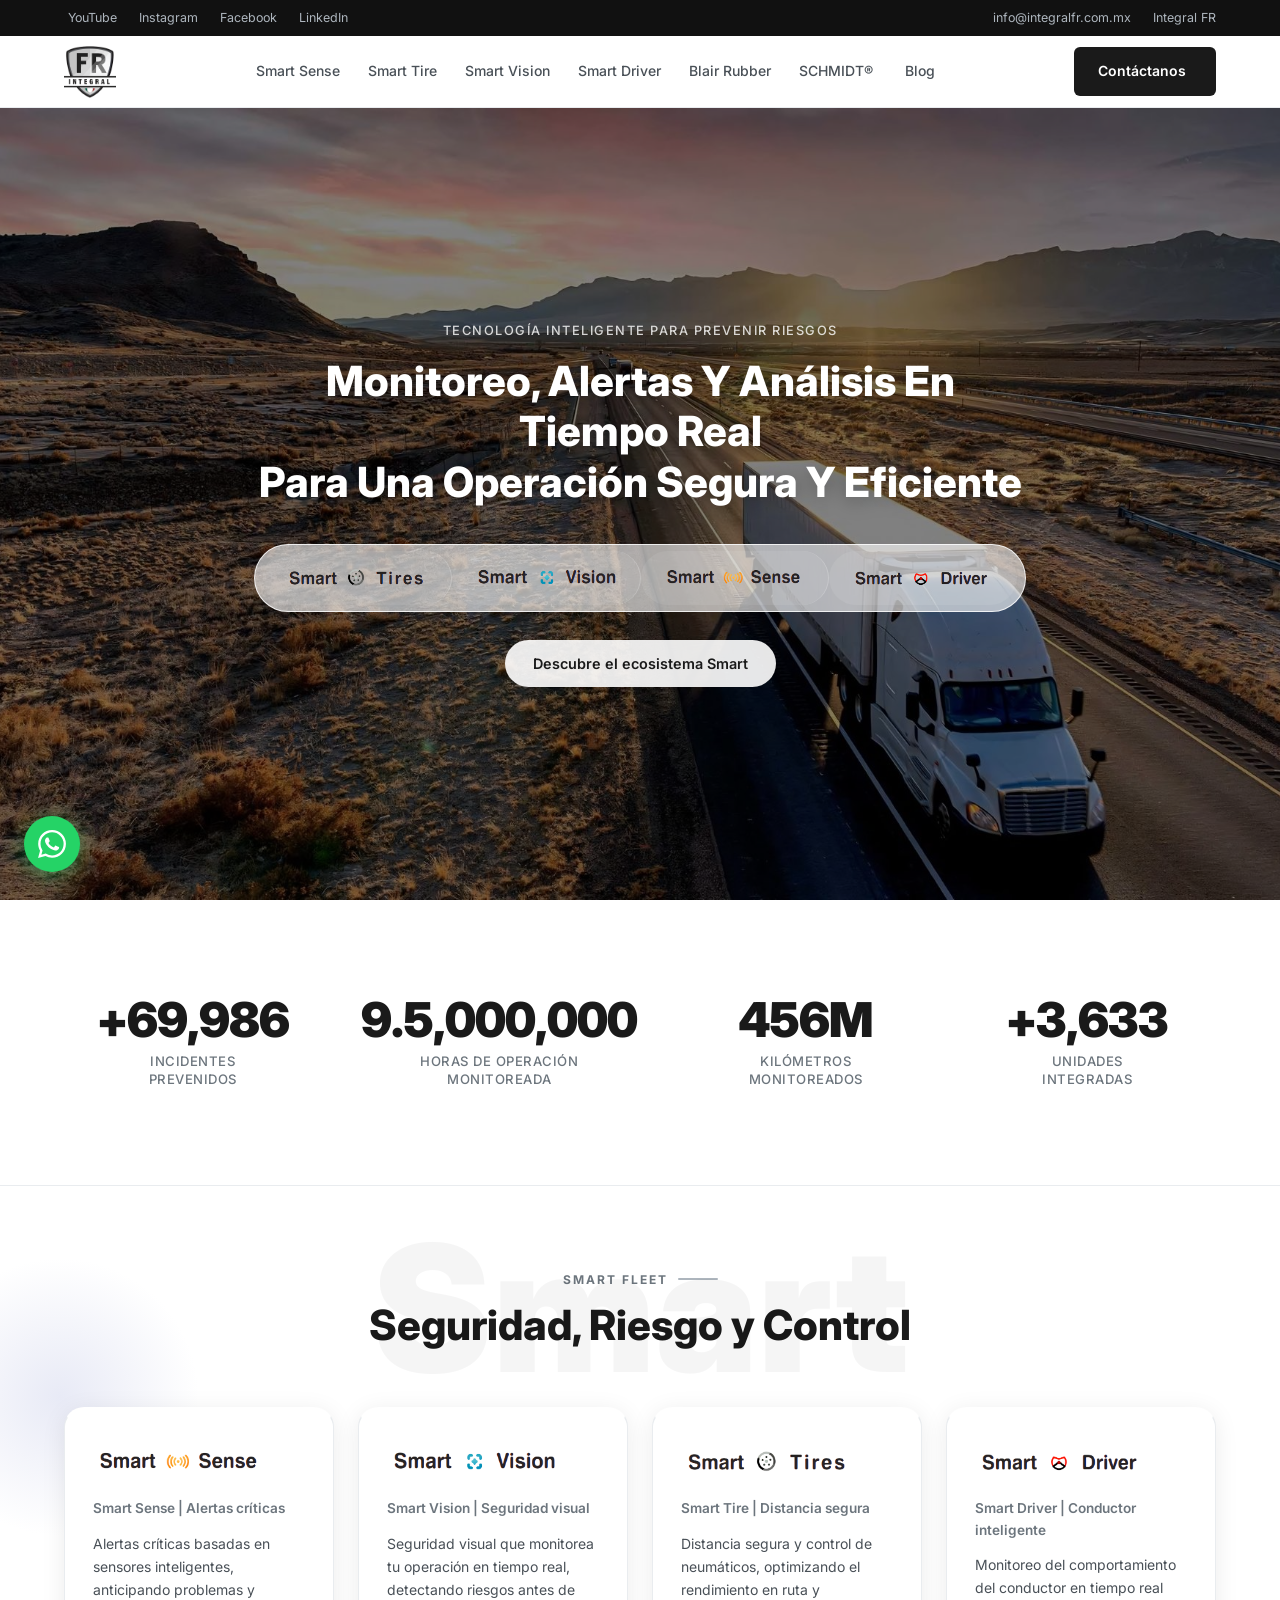
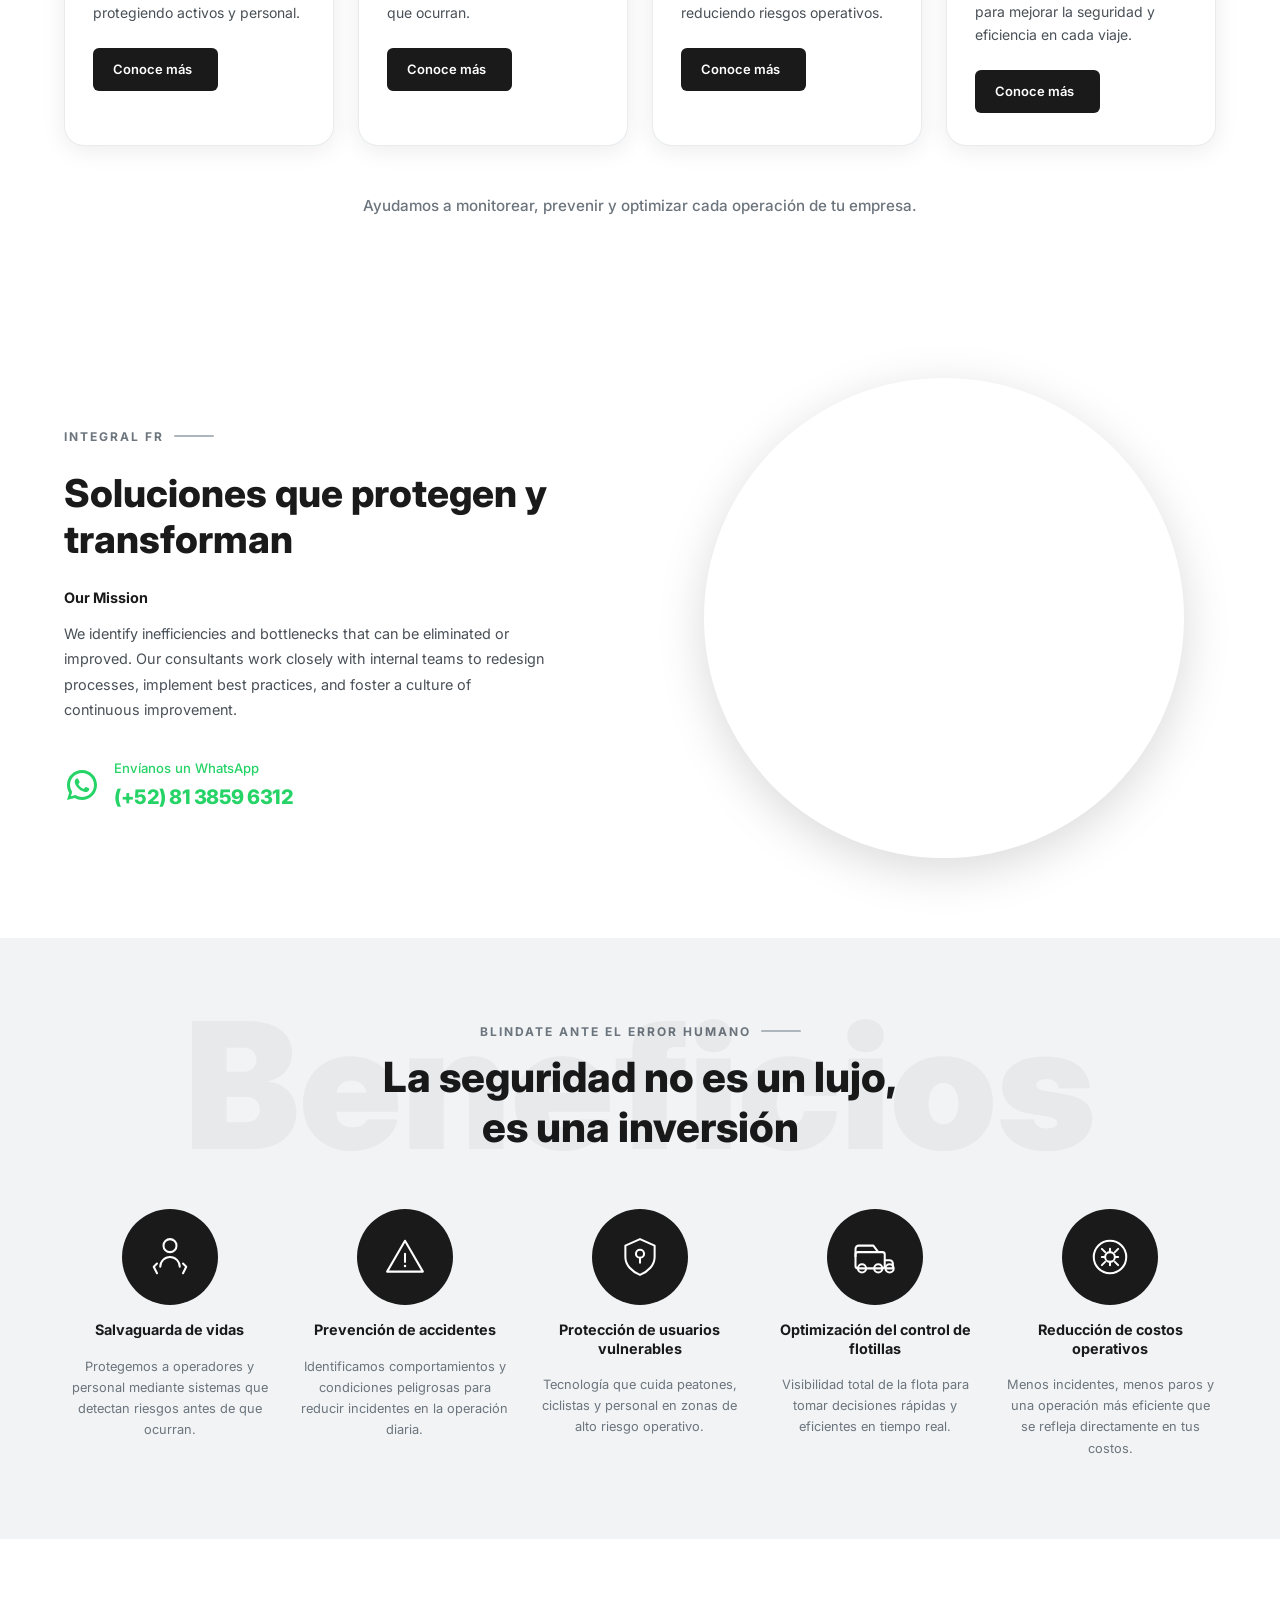
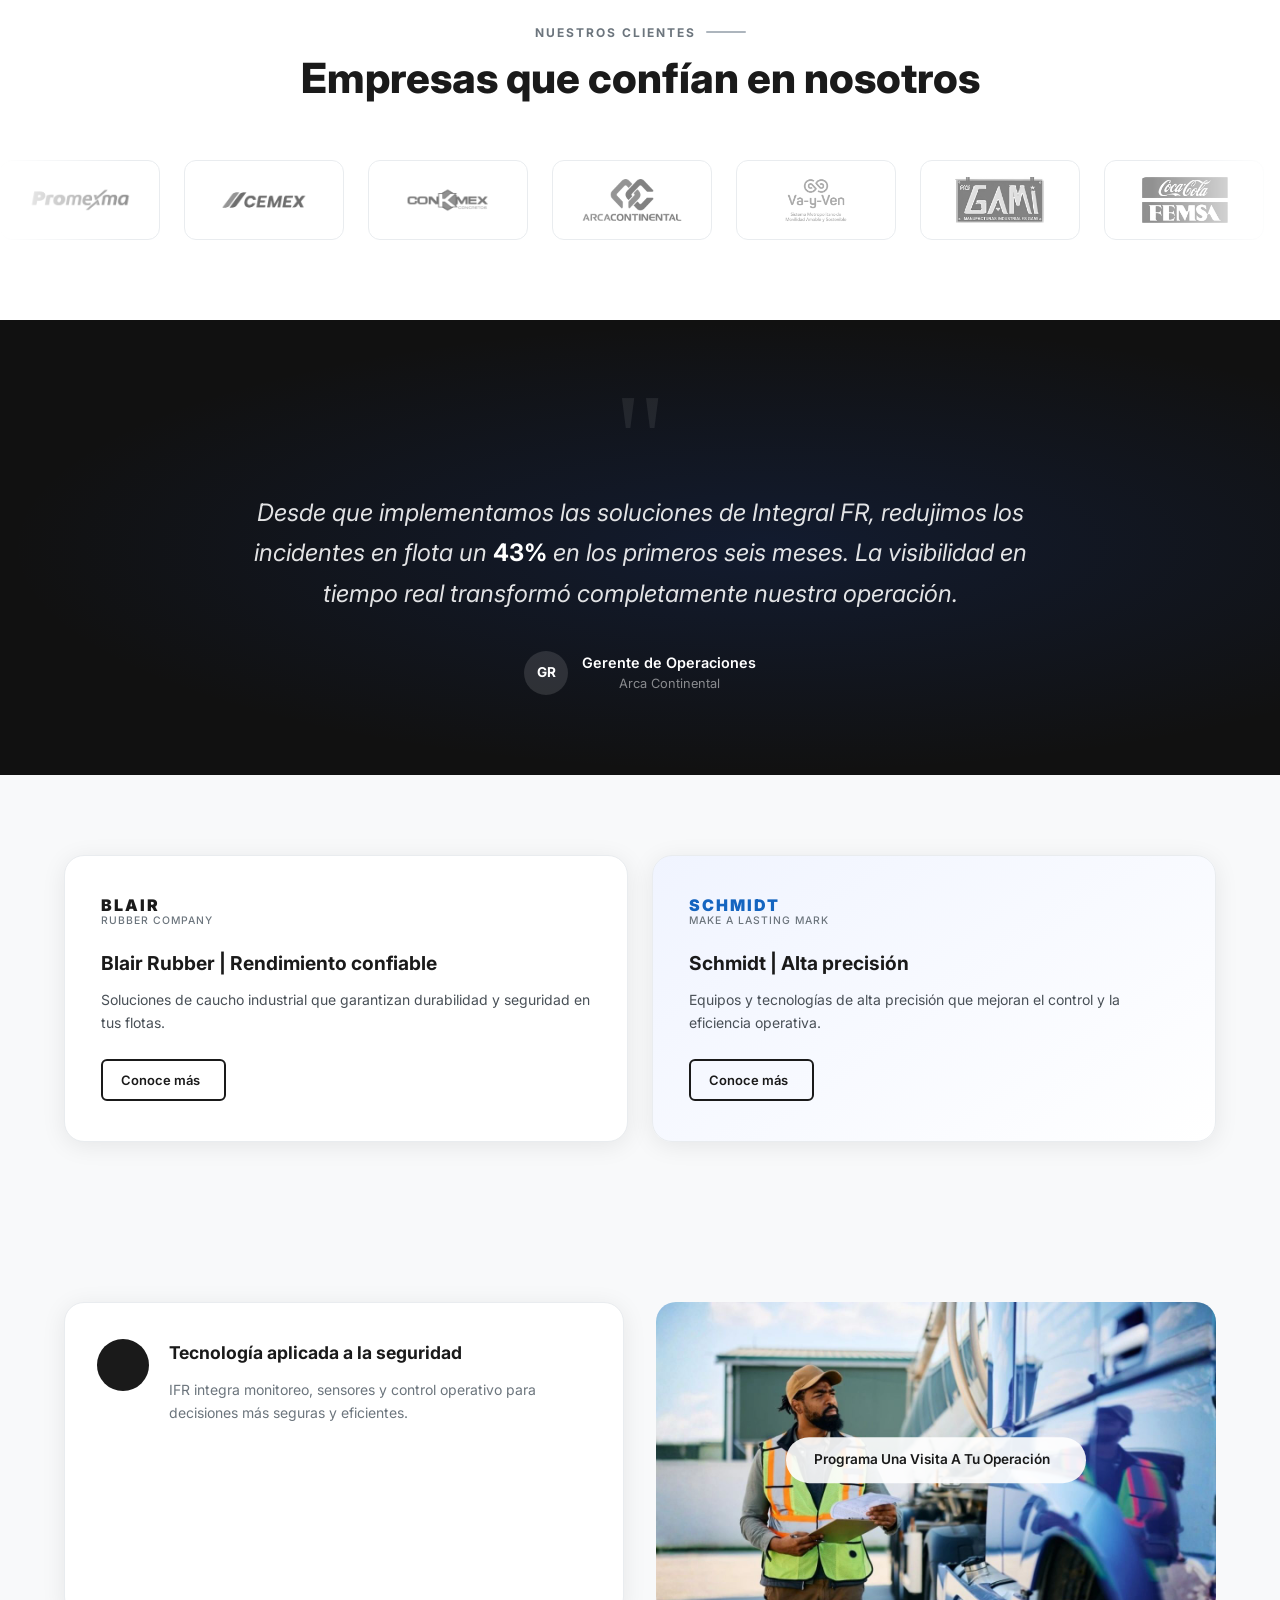
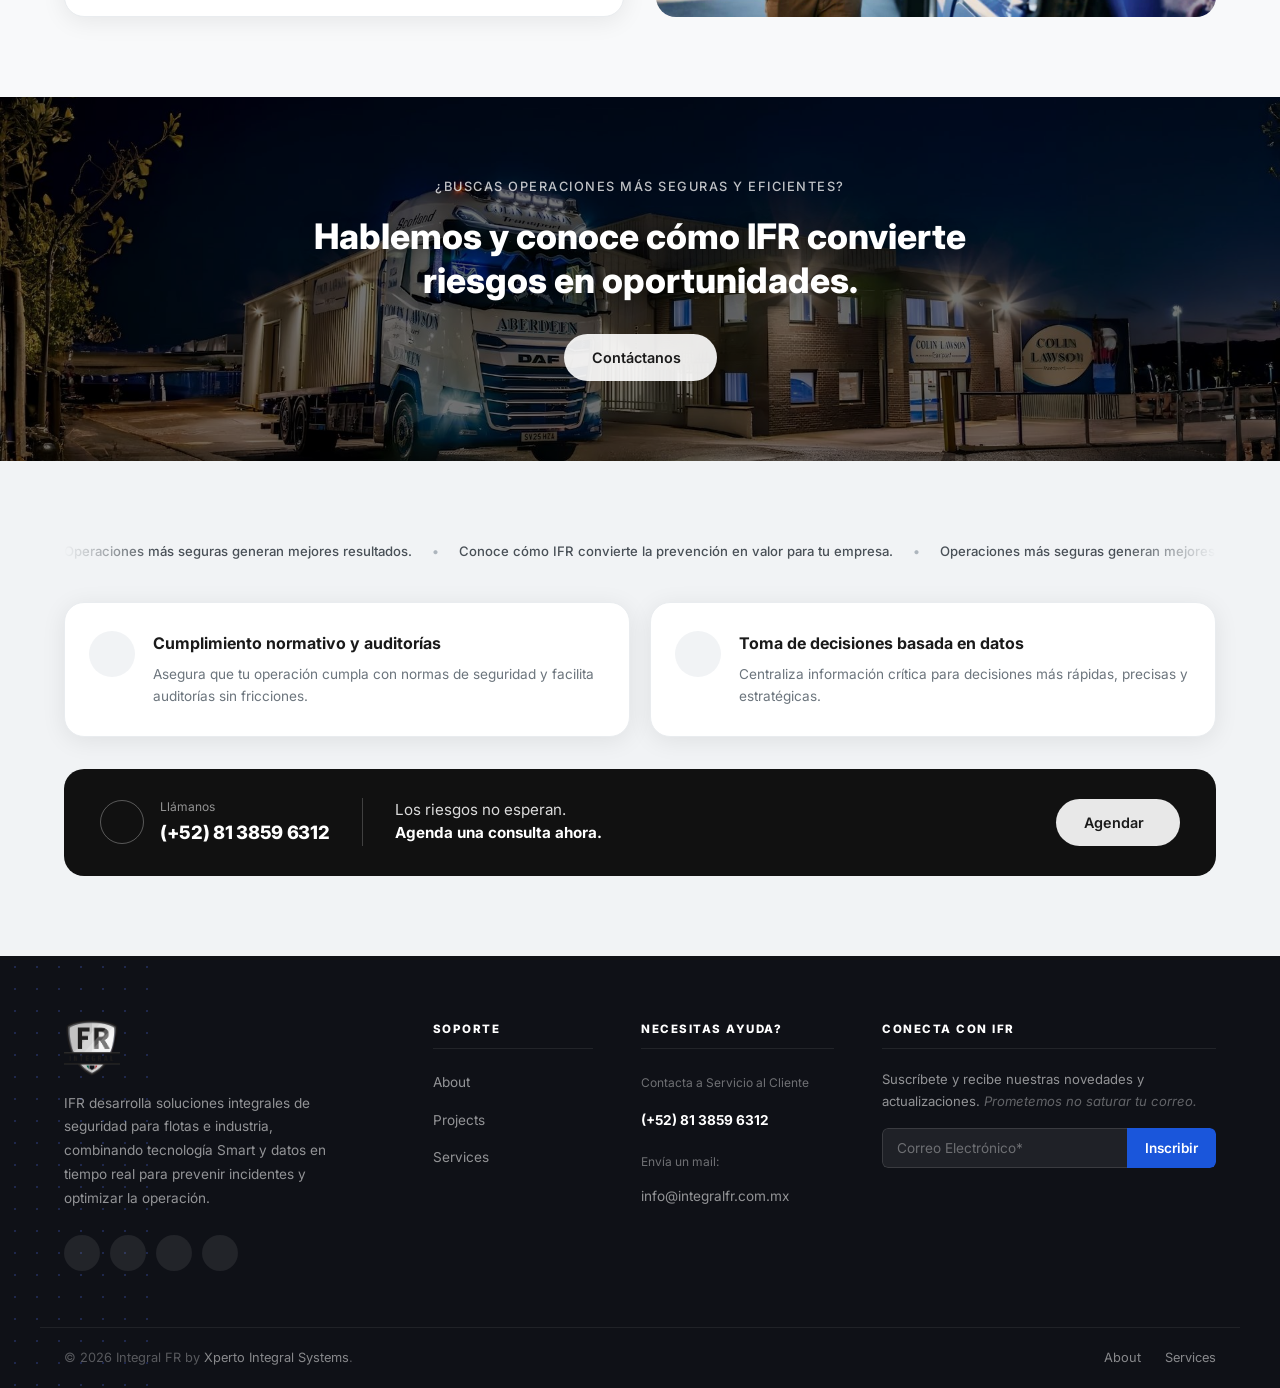
==== index.html @ 91e08eda "Add contacto.html as standalone page with map - New contacto.html: top-bar + navbar + page-hero bann" ====
<!DOCTYPE html>
<html lang="es">
<head>
  <meta charset="UTF-8" />
  <meta name="viewport" content="width=device-width, initial-scale=1.0" />
  <title>Integral FR – Tecnología inteligente para prevenir riesgos</title>
  <link rel="stylesheet" href="css/styles.css" />
  <!-- Remixicon para íconos -->
  <link href="https://cdn.jsdelivr.net/npm/remixicon@4.2.0/fonts/remixicon.css" rel="stylesheet" />
  <!-- Google Fonts -->
  <link href="https://fonts.googleapis.com/css2?family=Inter:wght@300;400;500;600;700;800&display=swap" rel="stylesheet" />
</head>
<body>
  <div class="scroll-progress" id="scrollProgress"></div>

  <!-- ═══════════════════════════════════════════
       TOP BAR – redes sociales + contacto
  ════════════════════════════════════════════ -->
  <div class="top-bar">
    <div class="container top-bar__inner">
      <!-- Redes sociales -->
      <ul class="top-bar__social">
        <li><a href="https://www.youtube.com/@IntegralFR" aria-label="YouTube"><i class="ri-youtube-line"></i> YouTube</a></li>
        <li><a href="https://www.instagram.com/integral_fr/" aria-label="Instagram"><i class="ri-instagram-line"></i> Instagram</a></li>
        <li><a href="https://www.facebook.com/integralfr" aria-label="Facebook"><i class="ri-facebook-line"></i> Facebook</a></li>
        <li><a href="https://www.linkedin.com/company/integralfr" aria-label="LinkedIn"><i class="ri-linkedin-line"></i> LinkedIn</a></li>
      </ul>
      <!-- Contacto rápido -->
      <ul class="top-bar__contact">
        <li><a href="mailto:info@integralfr.com.mx"><i class="ri-mail-line"></i> info@integralfr.com.mx</a></li>
        <li><a href="https://maps.app.goo.gl/M8BJkNw66PcH4YcN9"><i class="ri-map-pin-line"></i> Integral FR</a></li>
      </ul>
    </div>
  </div>

  <!-- ═══════════════════════════════════════════
       NAVBAR PRINCIPAL
  ════════════════════════════════════════════ -->
  <header class="navbar" id="navbar">
    <div class="container navbar__inner">

      <!-- Logo -->
      <a href="index.html" class="navbar__logo">
        <!-- Reemplaza con tu imagen: <img src="img/logo.png" alt="Integral FR" /> -->
        <img src="./IFR/logo.png" alt="Integral FR" />
      </a>

      <!-- Menú principal (desktop) -->
      <nav class="navbar__menu" id="navMenu" role="navigation" aria-label="Menú principal">
        <ul class="navbar__links">
          <li><a href="#smart-sense">Smart Sense</a></li>
          <li><a href="#smart-tire">Smart Tire</a></li>
          <li><a href="#smart-vision">Smart Vision</a></li>
          <li><a href="#smart-driver">Smart Driver</a></li>
          <li><a href="#blair-rubber">Blair Rubber</a></li>
          <!-- Dropdown Schmidt -->
          <li class="has-dropdown">
            <a href="#schmidt" class="dropdown-toggle">
              SCHMIDT® <i class="ri-arrow-down-s-line"></i>
            </a>
            <ul class="dropdown-menu">
              <li><a href="#">Schmidt Productos</a></li>
              <li><a href="#">Schmidt Servicios</a></li>
            </ul>
          </li>
          <li><a href="#blog">Blog</a></li>
        </ul>
      </nav>

      <!-- CTA + hamburguesa -->
      <div class="navbar__actions">
        <a href="contacto.html" class="btn btn--dark">Contáctanos <i class="ri-arrow-right-up-line"></i></a>
        <button class="hamburger" id="hamburger" aria-label="Abrir menú" aria-expanded="false">
          <span></span><span></span><span></span>
        </button>
      </div>

    </div>
  </header>

  <!-- ═══════════════════════════════════════════
       HERO – Estático
  ════════════════════════════════════════════ -->
  <section class="hero" id="hero" style="background-image: url('./IFR/hero.jpg');">
    <div class="hero__overlay"></div>

    <div class="hero__content">
      <p class="hero__eyebrow">Tecnología inteligente para prevenir riesgos</p>
      <h1 class="hero__title">
        Monitoreo, Alertas Y Análisis En Tiempo Real<br>
        Para Una Operación Segura Y Eficiente
      </h1>

      <!-- Logos PNG que tú agregas en img/ -->
      <div class="hero__products">
        <a href="#smart-tire" class="hero__product-link">
        <img src="./IFR/smart-tires.png" alt="Smart Tires" />
        </a>
        <a href="#smart-vision" class="hero__product-link">
          <img src="./IFR/smart-vision.png" alt="Smart Vision" />
        </a>
        <a href="#smart-sense" class="hero__product-link">
          <img src="./IFR/smart-sense.png" alt="Smart Sense" />
        </a>
        <a href="#smart-driver" class="hero__product-link">
          <img src="./IFR/smart-driver.png" alt="Smart Driver" />
        </a>
      </div>

      <a href="#smart-fleet" class="btn btn--hero-cta">
        Descubre el ecosistema Smart
      </a>
    </div>
  </section>

  <!-- ═══════════════════════════════════════════
       ESTADÍSTICAS – Contadores animados
  ════════════════════════════════════════════ -->
  <section class="stats" id="stats">
    <div class="container stats__grid">

      <div class="stat-item">
        <span class="stat-item__number" data-target="70560" data-prefix="+" data-suffix="">0</span>
        <span class="stat-item__label">Incidentes Prevenidos</span>
      </div>

      <div class="stat-item">
        <span class="stat-item__number" data-target="9700000" data-prefix="" data-suffix="">0</span>
        <span class="stat-item__label">horas de operación monitoreada</span>
      </div>

      <div class="stat-item">
        <span class="stat-item__number" data-target="480" data-prefix="" data-suffix="M">0</span>
        <span class="stat-item__label">Kilómetros Monitoreados</span>
      </div>

      <div class="stat-item">
        <span class="stat-item__number" data-target="4000" data-prefix="+" data-suffix="">0</span>
        <span class="stat-item__label">Unidades Integradas</span>
      </div>

    </div>
  </section>

  <!-- ═══════════════════════════════════════════
       SECCIÓN SMART FLEET – Seguridad, Riesgo y Control
  ════════════════════════════════════════════ -->
  <section class="smart-fleet section" id="smart-fleet">
    <div class="container">

      <!-- Encabezado -->
      <div class="section__header text-center">
        <span class="section__label">SMART FLEET <span class="label-line"></span></span>
        <h2 class="section__title">Seguridad, Riesgo y Control</h2>
        <div class="section__watermark" aria-hidden="true">Smart</div>
      </div>

      <!-- Cards de productos Smart -->
      <div class="products-grid" id="smart-sense">

        <!-- Smart Sense -->
        <div class="product-card reveal">
          <div class="product-card__brand-img">
            <img src="./IFR/smart-sense.png" alt="Smart Sense" />
          </div>
          <p class="product-card__subtitle">Smart Sense | Alertas críticas</p>
          <p class="product-card__desc">Alertas críticas basadas en sensores inteligentes, anticipando problemas y protegiendo activos y personal.</p>
          <a href="#" class="btn btn--dark btn--sm">Conoce más <i class="ri-arrow-right-up-line"></i></a>
        </div>

        <!-- Smart Vision -->
        <div class="product-card reveal" id="smart-vision">
          <div class="product-card__brand-img">
            <img src="./IFR/smart-vision.png" alt="Smart Vision" />
          </div>
          <p class="product-card__subtitle">Smart Vision | Seguridad visual</p>
          <p class="product-card__desc">Seguridad visual que monitorea tu operación en tiempo real, detectando riesgos antes de que ocurran.</p>
          <a href="#" class="btn btn--dark btn--sm">Conoce más <i class="ri-arrow-right-up-line"></i></a>
        </div>

        <!-- Smart Tires -->
        <div class="product-card reveal" id="smart-tire">
          <div class="product-card__brand-img">
            <img src="./IFR/smart-tires.png" alt="Smart Tires" />
          </div>
          <p class="product-card__subtitle">Smart Tire | Distancia segura</p>
          <p class="product-card__desc">Distancia segura y control de neumáticos, optimizando el rendimiento en ruta y reduciendo riesgos operativos.</p>
          <a href="#" class="btn btn--dark btn--sm">Conoce más <i class="ri-arrow-right-up-line"></i></a>
        </div>

        <!-- Smart Driver -->
        <div class="product-card reveal" id="smart-driver">
          <div class="product-card__brand-img">
            <img src="./IFR/smart-driver.png" alt="Smart Driver" />
          </div>
          <p class="product-card__subtitle">Smart Driver | Conductor inteligente</p>
          <p class="product-card__desc">Monitoreo del comportamiento del conductor en tiempo real para mejorar la seguridad y eficiencia en cada viaje.</p>
          <a href="#" class="btn btn--dark btn--sm">Conoce más <i class="ri-arrow-right-up-line"></i></a>
        </div>

      </div>

      <p class="smart-fleet__tagline">Ayudamos a monitorear, prevenir y optimizar cada operación de tu empresa.</p>
    </div>

    <!-- Círculo decorativo -->
    <div class="deco-circle deco-circle--left" aria-hidden="true"></div>
  </section>

  <!-- ═══════════════════════════════════════════
       MISIÓN – Texto + Video circular
  ════════════════════════════════════════════ -->
  <section class="mision section" id="mision">
    <div class="container mision__inner">

      <!-- Columna izquierda: texto -->
      <div class="mision__text">
        <span class="section__label">INTEGRAL FR <span class="label-line"></span></span>
        <h2 class="mision__title">Soluciones que protegen y transforman</h2>
        <p class="mision__subtitle">Our Mission</p>
        <p class="mision__desc">We identify inefficiencies and bottlenecks that can be eliminated or improved. Our consultants work closely with internal teams to redesign processes, implement best practices, and foster a culture of continuous improvement.</p>

        <a href="https://wa.me/528138596312" target="_blank" rel="noopener" class="mision__whatsapp">
          <span class="mision__whatsapp-icon">
            <!-- Ícono WhatsApp SVG inline -->
            <svg xmlns="http://www.w3.org/2000/svg" viewBox="0 0 24 24" width="36" height="36" fill="#25D366">
              <path d="M12.001 2C6.477 2 2 6.477 2 12c0 1.89.525 3.66 1.438 5.168L2.026 22l4.978-1.386A9.948 9.948 0 0 0 12 22c5.523 0 10-4.477 10-10S17.524 2 12.001 2zm0 18a7.96 7.96 0 0 1-4.07-1.115l-.292-.173-3.044.847.862-2.981-.19-.306A7.961 7.961 0 0 1 4 12c0-4.411 3.589-8 8.001-8C16.41 4 20 7.589 20 12s-3.59 8-7.999 8zm4.368-5.867c-.24-.12-1.42-.7-1.64-.78-.218-.08-.377-.12-.536.12-.158.24-.615.78-.753.94-.139.158-.278.178-.517.06-.24-.12-1.012-.373-1.928-1.19-.712-.634-1.194-1.418-1.334-1.658-.14-.24-.015-.37.105-.49.108-.107.24-.278.36-.417.12-.14.16-.24.24-.4.08-.158.04-.298-.02-.417-.06-.12-.536-1.292-.734-1.77-.194-.464-.39-.402-.536-.41l-.457-.007c-.159 0-.417.06-.635.298-.218.24-.833.813-.833 1.983 0 1.17.852 2.3.971 2.458.12.159 1.677 2.56 4.065 3.59.568.245 1.012.39 1.357.5.57.18 1.09.155 1.5.094.457-.068 1.42-.58 1.62-1.14.2-.56.2-1.04.14-1.14-.059-.1-.218-.158-.457-.278z"/>
            </svg>
          </span>
          <span class="mision__whatsapp-info">
            <span class="mision__whatsapp-label">Envíanos un WhatsApp</span>
            <span class="mision__whatsapp-number">(+52) 81 3859 6312</span>
          </span>
        </a>
      </div>

      <!-- Columna derecha: video circular -->
      <div class="mision__media">
        <div class="mision__video-circle">
          <video autoplay muted loop playsinline>
            <source src="./IFR/Inicio IFR - Integral FR.mp4" type="video/mp4" />
            <!-- Fallback: imagen si el video no carga -->
            <img src="./IFR/mision-fallback.jpg" alt="Integral FR – Misión" />
          </video>
        </div>
      </div>

    </div>
  </section>

  <!-- ═══════════════════════════════════════════
       BENEFICIOS
  ════════════════════════════════════════════ -->
  <section class="beneficios section" id="beneficios">
    <div class="container">

      <div class="section__header text-center">
        <span class="section__label">BLINDATE ANTE EL ERROR HUMANO <span class="label-line"></span></span>
        <h2 class="section__title">La seguridad no es un lujo,<br>es una inversión</h2>
        <div class="section__watermark" aria-hidden="true">Beneficios</div>
      </div>

      <div class="beneficios__grid">

        <div class="beneficio-item reveal">
          <div class="beneficio-item__icon">
            <svg viewBox="0 0 64 64" fill="none" xmlns="http://www.w3.org/2000/svg">
              <circle cx="32" cy="18" r="8" stroke="white" stroke-width="2.5"/>
              <path d="M20 44c0-6.627 5.373-12 12-12s12 5.373 12 12" stroke="white" stroke-width="2.5" stroke-linecap="round"/>
              <path d="M16 52l-4-8 4-4" stroke="white" stroke-width="2.5" stroke-linecap="round" stroke-linejoin="round"/>
              <path d="M48 52l4-8-4-4" stroke="white" stroke-width="2.5" stroke-linecap="round" stroke-linejoin="round"/>
            </svg>
          </div>
          <h4 class="beneficio-item__title">Salvaguarda de vidas</h4>
          <p class="beneficio-item__desc">Protegemos a operadores y personal mediante sistemas que detectan riesgos antes de que ocurran.</p>
        </div>

        <div class="beneficio-item reveal">
          <div class="beneficio-item__icon">
            <svg viewBox="0 0 64 64" fill="none" xmlns="http://www.w3.org/2000/svg">
              <path d="M32 12L54 50H10L32 12Z" stroke="white" stroke-width="2.5" stroke-linejoin="round"/>
              <path d="M32 28v10" stroke="white" stroke-width="2.5" stroke-linecap="round"/>
              <circle cx="32" cy="43" r="1.5" fill="white"/>
            </svg>
          </div>
          <h4 class="beneficio-item__title">Prevención de accidentes</h4>
          <p class="beneficio-item__desc">Identificamos comportamientos y condiciones peligrosas para reducir incidentes en la operación diaria.</p>
        </div>

        <div class="beneficio-item reveal">
          <div class="beneficio-item__icon">
            <svg viewBox="0 0 64 64" fill="none" xmlns="http://www.w3.org/2000/svg">
              <path d="M32 10l18 8v14c0 10-8 18-18 22C22 50 14 42 14 32V18l18-8z" stroke="white" stroke-width="2.5" stroke-linejoin="round"/>
              <circle cx="32" cy="28" r="5" stroke="white" stroke-width="2.5"/>
              <path d="M32 33v6" stroke="white" stroke-width="2.5" stroke-linecap="round"/>
            </svg>
          </div>
          <h4 class="beneficio-item__title">Protección de usuarios vulnerables</h4>
          <p class="beneficio-item__desc">Tecnología que cuida peatones, ciclistas y personal en zonas de alto riesgo operativo.</p>
        </div>

        <div class="beneficio-item reveal">
          <div class="beneficio-item__icon">
            <svg viewBox="0 0 64 64" fill="none" xmlns="http://www.w3.org/2000/svg">
              <rect x="8" y="26" width="36" height="20" rx="3" stroke="white" stroke-width="2.5"/>
              <circle cx="16" cy="46" r="5" stroke="white" stroke-width="2.5"/>
              <circle cx="36" cy="46" r="5" stroke="white" stroke-width="2.5"/>
              <path d="M44 36h6a4 4 0 014 4v6h-10" stroke="white" stroke-width="2.5" stroke-linejoin="round"/>
              <circle cx="50" cy="46" r="5" stroke="white" stroke-width="2.5"/>
              <path d="M8 32V22a4 4 0 014-4h18l6 8" stroke="white" stroke-width="2.5" stroke-linejoin="round"/>
            </svg>
          </div>
          <h4 class="beneficio-item__title">Optimización del control de flotillas</h4>
          <p class="beneficio-item__desc">Visibilidad total de la flota para tomar decisiones rápidas y eficientes en tiempo real.</p>
        </div>

        <div class="beneficio-item reveal">
          <div class="beneficio-item__icon">
            <svg viewBox="0 0 64 64" fill="none" xmlns="http://www.w3.org/2000/svg">
              <circle cx="32" cy="32" r="20" stroke="white" stroke-width="2.5"/>
              <path d="M32 22v4M32 38v4M22 32h4M38 32h4" stroke="white" stroke-width="2.5" stroke-linecap="round"/>
              <circle cx="32" cy="32" r="6" stroke="white" stroke-width="2.5"/>
              <path d="M26 26l-4-4M38 26l4-4M26 38l-4 4M38 38l4 4" stroke="white" stroke-width="2.5" stroke-linecap="round"/>
            </svg>
          </div>
          <h4 class="beneficio-item__title">Reducción de costos operativos</h4>
          <p class="beneficio-item__desc">Menos incidentes, menos paros y una operación más eficiente que se refleja directamente en tus costos.</p>
        </div>

      </div>
    </div>
  </section>

  <!-- ═══════════════════════════════════════════
       SECCIÓN CLIENTES – Carrusel de logos
  ════════════════════════════════════════════ -->
  <section class="clientes section" id="clientes">
    <div class="container">
      <div class="section__header text-center">
        <span class="section__label">NUESTROS CLIENTES <span class="label-line"></span></span>
        <h2 class="section__title">Empresas que confían en nosotros</h2>
      </div>
    </div>

    <div class="clientes-track-wrap">
      <!-- .clientes-ticker contiene exactamente 2 sets idénticos.
           translateX(-50%) = exactamente un set, loop matemáticamente perfecto. -->
      <div class="clientes-ticker">
        <div class="clientes-set">
          <div class="clientes-slide"><img src="IFR/clientes/6.png"  alt="Homexma" /></div>
          <div class="clientes-slide"><img src="IFR/clientes/7.png"  alt="CEMEX" /></div>
          <div class="clientes-slide"><img src="IFR/clientes/8.png"  alt="CONKMEX" /></div>
          <div class="clientes-slide"><img src="IFR/clientes/9.png"  alt="Arca Continental" /></div>
          <div class="clientes-slide"><img src="IFR/clientes/10.png" alt="Va-y-Ven" /></div>
          <div class="clientes-slide"><img src="IFR/clientes/11.png" alt="GAMI" /></div>
          <div class="clientes-slide"><img src="IFR/clientes/12.png" alt="Coca-Cola FEMSA" /></div>
        </div>
        <div class="clientes-set" aria-hidden="true">
          <div class="clientes-slide"><img src="IFR/clientes/6.png"  alt="" /></div>
          <div class="clientes-slide"><img src="IFR/clientes/7.png"  alt="" /></div>
          <div class="clientes-slide"><img src="IFR/clientes/8.png"  alt="" /></div>
          <div class="clientes-slide"><img src="IFR/clientes/9.png"  alt="" /></div>
          <div class="clientes-slide"><img src="IFR/clientes/10.png" alt="" /></div>
          <div class="clientes-slide"><img src="IFR/clientes/11.png" alt="" /></div>
          <div class="clientes-slide"><img src="IFR/clientes/12.png" alt="" /></div>
        </div>
      </div>
    </div>
  </section>

  <!-- TESTIMONIAL -->
  <section class="testimonial section" id="testimonial">
    <div class="container testimonial__inner">
      <div class="testimonial__quote-mark">"</div>
      <blockquote class="testimonial__text">
        Desde que implementamos las soluciones de Integral FR, redujimos los incidentes en flota un <strong>43%</strong> en los primeros seis meses. La visibilidad en tiempo real transformó completamente nuestra operación.
      </blockquote>
      <div class="testimonial__author">
        <div class="testimonial__author-avatar">GR</div>
        <div>
          <span class="testimonial__author-name">Gerente de Operaciones</span>
          <span class="testimonial__author-company">Arca Continental</span>
        </div>
      </div>
    </div>
  </section>

  <!-- ═══════════════════════════════════════════
       SECCIÓN PARTNERS – Blair Rubber + Schmidt
  ════════════════════════════════════════════ -->
  <section class="partners section" id="partners">
    <div class="container">
      <div class="partners-grid">

        <!-- Blair Rubber -->
        <div class="partner-card reveal" id="blair-rubber">
          <!-- Reemplaza con logo real: <img src="img/blair-rubber-logo.png" alt="Blair Rubber Company" class="partner-card__logo" /> -->
          <div class="partner-card__logo-placeholder">BLAIR<br><span>RUBBER COMPANY</span></div>
          <h3 class="partner-card__title">Blair Rubber | Rendimiento confiable</h3>
          <p class="partner-card__desc">Soluciones de caucho industrial que garantizan durabilidad y seguridad en tus flotas.</p>
          <a href="#" class="btn btn--outline btn--sm">Conoce más <i class="ri-arrow-right-up-line"></i></a>
        </div>

        <!-- Schmidt -->
        <div class="partner-card partner-card--accent reveal" id="schmidt">
          <!-- Reemplaza con logo real: <img src="img/schmidt-logo.png" alt="Schmidt" class="partner-card__logo" /> -->
          <div class="partner-card__logo-placeholder partner-card__logo-placeholder--blue">SCHMIDT<br><span>MAKE A LASTING MARK</span></div>
          <h3 class="partner-card__title">Schmidt | Alta precisión</h3>
          <p class="partner-card__desc">Equipos y tecnologías de alta precisión que mejoran el control y la eficiencia operativa.</p>
          <a href="#" class="btn btn--outline btn--sm">Conoce más <i class="ri-arrow-right-up-line"></i></a>
        </div>

      </div>
    </div>
  </section>

  <!-- ═══════════════════════════════════════════
       BLOQUE TECNOLOGÍA + VISITA
  ════════════════════════════════════════════ -->
  <section class="tech-visita section" id="tech-visita">
    <div class="container tech-visita__inner">

      <!-- Tarjeta izquierda -->
      <div class="tech-card reveal">
        <div class="tech-card__icon">
          <i class="ri-shield-line"></i>
        </div>
        <div>
          <h3 class="tech-card__title">Tecnología aplicada a la seguridad</h3>
          <p class="tech-card__desc">IFR integra monitoreo, sensores y control operativo para decisiones más seguras y eficientes.</p>
        </div>
      </div>

      <!-- Imagen derecha con botón CTA -->
      <div class="visita-card reveal">
        <img src="./IFR/cta-bg.jpg" alt="Programa una visita a tu operación" class="visita-card__img" />
        <a href="contacto.html" class="btn btn--hero-cta visita-card__btn">
          Programa Una Visita A Tu Operación <i class="ri-arrow-right-up-line"></i>
        </a>
      </div>

    </div>
  </section>

  <!-- ═══════════════════════════════════════════
       BANNER CTA
  ════════════════════════════════════════════ -->
  <section class="cta-banner" id="cta-banner" style="background-image: url('./IFR/nose1.jpg');">
    <div class="cta-banner__overlay"></div>
    <div class="cta-banner__content">
      <p class="cta-banner__eyebrow">¿Buscas operaciones más seguras y eficientes?</p>
      <h2 class="cta-banner__title">Hablemos y conoce cómo IFR convierte<br>riesgos en oportunidades.</h2>
      <a href="contacto.html" class="btn btn--hero-cta">Contáctanos <i class="ri-arrow-right-up-line"></i></a>
    </div>
  </section>

  <!-- ═══════════════════════════════════════════
       SECCIÓN EXTRA – Ticker + 2 cards + banner llamada
  ════════════════════════════════════════════ -->
  <section class="extra-cta section" id="extra-cta">
    <div class="container">

      <!-- Ticker -->
      <div class="ticker-wrap">
        <div class="ticker-track">
          <span>Operaciones más seguras generan mejores resultados.</span>
          <span class="ticker-dot">•</span>
          <span>Conoce cómo IFR convierte la prevención en valor para tu empresa.</span>
          <span class="ticker-dot">•</span>
          <span>Operaciones más seguras generan mejores resultados.</span>
          <span class="ticker-dot">•</span>
          <span>Conoce cómo IFR convierte la prevención en valor para tu empresa.</span>
          <span class="ticker-dot">•</span>
        </div>
      </div>

      <!-- 2 Cards -->
      <div class="extra-cards">

        <div class="extra-card reveal">
          <div class="extra-card__icon">
            <i class="ri-checkbox-multiple-line"></i>
          </div>
          <div>
            <h3 class="extra-card__title">Cumplimiento normativo y auditorías</h3>
            <p class="extra-card__desc">Asegura que tu operación cumpla con normas de seguridad y facilita auditorías sin fricciones.</p>
          </div>
        </div>

        <div class="extra-card reveal">
          <div class="extra-card__icon">
            <i class="ri-database-2-line"></i>
          </div>
          <div>
            <h3 class="extra-card__title">Toma de decisiones basada en datos</h3>
            <p class="extra-card__desc">Centraliza información crítica para decisiones más rápidas, precisas y estratégicas.</p>
          </div>
        </div>

      </div>

      <!-- Banner oscuro de llamada -->
      <div class="llamada-banner reveal">
        <div class="llamada-banner__phone">
          <div class="llamada-banner__phone-icon"><i class="ri-phone-line"></i></div>
          <div>
            <span class="llamada-banner__label">Llámanos</span>
            <a href="tel:+528138596312" class="llamada-banner__number">(+52) 81 3859 6312</a>
          </div>
        </div>
        <div class="llamada-banner__divider"></div>
        <p class="llamada-banner__text">Los riesgos no esperan.<br><strong>Agenda una consulta ahora.</strong></p>
        <a href="contacto.html" class="btn btn--hero-cta llamada-banner__btn">Agendar <i class="ri-arrow-right-up-line"></i></a>
      </div>

    </div>
  </section>

  <!-- ═══════════════════════════════════════════
       FOOTER
  ════════════════════════════════════════════ -->
  <footer class="footer" id="footer">

    <div class="container footer__inner">

      <!-- Columna 1: Sobre la empresa -->
      <div class="footer__brand">
        <img src="./IFR/logo.png" alt="Integral FR" class="footer__logo" />
        <p>IFR desarrolla soluciones integrales de seguridad para flotas e industria, combinando tecnología Smart y datos en tiempo real para prevenir incidentes y optimizar la operación.</p>
        <ul class="footer__social">
          <li><a href="https://www.linkedin.com/company/integralfr" aria-label="LinkedIn"><i class="ri-linkedin-fill"></i></a></li>
          <li><a href="https://www.facebook.com/integralfr"          aria-label="Facebook"><i class="ri-facebook-fill"></i></a></li>
          <li><a href="https://www.instagram.com/integral_fr/"       aria-label="Instagram"><i class="ri-instagram-line"></i></a></li>
          <li><a href="https://www.youtube.com/@IntegralFR"          aria-label="YouTube"><i class="ri-youtube-fill"></i></a></li>
        </ul>
      </div>

      <!-- Columna 2: Soporte -->
      <div class="footer__col">
        <h4>SOPORTE</h4>
        <ul>
          <li><a href="#">About</a></li>
          <li><a href="#">Projects</a></li>
          <li><a href="#">Services</a></li>
        </ul>
      </div>

      <!-- Columna 3: Necesitas ayuda -->
      <div class="footer__col">
        <h4>NECESITAS AYUDA?</h4>
        <ul>
          <li><span class="footer__col-sublabel">Contacta a Servicio al Cliente</span></li>
          <li><a href="tel:+528138596312" class="footer__phone">(+52) 81 3859 6312</a></li>
          <li><span class="footer__col-sublabel footer__col-sublabel--mt">Envía un mail:</span></li>
          <li><a href="mailto:info@integralfr.com.mx">info@integralfr.com.mx</a></li>
        </ul>
      </div>

      <!-- Columna 4: Newsletter -->
      <div class="footer__col footer__col--newsletter">
        <h4>CONECTA CON IFR</h4>
        <p class="footer__newsletter-desc">Suscríbete y recibe nuestras novedades y actualizaciones. <em>Prometemos no saturar tu correo.</em></p>
        <form class="footer__newsletter-form" onsubmit="return false;">
          <input type="email" placeholder="Correo Electrónico*" class="footer__newsletter-input" required />
          <button type="submit" class="footer__newsletter-btn">Inscribir</button>
        </form>
      </div>

    </div>

    <div class="footer__bottom">
      <div class="container footer__bottom-inner">
        <p>© 2026 Integral FR by <a href="#">Xperto Integral Systems</a>.</p>
        <ul class="footer__bottom-links">
          <li><a href="#">About</a></li>
          <li><a href="#">Services</a></li>
        </ul>
      </div>
    </div>
  </footer>

  <!-- Botón scroll top -->
  <button class="scroll-top" id="scrollTop" aria-label="Volver arriba">
    <i class="ri-arrow-up-line"></i>
  </button>

  <!-- Botón flotante WhatsApp -->
  <a href="https://wa.me/528138596312" class="whatsapp-float" target="_blank" rel="noopener" aria-label="Contactar por WhatsApp">
    <svg xmlns="http://www.w3.org/2000/svg" viewBox="0 0 24 24" fill="currentColor" width="28" height="28">
      <path d="M17.472 14.382c-.297-.149-1.758-.867-2.03-.967-.273-.099-.471-.148-.67.15-.197.297-.767.966-.94 1.164-.173.199-.347.223-.644.075-.297-.15-1.255-.463-2.39-1.475-.883-.788-1.48-1.761-1.653-2.059-.173-.297-.018-.458.13-.606.134-.133.298-.347.446-.52.149-.174.198-.298.298-.497.099-.198.05-.371-.025-.52-.075-.149-.669-1.612-.916-2.207-.242-.579-.487-.5-.669-.51-.173-.008-.371-.01-.57-.01-.198 0-.52.074-.792.372-.272.297-1.04 1.016-1.04 2.479 0 1.462 1.065 2.875 1.213 3.074.149.198 2.096 3.2 5.077 4.487.709.306 1.262.489 1.694.625.712.227 1.36.195 1.871.118.571-.085 1.758-.719 2.006-1.413.248-.694.248-1.289.173-1.413-.074-.124-.272-.198-.57-.347m-5.421 7.403h-.004a9.87 9.87 0 01-5.031-1.378l-.361-.214-3.741.982.998-3.648-.235-.374a9.86 9.86 0 01-1.51-5.26c.001-5.45 4.436-9.884 9.888-9.884 2.64 0 5.122 1.03 6.988 2.898a9.825 9.825 0 012.893 6.994c-.003 5.45-4.437 9.884-9.885 9.884m8.413-18.297A11.815 11.815 0 0012.05 0C5.495 0 .16 5.335.157 11.892c0 2.096.547 4.142 1.588 5.945L.057 24l6.305-1.654a11.882 11.882 0 005.683 1.448h.005c6.554 0 11.89-5.335 11.893-11.893a11.821 11.821 0 00-3.48-8.413z"/>
    </svg>
    <span class="whatsapp-float__tooltip">¿Hablamos?</span>
  </a>

  <script src="js/main.js"></script>
</body>
</html>
---- css/styles.css ----
/* ═══════════════════════════════════════════════
   INTEGRAL FR – Estilos principales
   ═══════════════════════════════════════════════ */

/* ─── Reset & Variables ─── */
*, *::before, *::after { box-sizing: border-box; margin: 0; padding: 0; }

:root {
  --color-dark:    #1a1a1a;
  --color-darker:  #111111;
  --color-white:   #ffffff;
  --color-gray-50: #f8f9fa;
  --color-gray-100:#f1f3f5;
  --color-gray-200:#e9ecef;
  --color-gray-400:#adb5bd;
  --color-gray-600:#6c757d;
  --color-gray-700:#495057;
  --color-accent:  #e8a020;   /* ámbar del ícono sense */
  --color-blue:    #1565c0;   /* azul Schmidt */
  --color-hero-overlay: rgba(0,0,0,.48);

  --font-main: 'Inter', system-ui, sans-serif;
  --radius-sm: 6px;
  --radius-md: 12px;
  --radius-lg: 20px;
  --shadow-card: 0 4px 24px rgba(0,0,0,.08);
  --shadow-card-hover: 0 8px 40px rgba(0,0,0,.14);
  --transition: 0.28s ease;

  --navbar-height: 72px;
  --topbar-height: 36px;
}

html {
  scroll-behavior: smooth;
  overflow-x: hidden;
}

body {
  font-family: var(--font-main);
  color: var(--color-dark);
  background: var(--color-white);
  line-height: 1.6;
  -webkit-font-smoothing: antialiased;
  overflow-x: hidden;
}

img { display: block; max-width: 100%; }
a  { text-decoration: none; color: inherit; }
ul { list-style: none; }

/* ─── Container ─── */
.container {
  width: 100%;
  max-width: 1200px;
  margin-inline: auto;
  padding-inline: 24px;
}

/* ─── Sección base ─── */
.section { padding-block: 80px; }
.text-center { text-align: center; }

/* ═══════════════════════════════════════════════
   BUTTONS
   ═══════════════════════════════════════════════ */
.btn {
  display: inline-flex;
  align-items: center;
  gap: 6px;
  padding: 11px 22px;
  border-radius: var(--radius-sm);
  font-size: .875rem;
  font-weight: 600;
  cursor: pointer;
  transition: background var(--transition), color var(--transition), transform var(--transition);
  border: 2px solid transparent;
}
.btn:hover { transform: translateY(-2px); }

.btn--dark {
  background: var(--color-dark);
  color: var(--color-white);
}
.btn--dark:hover { background: #333; }

.btn--outline {
  background: transparent;
  border-color: var(--color-dark);
  color: var(--color-dark);
}
.btn--outline:hover { background: var(--color-dark); color: var(--color-white); }

.btn--sm { padding: 9px 18px; font-size: .8125rem; }

/* ═══════════════════════════════════════════════
   TOP BAR
   ═══════════════════════════════════════════════ */
.top-bar {
  background: var(--color-darker);
  color: var(--color-gray-400);
  font-size: .78rem;
  height: var(--topbar-height);
}

.top-bar__inner {
  display: flex;
  align-items: center;
  justify-content: space-between;
  height: 100%;
}

.top-bar__social,
.top-bar__contact {
  display: flex;
  gap: 18px;
  align-items: center;
}

.top-bar__social a,
.top-bar__contact a {
  display: flex;
  align-items: center;
  gap: 4px;
  color: var(--color-gray-400);
  transition: color var(--transition);
}
.top-bar__social a:hover,
.top-bar__contact a:hover { color: var(--color-white); }

/* ═══════════════════════════════════════════════
   NAVBAR
   ═══════════════════════════════════════════════ */
.navbar {
  position: sticky;
  top: 0;
  z-index: 1000;
  background: var(--color-white);
  height: var(--navbar-height);
  border-bottom: 1px solid var(--color-gray-200);
  transition: box-shadow var(--transition), background var(--transition);
}

.navbar.scrolled {
  box-shadow: 0 2px 20px rgba(0,0,0,.1);
}

.navbar__inner {
  display: flex;
  align-items: center;
  justify-content: space-between;
  height: 100%;
  gap: 24px;
}

/* Logo */
.navbar__logo {
  flex-shrink: 0;
  display: flex;
  align-items: center;
}

.navbar__logo img {
  height: 52px;
  width: auto;
}

/* Placeholder logo (eliminar cuando tengas el logo real) */
.logo-placeholder {
  display: flex;
  flex-direction: column;
  align-items: center;
  justify-content: center;
  width: 64px;
  height: 64px;
  background: linear-gradient(145deg, #d0d0d0, #888);
  clip-path: polygon(50% 0%, 95% 15%, 100% 60%, 50% 100%, 0% 60%, 5% 15%);
  color: var(--color-white);
  line-height: 1;
  user-select: none;
}
.logo-placeholder__fr   { font-size: 1.1rem; font-weight: 900; letter-spacing: -1px; }
.logo-placeholder__text { font-size: .42rem; font-weight: 700; letter-spacing: 2px; }

.logo-placeholder--white .logo-placeholder__fr,
.logo-placeholder--white .logo-placeholder__text { color: var(--color-white); }

/* Nav links */
.navbar__menu { flex: 1; }

.navbar__links {
  display: flex;
  align-items: center;
  justify-content: center;
  gap: 4px;
}

.navbar__links > li { position: relative; }

.navbar__links > li > a {
  display: flex;
  align-items: center;
  gap: 4px;
  padding: 8px 12px;
  border-radius: var(--radius-sm);
  font-size: .875rem;
  font-weight: 500;
  color: var(--color-gray-700);
  white-space: nowrap;
  transition: color var(--transition), background var(--transition);
}

.navbar__links > li > a:hover,
.navbar__links > li > a.active {
  color: var(--color-dark);
  background: var(--color-gray-100);
}

/* Dropdown */
.dropdown-menu {
  position: absolute;
  top: calc(100% + 8px);
  left: 0;
  min-width: 180px;
  background: var(--color-white);
  border: 1px solid var(--color-gray-200);
  border-radius: var(--radius-md);
  box-shadow: var(--shadow-card);
  opacity: 0;
  visibility: hidden;
  transform: translateY(-8px);
  transition: opacity var(--transition), transform var(--transition), visibility var(--transition);
  z-index: 200;
}

.has-dropdown:hover .dropdown-menu,
.has-dropdown:focus-within .dropdown-menu {
  opacity: 1;
  visibility: visible;
  transform: translateY(0);
}

.dropdown-menu li a {
  display: block;
  padding: 10px 16px;
  font-size: .85rem;
  color: var(--color-gray-700);
  transition: background var(--transition), color var(--transition);
}
.dropdown-menu li a:hover { background: var(--color-gray-50); color: var(--color-dark); }
.dropdown-menu li:first-child a { border-radius: var(--radius-md) var(--radius-md) 0 0; }
.dropdown-menu li:last-child  a { border-radius: 0 0 var(--radius-md) var(--radius-md); }

/* Actions (CTA + hamburguesa) */
.navbar__actions {
  display: flex;
  align-items: center;
  gap: 12px;
  flex-shrink: 0;
}

/* Hamburguesa */
.hamburger {
  display: none;
  flex-direction: column;
  justify-content: center;
  gap: 5px;
  width: 36px;
  height: 36px;
  padding: 4px;
  background: none;
  border: none;
  cursor: pointer;
  border-radius: var(--radius-sm);
}
.hamburger span {
  display: block;
  height: 2px;
  width: 100%;
  background: var(--color-dark);
  border-radius: 2px;
  transition: transform var(--transition), opacity var(--transition);
}
.hamburger.open span:nth-child(1) { transform: translateY(7px) rotate(45deg); }
.hamburger.open span:nth-child(2) { opacity: 0; }
.hamburger.open span:nth-child(3) { transform: translateY(-7px) rotate(-45deg); }

/* ═══════════════════════════════════════════════
   HERO – Estático
   ═══════════════════════════════════════════════ */
.hero {
  position: relative;
  height: calc(100vh - var(--navbar-height) - var(--topbar-height));
  min-height: 520px;
  background-size: cover;
  background-position: center;
  background-repeat: no-repeat;
  display: flex;
  align-items: center;
  justify-content: center;
  overflow: hidden;
}

.hero__overlay {
  position: absolute;
  inset: 0;
  background: var(--color-hero-overlay);
}

/* Todo el contenido centrado sobre el overlay */
.hero__content {
  position: relative;
  z-index: 2;
  text-align: center;
  color: var(--color-white);
  max-width: 820px;
  padding-inline: 24px;
  display: flex;
  flex-direction: column;
  align-items: center;
  gap: 0;
  animation: heroFadeUp .8s ease both;
}

@keyframes heroFadeUp {
  from { opacity: 0; transform: translateY(24px); }
  to   { opacity: 1; transform: translateY(0); }
}

.hero__eyebrow {
  font-size: .8rem;
  font-weight: 500;
  letter-spacing: 1.5px;
  text-transform: uppercase;
  color: rgba(255,255,255,.8);
  margin-bottom: 14px;
}

.hero__title {
  font-size: clamp(1.5rem, 3.8vw, 2.6rem);
  font-weight: 800;
  line-height: 1.22;
  margin-bottom: 36px;
  text-shadow: 0 2px 20px rgba(0,0,0,.35);
}

/* Barra de logos PNG – fondo semitransparente como en el diseño */
.hero__products {
  display: flex;
  gap: 0;
  justify-content: center;
  align-items: center;
  background: rgba(255,255,255,.62);
  backdrop-filter: blur(20px);
  -webkit-backdrop-filter: blur(20px);
  border: 1px solid rgba(255,255,255,.80);
  border-radius: 999px;
  padding: 6px 8px;
  margin-bottom: 28px;
  flex-wrap: nowrap;
  white-space: nowrap;
}

.hero__product-link {
  display: inline-flex;
  align-items: center;
  justify-content: center;
  padding: 8px 20px;
  color: var(--color-white);
  transition: background var(--transition), opacity var(--transition);
  border-right: 1px solid rgba(255,255,255,.2);
  border-radius: 999px;
  background: rgba(255,255,255,.08);
}
.hero__product-link:last-child { border-right: none; }
.hero__product-link:hover { opacity: .75; }

/* PNG real */
.hero__product-link img {
  height: 38px;
  width: auto;
  object-fit: contain;
  display: block;
  transition: opacity var(--transition);
}
.hero__product-link:hover img { opacity: .8; }

/* Placeholder de texto mientras no hay PNG */
.hero__product-placeholder {
  font-size: .95rem;
  font-weight: 500;
  white-space: nowrap;
  color: var(--color-white);
}
.hero__product-placeholder strong { font-weight: 800; }

/* Botón CTA hero */
.btn--hero-cta {
  display: inline-flex;
  align-items: center;
  gap: 8px;
  padding: 12px 28px;
  background: rgba(255,255,255,.9);
  color: var(--color-dark);
  border-radius: 999px;
  font-size: .9rem;
  font-weight: 600;
  border: none;
  cursor: pointer;
  transition: background var(--transition), transform var(--transition);
}
.btn--hero-cta:hover {
  background: var(--color-white);
  transform: translateY(-2px);
}

/* ═══════════════════════════════════════════════
   SMART FLEET SECTION
   ═══════════════════════════════════════════════ */
.smart-fleet {
  background: var(--color-white);
  position: relative;
  overflow: hidden;
}

/* Encabezado sección */
.section__header { position: relative; margin-bottom: 56px; }

.section__label {
  display: inline-flex;
  align-items: center;
  gap: 10px;
  font-size: .75rem;
  font-weight: 700;
  letter-spacing: 2px;
  text-transform: uppercase;
  color: var(--color-gray-600);
  margin-bottom: 12px;
}
.label-line {
  display: inline-block;
  width: 40px;
  height: 2px;
  background: var(--color-gray-400);
  border-radius: 2px;
}

.section__title {
  font-size: clamp(1.8rem, 3.5vw, 2.6rem);
  font-weight: 800;
  color: var(--color-dark);
  line-height: 1.2;
}

/* Watermark */
.section__watermark {
  position: absolute;
  top: 50%;
  left: 50%;
  transform: translate(-50%, -50%);
  font-size: clamp(5rem, 14vw, 11rem);
  font-weight: 900;
  color: rgba(0,0,0,.04);
  white-space: nowrap;
  pointer-events: none;
  z-index: 0;
  line-height: 1;
}

/* Grid de productos */
.products-grid {
  display: grid;
  grid-template-columns: repeat(auto-fit, minmax(240px, 1fr));
  gap: 24px;
  position: relative;
  z-index: 1;
}

/* Tarjeta producto */
.product-card {
  background: var(--color-white);
  border: 1px solid var(--color-gray-200);
  border-radius: var(--radius-lg);
  padding: 32px 28px;
  box-shadow: var(--shadow-card);
  transition: transform var(--transition), box-shadow var(--transition);
}
.product-card:hover {
  transform: translateY(-6px);
  box-shadow: var(--shadow-card-hover);
}

.product-card__brand {
  font-size: 1.4rem;
  font-weight: 800;
  display: flex;
  align-items: center;
  gap: 8px;
  margin-bottom: 10px;
  color: var(--color-dark);
}

/* Imagen PNG del producto en la card (mismo archivo que el hero) */
.product-card__brand-img {
  margin-bottom: 16px;
}
.product-card__brand-img img {
  height: 40px;
  width: auto;
  object-fit: contain;
  display: block;
}

/* Fallback de texto mientras no hay PNG */
.product-card__brand-fallback {
  display: none;
  align-items: center;
  gap: 6px;
  font-size: 1.4rem;
  font-weight: 800;
  color: var(--color-dark);
  margin-bottom: 0;
}

.product-card__subtitle {
  font-size: .85rem;
  font-weight: 600;
  color: var(--color-gray-600);
  margin-bottom: 12px;
}

.product-card__desc {
  font-size: .875rem;
  color: var(--color-gray-700);
  margin-bottom: 24px;
  line-height: 1.65;
}

/* Tagline */
.smart-fleet__tagline {
  text-align: center;
  font-size: .95rem;
  font-weight: 500;
  color: var(--color-gray-600);
  margin-top: 48px;
}

/* Círculo decorativo */
.deco-circle {
  position: absolute;
  border-radius: 50%;
  pointer-events: none;
  z-index: 0;
}
.deco-circle--left {
  width: 280px;
  height: 280px;
  left: -80px;
  top: 10%;
  background: radial-gradient(circle, #e8eaf6 0%, transparent 70%);
}

/* ═══════════════════════════════════════════════
   PARTNERS SECTION
   ═══════════════════════════════════════════════ */
.partners {
  background: var(--color-gray-50);
  padding-block: 80px;
}

.partners-grid {
  display: grid;
  grid-template-columns: repeat(auto-fit, minmax(300px, 1fr));
  gap: 24px;
}

.partner-card {
  background: var(--color-white);
  border: 1px solid var(--color-gray-200);
  border-radius: var(--radius-lg);
  padding: 40px 36px;
  box-shadow: var(--shadow-card);
  transition: transform var(--transition), box-shadow var(--transition);
}
.partner-card:hover {
  transform: translateY(-6px);
  box-shadow: var(--shadow-card-hover);
}
.partner-card--accent {
  background: linear-gradient(145deg, #f0f4ff, #ffffff);
}

.partner-card__logo { max-height: 48px; margin-bottom: 20px; }

.partner-card__logo-placeholder {
  font-size: 1rem;
  font-weight: 900;
  letter-spacing: 2px;
  margin-bottom: 20px;
  line-height: 1.2;
  color: var(--color-dark);
}
.partner-card__logo-placeholder span {
  font-size: .65rem;
  font-weight: 500;
  letter-spacing: 1px;
  color: var(--color-gray-600);
  display: block;
}
.partner-card__logo-placeholder--blue { color: var(--color-blue); }

.partner-card__title {
  font-size: 1.2rem;
  font-weight: 700;
  margin-bottom: 10px;
}
.partner-card__desc {
  font-size: .875rem;
  color: var(--color-gray-700);
  line-height: 1.65;
  margin-bottom: 24px;
}

/* ═══════════════════════════════════════════════
   CLIENTES – Carrusel infinito
   ═══════════════════════════════════════════════ */
.clientes {
  background: var(--color-white);
  padding-bottom: 80px;
}

.clientes-track-wrap {
  position: relative;
  overflow: hidden;
  /* Degradados laterales para efecto de fade */
  -webkit-mask-image: linear-gradient(
    to right,
    transparent 0%,
    black 10%,
    black 90%,
    transparent 100%
  );
  mask-image: linear-gradient(
    to right,
    transparent 0%,
    black 10%,
    black 90%,
    transparent 100%
  );
}

.clientes-ticker {
  display: flex;
  animation: clientesScroll 28s linear infinite;
}

/* Pausa al pasar el mouse */
.clientes-track-wrap:hover .clientes-ticker {
  animation-play-state: paused;
}

/* Cada set es un flex row con las 7 cards.
   El ticker contiene exactamente 2 sets, por lo que -50% = un set exacto. */
.clientes-set {
  display: flex;
  align-items: center;
  flex-shrink: 0;
}

@keyframes clientesScroll {
  from { transform: translateX(0); }
  to   { transform: translateX(-50%); }
}

.clientes-slide {
  flex-shrink: 0;
  display: flex;
  align-items: center;
  justify-content: center;
  padding: 16px 24px;
  background: var(--color-white);
  border: 1px solid var(--color-gray-200);
  border-radius: var(--radius-md);
  height: 80px;
  width: 160px;
  margin-right: 24px;
  transition: border-color var(--transition), box-shadow var(--transition);
}

.clientes-slide:hover {
  border-color: var(--color-gray-400);
  box-shadow: var(--shadow-card);
}

.clientes-slide img {
  max-height: 48px;
  max-width: 120px;
  width: auto;
  object-fit: contain;
  filter: grayscale(100%);
  opacity: .6;
  transition: filter var(--transition), opacity var(--transition);
}

.clientes-slide:hover img {
  filter: grayscale(0%);
  opacity: 1;
}

/* ═══════════════════════════════════════════════
   BLOQUE TECNOLOGÍA + VISITA
   ═══════════════════════════════════════════════ */
.tech-visita { background: var(--color-gray-50); }

.tech-visita__inner {
  display: grid;
  grid-template-columns: 1fr 1fr;
  gap: 32px;
  align-items: stretch;
}

/* Tarjeta tecnología */
.tech-card {
  background: var(--color-white);
  border: 1px solid var(--color-gray-200);
  border-radius: var(--radius-lg);
  padding: 36px 32px;
  display: flex;
  align-items: flex-start;
  gap: 20px;
  box-shadow: var(--shadow-card);
}

.tech-card__icon {
  flex-shrink: 0;
  width: 52px;
  height: 52px;
  background: var(--color-dark);
  border-radius: 50%;
  display: flex;
  align-items: center;
  justify-content: center;
  font-size: 1.4rem;
  color: var(--color-white);
}

.tech-card__title {
  font-size: 1.1rem;
  font-weight: 700;
  margin-bottom: 10px;
  color: var(--color-dark);
}

.tech-card__desc {
  font-size: .875rem;
  color: var(--color-gray-600);
  line-height: 1.65;
}

/* Tarjeta visita */
.visita-card {
  position: relative;
  border-radius: var(--radius-lg);
  overflow: hidden;
  min-height: 160px;
}

.visita-card__img {
  width: 100%;
  height: 100%;
  object-fit: cover;
  display: block;
}

.visita-card__btn {
  position: absolute;
  top: 50%;
  left: 50%;
  transform: translate(-50%, -50%);
  white-space: nowrap;
  font-size: .85rem;
  /* Cancelar el hover lift global para que no salga del contenedor */
  pointer-events: auto;
}
.visita-card__btn:hover {
  transform: translate(-50%, -50%) !important;
  background: var(--color-white);
}

@media (max-width: 768px) {
  .tech-visita__inner { grid-template-columns: 1fr; }
}

/* ═══════════════════════════════════════════════
   BENEFICIOS
   ═══════════════════════════════════════════════ */
.beneficios {
  background: var(--color-gray-100);
  position: relative;
  overflow: hidden;
}

.beneficios__grid {
  display: grid;
  grid-template-columns: repeat(5, 1fr);
  gap: 24px;
  position: relative;
  z-index: 1;
}

.beneficio-item {
  display: flex;
  flex-direction: column;
  align-items: center;
  text-align: center;
  gap: 16px;
}

.beneficio-item__icon {
  width: 96px;
  height: 96px;
  background: var(--color-dark);
  border-radius: 50%;
  display: flex;
  align-items: center;
  justify-content: center;
  flex-shrink: 0;
  transition: transform var(--transition), background var(--transition);
}
.beneficio-item__icon svg {
  width: 52px;
  height: 52px;
}
.beneficio-item:hover .beneficio-item__icon {
  transform: translateY(-4px);
  background: #333;
}

.beneficio-item__title {
  font-size: .9rem;
  font-weight: 700;
  color: var(--color-dark);
  line-height: 1.3;
}

.beneficio-item__desc {
  font-size: .8rem;
  color: var(--color-gray-600);
  line-height: 1.65;
}

@media (max-width: 1024px) {
  .beneficios__grid { grid-template-columns: repeat(3, 1fr); }
}
@media (max-width: 640px) {
  .beneficios__grid { grid-template-columns: repeat(2, 1fr); }
}
@media (max-width: 400px) {
  .beneficios__grid { grid-template-columns: 1fr; }
}

/* ═══════════════════════════════════════════════
   MISIÓN – Texto + Video circular
   ═══════════════════════════════════════════════ */
.mision { background: var(--color-white); }

.mision__inner {
  display: grid;
  grid-template-columns: 1fr 1fr;
  gap: 64px;
  align-items: center;
}

.mision__title {
  font-size: clamp(1.8rem, 3vw, 2.4rem);
  font-weight: 800;
  line-height: 1.2;
  margin-top: 12px;
  margin-bottom: 24px;
  color: var(--color-dark);
}

.mision__subtitle {
  font-size: .9rem;
  font-weight: 700;
  color: var(--color-dark);
  margin-bottom: 12px;
}

.mision__desc {
  font-size: .9rem;
  color: var(--color-gray-700);
  line-height: 1.75;
  max-width: 480px;
  margin-bottom: 36px;
}

/* WhatsApp CTA */
.mision__whatsapp {
  display: inline-flex;
  align-items: center;
  gap: 14px;
  text-decoration: none;
}

.mision__whatsapp-icon {
  flex-shrink: 0;
  display: flex;
  align-items: center;
  justify-content: center;
}

.mision__whatsapp-info {
  display: flex;
  flex-direction: column;
  gap: 2px;
}

.mision__whatsapp-label {
  font-size: .82rem;
  color: #25D366;
  font-weight: 500;
}

.mision__whatsapp-number {
  font-size: 1.25rem;
  font-weight: 800;
  color: #25D366;
  letter-spacing: -.5px;
}

/* Video circular */
.mision__media {
  display: flex;
  justify-content: center;
  align-items: center;
}

.mision__video-circle {
  width: clamp(300px, 40vw, 480px);
  aspect-ratio: 1;
  border-radius: 50%;
  overflow: hidden;
  box-shadow: 0 12px 48px rgba(0,0,0,.15);
  position: relative;
}

.mision__video-circle video,
.mision__video-circle img {
  width: 100%;
  height: 100%;
  object-fit: cover;
  display: block;
}

@media (max-width: 900px) {
  .mision__inner {
    grid-template-columns: 1fr;
    gap: 40px;
  }
  .mision__media { order: -1; }
  .mision__video-circle {
    width: clamp(240px, 70vw, 380px);
  }
}

/* ═══════════════════════════════════════════════
   BANNER CTA
   ═══════════════════════════════════════════════ */
.cta-banner {
  position: relative;
  background-size: cover;
  background-position: center;
  padding-block: 80px;
  display: flex;
  align-items: center;
  justify-content: center;
  text-align: center;
  overflow: hidden;
}

.cta-banner__overlay {
  position: absolute;
  inset: 0;
  background: rgba(0,0,0,.55);
}

.cta-banner__content {
  position: relative;
  z-index: 2;
  max-width: 760px;
  padding-inline: 24px;
  color: var(--color-white);
}

.cta-banner__eyebrow {
  font-size: .8rem;
  font-weight: 500;
  letter-spacing: 1.5px;
  text-transform: uppercase;
  color: rgba(255,255,255,.75);
  margin-bottom: 16px;
}

.cta-banner__title {
  font-size: clamp(1.4rem, 3.2vw, 2.2rem);
  font-weight: 800;
  line-height: 1.25;
  margin-bottom: 32px;
  text-shadow: 0 2px 16px rgba(0,0,0,.3);
}

/* ═══════════════════════════════════════════════
   ESTADÍSTICAS – Contadores
   ═══════════════════════════════════════════════ */
.stats {
  background: var(--color-white);
  padding-block: 72px;
  border-bottom: 1px solid var(--color-gray-200);
}

.stats__grid {
  display: grid;
  grid-template-columns: repeat(4, 1fr);
  gap: 24px;
  text-align: center;
}

.stat-item {
  display: flex;
  flex-direction: column;
  align-items: center;
  gap: 8px;
  padding: 24px 16px;
}

.stat-item__number {
  font-size: clamp(2rem, 4vw, 3rem);
  font-weight: 900;
  color: var(--color-dark);
  letter-spacing: -1px;
  line-height: 1;
  font-variant-numeric: tabular-nums;
  /* Estado inicial para animación de entrada */
  opacity: 0;
  transform: translateY(20px);
  transition: opacity .5s ease, transform .5s ease;
}

.stat-item__number.counted {
  opacity: 1;
  transform: translateY(0);
}

.stat-item__label {
  font-size: .82rem;
  font-weight: 500;
  color: var(--color-gray-600);
  text-transform: uppercase;
  letter-spacing: .5px;
  line-height: 1.4;
  max-width: 160px;
}

@media (max-width: 768px) {
  .stats__grid { grid-template-columns: repeat(2, 1fr); }
}
@media (max-width: 400px) {
  .stats__grid { grid-template-columns: 1fr; }
}

/* ═══════════════════════════════════════════════
   EXTRA CTA – Ticker + 2 cards + banner llamada
   ═══════════════════════════════════════════════ */
.extra-cta { background: var(--color-gray-100); }

/* Ticker */
.ticker-wrap {
  overflow: hidden;
  margin-bottom: 40px;
  -webkit-mask-image: linear-gradient(to right, transparent 0%, black 8%, black 92%, transparent 100%);
  mask-image: linear-gradient(to right, transparent 0%, black 8%, black 92%, transparent 100%);
}
.ticker-track {
  display: flex;
  gap: 20px;
  width: max-content;
  animation: tickerMove 18s linear infinite;
  font-size: .82rem;
  font-weight: 500;
  color: var(--color-gray-700);
  white-space: nowrap;
}
.ticker-wrap:hover .ticker-track { animation-play-state: paused; }
.ticker-dot { color: var(--color-gray-400); }
@keyframes tickerMove {
  from { transform: translateX(0); }
  to   { transform: translateX(-50%); }
}

/* 2 cards */
.extra-cards {
  display: grid;
  grid-template-columns: 1fr 1fr;
  gap: 20px;
  margin-bottom: 32px;
}
.extra-card {
  background: var(--color-white);
  border: 1px solid var(--color-gray-200);
  border-radius: var(--radius-lg);
  padding: 28px 24px;
  display: flex;
  align-items: flex-start;
  gap: 18px;
  box-shadow: var(--shadow-card);
  transition: transform var(--transition), box-shadow var(--transition);
}
.extra-card:hover { transform: translateY(-4px); box-shadow: var(--shadow-card-hover); }
.extra-card__icon {
  flex-shrink: 0;
  width: 46px;
  height: 46px;
  background: var(--color-gray-100);
  border-radius: 50%;
  display: flex;
  align-items: center;
  justify-content: center;
  font-size: 1.3rem;
  color: var(--color-gray-700);
}
.extra-card__title {
  font-size: 1rem;
  font-weight: 700;
  color: var(--color-dark);
  margin-bottom: 8px;
}
.extra-card__desc {
  font-size: .85rem;
  color: var(--color-gray-600);
  line-height: 1.6;
}
@media (max-width: 640px) { .extra-cards { grid-template-columns: 1fr; } }

/* Banner llamada */
.llamada-banner {
  background: var(--color-darker);
  border-radius: var(--radius-lg);
  padding: 28px 36px;
  display: flex;
  align-items: center;
  gap: 32px;
  flex-wrap: wrap;
}
.llamada-banner__phone {
  display: flex;
  align-items: center;
  gap: 16px;
  flex-shrink: 0;
}
.llamada-banner__phone-icon {
  width: 44px;
  height: 44px;
  border-radius: 50%;
  border: 1.5px solid rgba(255,255,255,.3);
  display: flex;
  align-items: center;
  justify-content: center;
  font-size: 1.2rem;
  color: var(--color-white);
}
.llamada-banner__label {
  display: block;
  font-size: .75rem;
  color: rgba(255,255,255,.55);
  margin-bottom: 2px;
}
.llamada-banner__number {
  font-size: 1.15rem;
  font-weight: 800;
  color: var(--color-white);
  letter-spacing: -.3px;
}
.llamada-banner__divider {
  width: 1px;
  height: 48px;
  background: rgba(255,255,255,.2);
  flex-shrink: 0;
}
.llamada-banner__text {
  flex: 1;
  font-size: .95rem;
  color: rgba(255,255,255,.85);
  line-height: 1.5;
}
.llamada-banner__text strong { color: var(--color-white); }
.llamada-banner__btn { margin-left: auto; flex-shrink: 0; }

@media (max-width: 640px) {
  .llamada-banner { flex-direction: column; align-items: flex-start; gap: 16px; }
  .llamada-banner__divider { display: none; }
  .llamada-banner__btn { margin-left: 0; }
}

/* ═══════════════════════════════════════════════
   FOOTER
   ═══════════════════════════════════════════════ */
.footer {
  background: #0f1117;
  color: rgba(255,255,255,.6);
  padding-top: 64px;
  position: relative;
  overflow: hidden;
}

/* Patrón "+" decorativo */
.footer::before {
  content: '';
  position: absolute;
  top: 0; left: -40px;
  width: 200px; height: 100%;
  background-image: radial-gradient(circle, rgba(59,82,176,.35) 1px, transparent 1px);
  background-size: 22px 22px;
  pointer-events: none;
}

.footer__inner {
  display: grid;
  grid-template-columns: 2fr 1fr 1.2fr 1.5fr;
  gap: 48px;
  padding-bottom: 56px;
  border-bottom: 1px solid rgba(255,255,255,.07);
  position: relative;
  z-index: 1;
}

/* Logo */
.footer__logo {
  height: 56px;
  width: auto;
  margin-bottom: 16px;
  display: block;
}

.footer__brand p {
  font-size: .85rem;
  line-height: 1.75;
  color: rgba(255,255,255,.55);
  max-width: 280px;
}

/* Social icons */
.footer__social {
  display: flex;
  gap: 10px;
  margin-top: 24px;
}
.footer__social a {
  width: 36px;
  height: 36px;
  border-radius: 50%;
  background: rgba(255,255,255,.08);
  display: flex;
  align-items: center;
  justify-content: center;
  color: rgba(255,255,255,.6);
  font-size: 1rem;
  transition: background var(--transition), color var(--transition);
}
.footer__social a:hover { background: rgba(255,255,255,.18); color: var(--color-white); }

/* Columnas */
.footer__col h4 {
  font-size: .72rem;
  font-weight: 800;
  color: var(--color-white);
  letter-spacing: 1.5px;
  text-transform: uppercase;
  margin-bottom: 20px;
  padding-bottom: 10px;
  border-bottom: 1px solid rgba(255,255,255,.08);
}
.footer__col ul { display: flex; flex-direction: column; gap: 12px; }
.footer__col ul a {
  font-size: .85rem;
  color: rgba(255,255,255,.55);
  transition: color var(--transition);
}
.footer__col ul a:hover { color: var(--color-white); }

.footer__col-sublabel {
  font-size: .75rem;
  color: rgba(255,255,255,.4);
}
.footer__col-sublabel--mt { margin-top: 8px; display: block; }
.footer__phone {
  font-size: 1.1rem;
  font-weight: 700;
  color: var(--color-white) !important;
}

/* Newsletter */
.footer__col--newsletter p.footer__newsletter-desc {
  font-size: .82rem;
  line-height: 1.65;
  color: rgba(255,255,255,.55);
  margin-bottom: 16px;
}
.footer__col--newsletter em { color: rgba(255,255,255,.35); font-style: italic; }

.footer__newsletter-form {
  display: flex;
  gap: 0;
  border-radius: var(--radius-sm);
  overflow: hidden;
}
.footer__newsletter-input {
  flex: 1;
  padding: 11px 14px;
  background: rgba(255,255,255,.07);
  border: 1px solid rgba(255,255,255,.12);
  border-right: none;
  border-radius: var(--radius-sm) 0 0 var(--radius-sm);
  color: var(--color-white);
  font-size: .85rem;
  font-family: var(--font-main);
  outline: none;
  transition: background var(--transition);
}
.footer__newsletter-input::placeholder { color: rgba(255,255,255,.35); }
.footer__newsletter-input:focus { background: rgba(255,255,255,.11); }
.footer__newsletter-btn {
  padding: 11px 18px;
  background: #1a56db;
  color: var(--color-white);
  border: none;
  border-radius: 0 var(--radius-sm) var(--radius-sm) 0;
  font-size: .85rem;
  font-weight: 600;
  cursor: pointer;
  font-family: var(--font-main);
  transition: background var(--transition);
}
.footer__newsletter-btn:hover { background: #1648c0; }

/* Bottom bar */
.footer__bottom {
  padding-block: 20px;
  font-size: .8rem;
  color: rgba(255,255,255,.3);
  position: relative;
  z-index: 1;
}
.footer__bottom-inner {
  display: flex;
  align-items: center;
  justify-content: space-between;
  gap: 16px;
  flex-wrap: wrap;
}
.footer__bottom a { color: rgba(255,255,255,.5); transition: color var(--transition); }
.footer__bottom a:hover { color: var(--color-white); }
.footer__bottom-links {
  display: flex;
  gap: 24px;
}
.footer__bottom-links a { font-size: .8rem; }

@media (max-width: 1024px) {
  .footer__inner { grid-template-columns: 1fr 1fr; gap: 32px; }
  .footer__brand { grid-column: 1 / -1; }
}
@media (max-width: 640px) {
  .footer__inner { grid-template-columns: 1fr; }
  .footer__bottom-inner { flex-direction: column; text-align: center; }
}

/* ═══════════════════════════════════════════════
   SCROLL TOP
   ═══════════════════════════════════════════════ */
.scroll-top {
  position: fixed;
  bottom: 28px;
  right: 28px;
  z-index: 999;
  width: 44px;
  height: 44px;
  border-radius: 50%;
  background: var(--color-dark);
  color: var(--color-white);
  border: none;
  cursor: pointer;
  display: flex;
  align-items: center;
  justify-content: center;
  font-size: 1.2rem;
  opacity: 0;
  transform: translateY(16px);
  transition: opacity var(--transition), transform var(--transition);
  box-shadow: 0 4px 16px rgba(0,0,0,.2);
}
.scroll-top.visible { opacity: 1; transform: translateY(0); }
.scroll-top:hover   { background: #333; }

/* ═══════════════════════════════════════════════
   REVEAL ANIMATION
   ═══════════════════════════════════════════════ */
.reveal {
  opacity: 0;
  transform: translateY(32px);
  transition: opacity .6s ease, transform .6s ease;
}
.reveal.visible {
  opacity: 1;
  transform: translateY(0);
}

/* ═══════════════════════════════════════════════
   RESPONSIVE
   ═══════════════════════════════════════════════ */
@media (max-width: 1024px) {
  .footer__inner {
    grid-template-columns: 1fr 1fr;
    gap: 32px;
  }
  .footer__brand { grid-column: 1 / -1; }
}

@media (max-width: 900px) {
  /* Ocultar menú desktop */
  .navbar__menu {
    position: fixed;
    inset: 0;
    top: calc(var(--topbar-height) + var(--navbar-height));
    background: var(--color-white);
    padding: 32px 24px;
    transform: translateX(100%);
    transition: transform var(--transition);
    z-index: 999;
    overflow-y: auto;
  }
  .navbar__menu.open { transform: translateX(0); }

  .navbar__links {
    flex-direction: column;
    align-items: flex-start;
    gap: 4px;
  }
  .navbar__links > li { width: 100%; }
  .navbar__links > li > a { padding: 12px 16px; font-size: 1rem; border-radius: var(--radius-md); }

  .dropdown-menu {
    position: static;
    opacity: 1;
    visibility: visible;
    transform: none;
    box-shadow: none;
    border: none;
    background: var(--color-gray-50);
    border-radius: var(--radius-md);
    margin-top: 4px;
    display: none;
  }
  .has-dropdown.open .dropdown-menu { display: block; }

  .hamburger { display: flex; }
  .navbar__actions .btn { display: none; }
}

@media (max-width: 640px) {
  .top-bar { display: none; }
  :root { --topbar-height: 0px; }

  .footer__inner { grid-template-columns: 1fr; }
  .footer__brand { grid-column: auto; }

  .hero__arrow { display: none; }
}

/* ═══════════════════════════════════════════════
   WHATSAPP FLOATING BUTTON
   ═══════════════════════════════════════════════ */
.whatsapp-float {
  position: fixed;
  bottom: 28px;
  left: 24px;
  width: 56px;
  height: 56px;
  background: #25D366;
  border-radius: 50%;
  display: flex;
  align-items: center;
  justify-content: center;
  color: #fff;
  box-shadow: 0 4px 20px rgba(37,211,102,.45);
  z-index: 9000;
  transition: transform var(--transition), box-shadow var(--transition);
  animation: waPulse 2.8s ease-in-out infinite;
}
.whatsapp-float:hover {
  transform: scale(1.1);
  box-shadow: 0 6px 28px rgba(37,211,102,.6);
  animation: none;
}
@keyframes waPulse {
  0%, 100% { box-shadow: 0 4px 20px rgba(37,211,102,.45); }
  50%       { box-shadow: 0 4px 32px rgba(37,211,102,.75), 0 0 0 8px rgba(37,211,102,.12); }
}

.whatsapp-float__tooltip {
  position: absolute;
  left: calc(100% + 12px);
  top: 50%;
  transform: translateY(-50%);
  background: #1a1a1a;
  color: #fff;
  font-size: .78rem;
  font-weight: 600;
  white-space: nowrap;
  padding: 6px 12px;
  border-radius: 8px;
  pointer-events: none;
  opacity: 0;
  transition: opacity var(--transition);
}
.whatsapp-float__tooltip::before {
  content: '';
  position: absolute;
  right: 100%;
  top: 50%;
  transform: translateY(-50%);
  border: 6px solid transparent;
  border-right-color: #1a1a1a;
}
.whatsapp-float:hover .whatsapp-float__tooltip { opacity: 1; }

/* ═══════════════════════════════════════════════
   RESPONSIVE – Hero
   ═══════════════════════════════════════════════ */
@media (max-width: 900px) {
  .hero__content {
    padding: 0 20px;
    text-align: center;
    align-items: center;
    width: 100%;
  }
  .hero__products {
    justify-content: center;
    flex-wrap: wrap;
    white-space: normal;
    gap: 4px;
    max-width: 100%;
    border-radius: 20px;
  }
  .hero__product-link {
    border-right: none;
    border-bottom: 1px solid rgba(255,255,255,.2);
    padding: 8px 12px;
    flex: 1 1 40%;
    justify-content: center;
  }
  .hero__product-link:nth-child(n+3) { border-bottom: none; }
}

@media (max-width: 640px) {
  .hero__eyebrow { font-size: .75rem; }
  .hero__title   { font-size: clamp(1.8rem, 7vw, 2.4rem); }
  .hero__subtitle { font-size: .9rem; }
  .hero__products {
    padding: 10px 14px;
    gap: 6px;
  }
  .hero__product-link img { height: 28px; }
  .hero__ctas { flex-direction: column; align-items: center; gap: 12px; }
  .hero__ctas .btn { width: 100%; max-width: 280px; text-align: center; }
}

/* ═══════════════════════════════════════════════
   RESPONSIVE – Smart Fleet / Products
   ═══════════════════════════════════════════════ */
@media (max-width: 1024px) {
  .products-grid { grid-template-columns: repeat(2, 1fr); }
}
@media (max-width: 480px) {
  .products-grid { grid-template-columns: 1fr; }
  .product-card  { padding: 24px 20px; }
  .product-card .btn { width: 100%; justify-content: center; }
}

/* ═══════════════════════════════════════════════
   RESPONSIVE – Partners
   ═══════════════════════════════════════════════ */
@media (max-width: 1024px) {
  .partners-grid { grid-template-columns: repeat(3, 1fr); }
}
@media (max-width: 640px) {
  .partners-grid { grid-template-columns: repeat(2, 1fr); }
}
@media (max-width: 480px) {
  .partners-grid { grid-template-columns: 1fr; }
  .partner-card  { padding: 24px 20px; }
  .partner-card .btn { width: 100%; justify-content: center; }
}

/* ═══════════════════════════════════════════════
   RESPONSIVE – Testimonial
   ═══════════════════════════════════════════════ */
@media (max-width: 768px) {
  .testimonial__inner { padding: 0 16px; }
  .testimonial__text  { font-size: clamp(1.1rem, 4vw, 1.5rem); }
  .testimonial__author { flex-direction: column; text-align: center; }
}

/* ═══════════════════════════════════════════════
   RESPONSIVE – CTA Banner & Extra cards
   ═══════════════════════════════════════════════ */
@media (max-width: 640px) {
  .cta-banner__title { font-size: clamp(1.4rem, 6vw, 2rem); }
  .cta-banner__actions { flex-direction: column; align-items: center; gap: 12px; }
  .cta-banner__actions .btn { width: 100%; max-width: 280px; text-align: center; }

  .extra-card { flex-direction: column; }
}

/* ═══════════════════════════════════════════════
   RESPONSIVE – Section headers
   ═══════════════════════════════════════════════ */
@media (max-width: 640px) {
  .section-header__title { font-size: clamp(1.6rem, 6vw, 2.2rem); }
  .section { padding: 60px 0; }
}

/* ═══════════════════════════════════════════════
   RESPONSIVE – Clientes carousel
   ═══════════════════════════════════════════════ */
@media (max-width: 640px) {
  .clientes-slide { width: 130px; height: 64px; padding: 12px 16px; margin-right: 16px; }
  .clientes-slide img { max-height: 36px; max-width: 100px; }
  /* -50% sigue siendo correcto: el ticker siempre tiene exactamente 2 sets */
}

/* ═══════════════════════════════════════════════
   PAGE HERO – banner interior de páginas secundarias
   ═══════════════════════════════════════════════ */
.page-hero {
  position: relative;
  padding: calc(var(--navbar-height) + var(--topbar-height) + 60px) 0 60px;
  background-size: cover;
  background-position: center;
  background-repeat: no-repeat;
  overflow: hidden;
}

.page-hero__overlay {
  position: absolute;
  inset: 0;
  background: rgba(0,0,0,.58);
}

.page-hero__content {
  position: relative;
  z-index: 2;
  color: var(--color-white);
}

.page-hero__breadcrumb {
  display: flex;
  align-items: center;
  gap: 6px;
  font-size: .78rem;
  font-weight: 600;
  letter-spacing: .8px;
  text-transform: uppercase;
  color: rgba(255,255,255,.65);
  margin-bottom: 20px;
}
.page-hero__breadcrumb a { color: rgba(255,255,255,.65); transition: color var(--transition); }
.page-hero__breadcrumb a:hover { color: #fff; }
.page-hero__breadcrumb span:last-child { color: #fff; }

.page-hero__title {
  font-size: clamp(2rem, 4vw, 3rem);
  font-weight: 800;
  line-height: 1.15;
  margin-bottom: 16px;
  text-shadow: 0 2px 20px rgba(0,0,0,.3);
}

.page-hero__desc {
  font-size: .95rem;
  color: rgba(255,255,255,.82);
  max-width: 580px;
  line-height: 1.7;
}

/* Mapa Google Maps */
.contacto-mapa {
  line-height: 0;
  font-size: 0;
}
.contacto-mapa iframe {
  width: 100%;
  height: 420px;
  border: 0;
  display: block;
}
@media (max-width: 640px) {
  .contacto-mapa iframe { height: 280px; }
}

/* ═══════════════════════════════════════════════
   SECCIÓN CONTACTO
   ═══════════════════════════════════════════════ */
.contacto {
  background: var(--color-gray-50);
}

.contacto__inner {
  display: grid;
  grid-template-columns: 1fr 1.2fr;
  gap: 72px;
  align-items: start;
}

.contacto__title {
  font-size: clamp(1.6rem, 2.8vw, 2.2rem);
  font-weight: 800;
  line-height: 1.2;
  color: var(--color-dark);
  margin: 12px 0 16px;
}

.contacto__desc {
  font-size: .9rem;
  color: var(--color-gray-600);
  line-height: 1.7;
  margin-bottom: 36px;
}

.contacto__datos {
  display: flex;
  flex-direction: column;
  gap: 20px;
  margin-bottom: 32px;
}

.contacto__dato {
  display: flex;
  align-items: flex-start;
  gap: 16px;
}

.contacto__dato-icon {
  width: 44px;
  height: 44px;
  background: var(--color-dark);
  border-radius: 50%;
  display: flex;
  align-items: center;
  justify-content: center;
  color: var(--color-white);
  font-size: 1.1rem;
  flex-shrink: 0;
}

.contacto__dato-label {
  display: block;
  font-size: .75rem;
  font-weight: 600;
  text-transform: uppercase;
  letter-spacing: .8px;
  color: var(--color-gray-600);
  margin-bottom: 2px;
}

.contacto__dato-value {
  font-size: .95rem;
  font-weight: 600;
  color: var(--color-dark);
  line-height: 1.5;
}
a.contacto__dato-value:hover { color: var(--color-blue); }

.contacto__badge {
  display: inline-flex;
  align-items: center;
  gap: 8px;
  background: #e8f5e9;
  color: #2e7d32;
  font-size: .82rem;
  font-weight: 600;
  padding: 10px 16px;
  border-radius: 999px;
  border: 1px solid #c8e6c9;
}

/* Formulario */
.contacto__form-wrap {
  background: var(--color-white);
  border: 1px solid var(--color-gray-200);
  border-radius: var(--radius-lg);
  padding: 40px;
  box-shadow: var(--shadow-card);
}

.contacto__form-title {
  font-size: 1.25rem;
  font-weight: 800;
  color: var(--color-dark);
  margin-bottom: 28px;
}

.contacto__form {
  display: flex;
  flex-direction: column;
  gap: 14px;
}

.form-row {
  display: grid;
  grid-template-columns: 1fr 1fr;
  gap: 14px;
}

.form-field input,
.form-field select,
.form-field textarea {
  width: 100%;
  padding: 12px 14px;
  border: 1.5px solid var(--color-gray-200);
  border-radius: var(--radius-sm);
  font-family: var(--font-main);
  font-size: .875rem;
  color: var(--color-dark);
  background: var(--color-white);
  transition: border-color var(--transition), box-shadow var(--transition);
  outline: none;
  -webkit-appearance: none;
}
.form-field input::placeholder,
.form-field textarea::placeholder { color: var(--color-gray-400); }
.form-field input:focus,
.form-field select:focus,
.form-field textarea:focus {
  border-color: var(--color-dark);
  box-shadow: 0 0 0 3px rgba(26,26,26,.08);
}

.form-field select { cursor: pointer; color: var(--color-gray-600); }
.form-field select:has(option:not([disabled]):checked) { color: var(--color-dark); }
.form-field textarea { resize: vertical; min-height: 100px; }

.form-field--full { grid-column: 1 / -1; }

/* Chips de producto */
.form-chips-label {
  font-size: .8rem;
  font-weight: 600;
  color: var(--color-gray-600);
  text-transform: uppercase;
  letter-spacing: .6px;
  margin-bottom: 10px;
}

.form-chips {
  display: flex;
  flex-wrap: wrap;
  gap: 8px;
}

.form-chip {
  cursor: pointer;
}
.form-chip input[type="checkbox"] {
  display: none;
}
.form-chip span {
  display: inline-flex;
  align-items: center;
  gap: 6px;
  padding: 8px 14px;
  border: 1.5px solid var(--color-gray-200);
  border-radius: 999px;
  font-size: .82rem;
  font-weight: 500;
  color: var(--color-gray-600);
  background: var(--color-white);
  transition: all var(--transition);
  user-select: none;
}
.form-chip:hover span {
  border-color: var(--color-dark);
  color: var(--color-dark);
}
.form-chip input[type="checkbox"]:checked + span {
  background: var(--color-dark);
  border-color: var(--color-dark);
  color: var(--color-white);
}

/* Submit */
.form-submit {
  margin-top: 4px;
  display: flex;
  flex-direction: column;
  gap: 12px;
}

.btn--submit {
  width: 100%;
  justify-content: center;
  padding: 14px 24px;
  font-size: .95rem;
}

.form-trust {
  display: flex;
  align-items: center;
  justify-content: center;
  gap: 6px;
  font-size: .78rem;
  color: var(--color-gray-600);
}
.form-trust i { color: #2e7d32; }

/* Responsive contacto */
@media (max-width: 900px) {
  .contacto__inner {
    grid-template-columns: 1fr;
    gap: 40px;
  }
}
@media (max-width: 640px) {
  .contacto__form-wrap { padding: 24px 20px; }
  .form-row { grid-template-columns: 1fr; }
}

/* ═══════════════════════════════════════════════
   SCROLL PROGRESS BAR
   ═══════════════════════════════════════════════ */
.scroll-progress {
  position: fixed;
  top: 0;
  left: 0;
  height: 3px;
  width: 0%;
  background: linear-gradient(90deg, #1a56db, #e8a020);
  z-index: 9999;
  transition: width .1s linear;
  border-radius: 0 2px 2px 0;
}


/* ═══════════════════════════════════════════════
   NAVBAR ENTRANCE ANIMATION
   ═══════════════════════════════════════════════ */
.top-bar {
  animation: slideDown .5s ease both;
}
.navbar {
  animation: slideDown .6s .1s ease both;
}
@keyframes slideDown {
  from { opacity: 0; transform: translateY(-16px); }
  to   { opacity: 1; transform: translateY(0); }
}

/* ═══════════════════════════════════════════════
   HERO OVERLAY PULSE
   ═══════════════════════════════════════════════ */
.hero__overlay {
  animation: heroPulse 8s ease-in-out infinite;
}
@keyframes heroPulse {
  0%, 100% { background: rgba(0,0,0,.48); }
  50%       { background: rgba(0,0,0,.38); }
}

/* ═══════════════════════════════════════════════
   PRODUCT CARDS – COLORED HOVER BORDER
   ═══════════════════════════════════════════════ */
.product-card { border-top: 3px solid transparent; }

.product-card:nth-child(1):hover { border-top-color: #e8a020; }  /* Sense – naranja */
.product-card:nth-child(2):hover { border-top-color: #29b6f6; }  /* Vision – azul */
.product-card:nth-child(3):hover { border-top-color: #78909c; }  /* Tires – gris */
.product-card:nth-child(4):hover { border-top-color: #66bb6a; }  /* Driver – verde */

/* ═══════════════════════════════════════════════
   TESTIMONIAL
   ═══════════════════════════════════════════════ */
.testimonial {
  background: var(--color-darker);
  color: var(--color-white);
  padding-block: 80px;
  position: relative;
  overflow: hidden;
}
.testimonial::before {
  content: '';
  position: absolute;
  inset: 0;
  background: radial-gradient(ellipse at 60% 50%, rgba(26,86,219,.15) 0%, transparent 70%);
  pointer-events: none;
}

.testimonial__inner {
  max-width: 860px;
  margin-inline: auto;
  text-align: center;
  position: relative;
  z-index: 1;
}

.testimonial__quote-mark {
  font-size: 8rem;
  line-height: .6;
  color: rgba(255,255,255,.08);
  font-family: Georgia, serif;
  margin-bottom: 16px;
  user-select: none;
}

.testimonial__text {
  font-size: clamp(1.1rem, 2.5vw, 1.5rem);
  font-weight: 400;
  line-height: 1.7;
  color: rgba(255,255,255,.88);
  font-style: italic;
  margin-bottom: 36px;
  border: none;
  padding: 0;
}
.testimonial__text strong { color: var(--color-white); font-style: normal; }

.testimonial__author {
  display: inline-flex;
  align-items: center;
  gap: 14px;
}
.testimonial__author-avatar {
  width: 44px;
  height: 44px;
  border-radius: 50%;
  background: rgba(255,255,255,.12);
  display: flex;
  align-items: center;
  justify-content: center;
  font-size: .85rem;
  font-weight: 700;
  color: var(--color-white);
  flex-shrink: 0;
}
.testimonial__author-name {
  display: block;
  font-size: .9rem;
  font-weight: 600;
  color: var(--color-white);
}
.testimonial__author-company {
  display: block;
  font-size: .8rem;
  color: rgba(255,255,255,.5);
}

/* ═══════════════════════════════════════════════
   PAGE LOAD FADE IN
   ═══════════════════════════════════════════════ */
body {
  animation: pageFadeIn .4s ease both;
}
@keyframes pageFadeIn {
  from { opacity: 0; }
  to   { opacity: 1; }
}

/* ═══════════════════════════════════════════════
   PRODUCT CARD STAGGER ON REVEAL
   ═══════════════════════════════════════════════ */
.products-grid .reveal:nth-child(1) { transition-delay: 0ms; }
.products-grid .reveal:nth-child(2) { transition-delay: 100ms; }
.products-grid .reveal:nth-child(3) { transition-delay: 200ms; }
.products-grid .reveal:nth-child(4) { transition-delay: 300ms; }

.beneficios__grid .reveal:nth-child(1) { transition-delay: 0ms; }
.beneficios__grid .reveal:nth-child(2) { transition-delay: 80ms; }
.beneficios__grid .reveal:nth-child(3) { transition-delay: 160ms; }
.beneficios__grid .reveal:nth-child(4) { transition-delay: 240ms; }
.beneficios__grid .reveal:nth-child(5) { transition-delay: 320ms; }
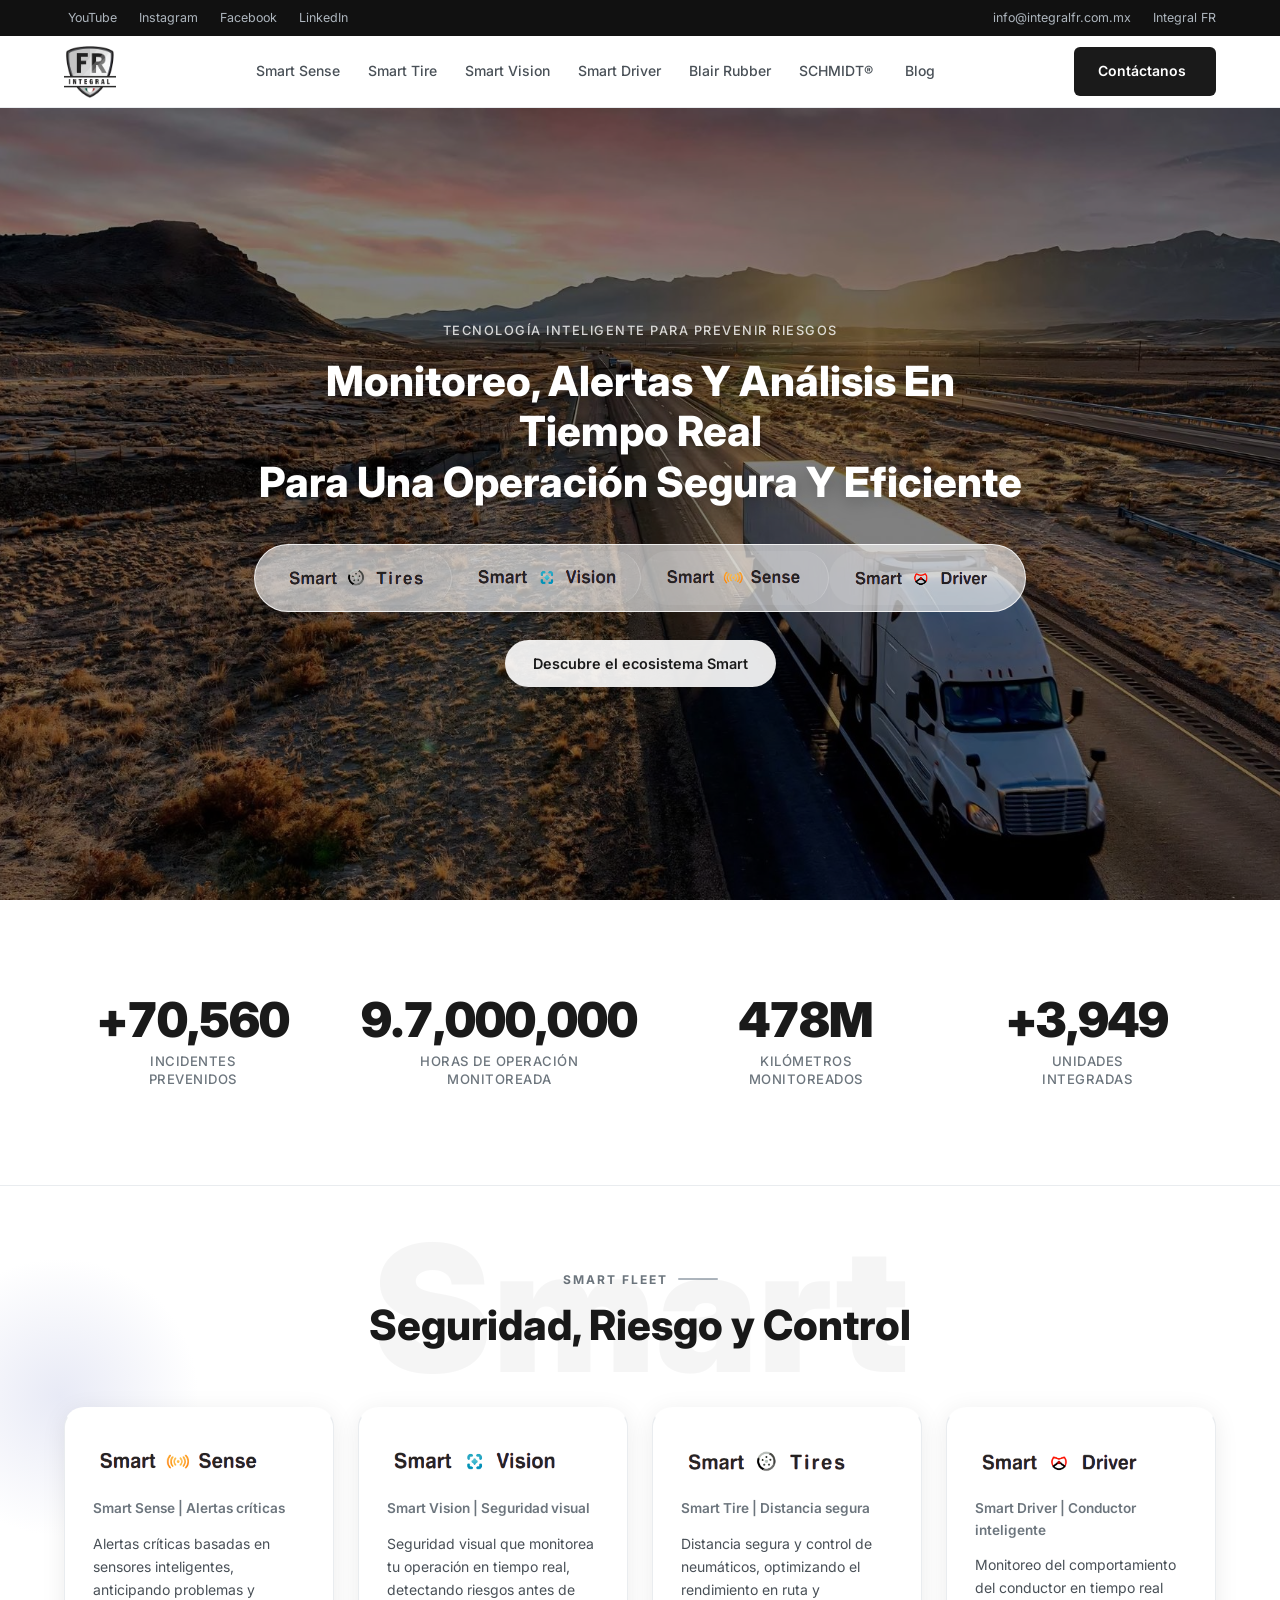
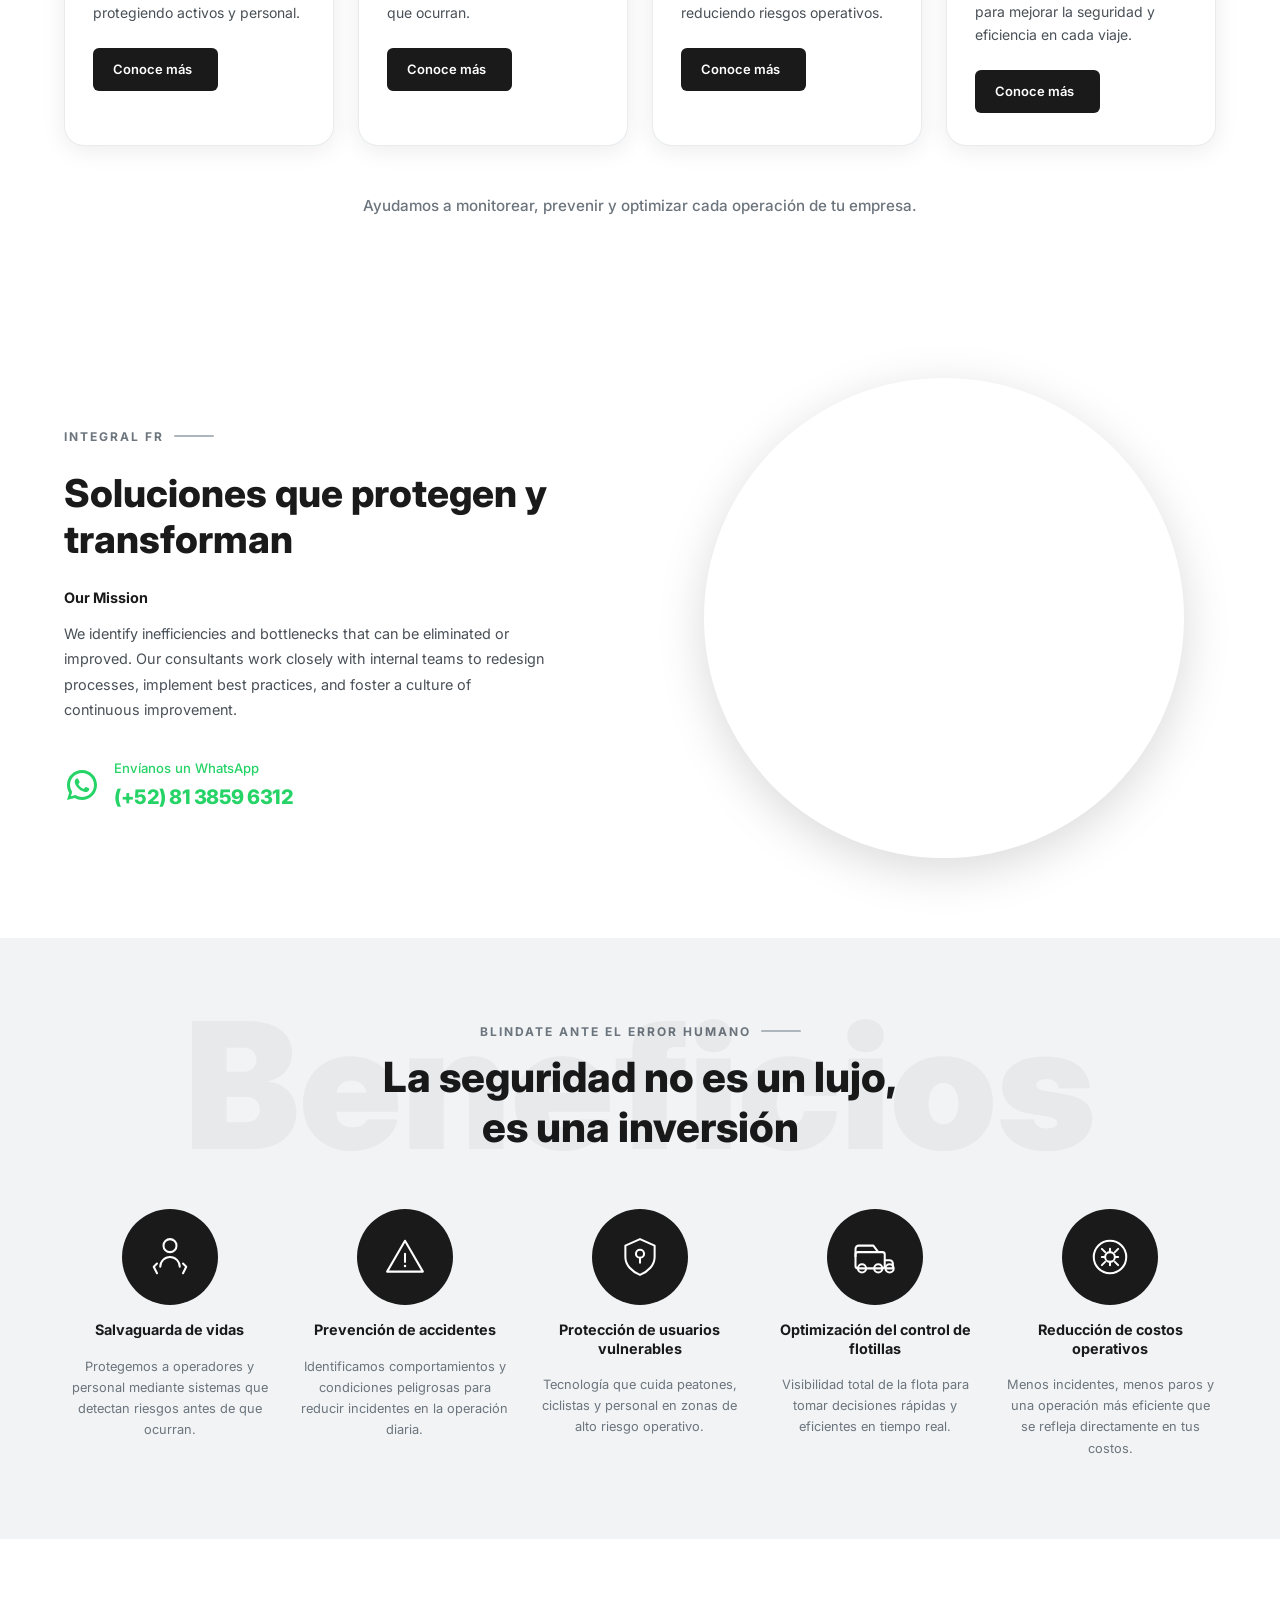
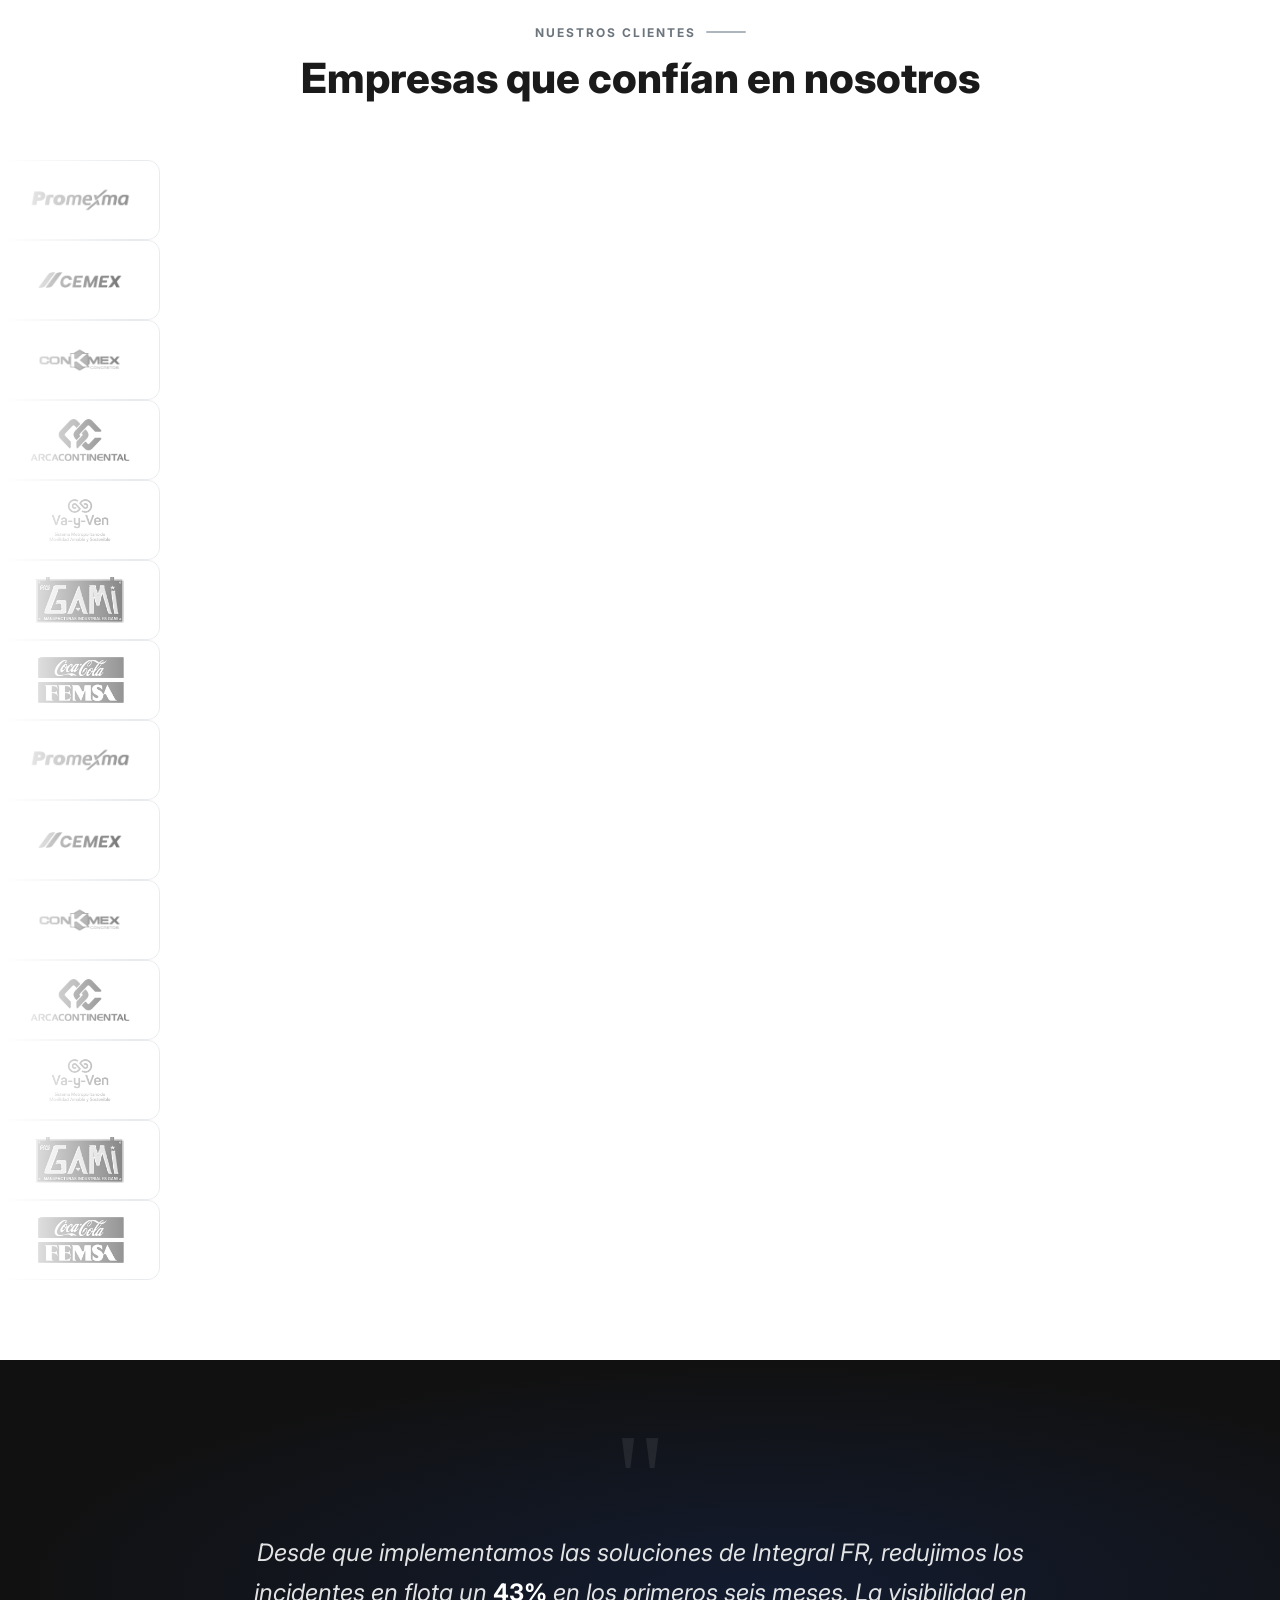
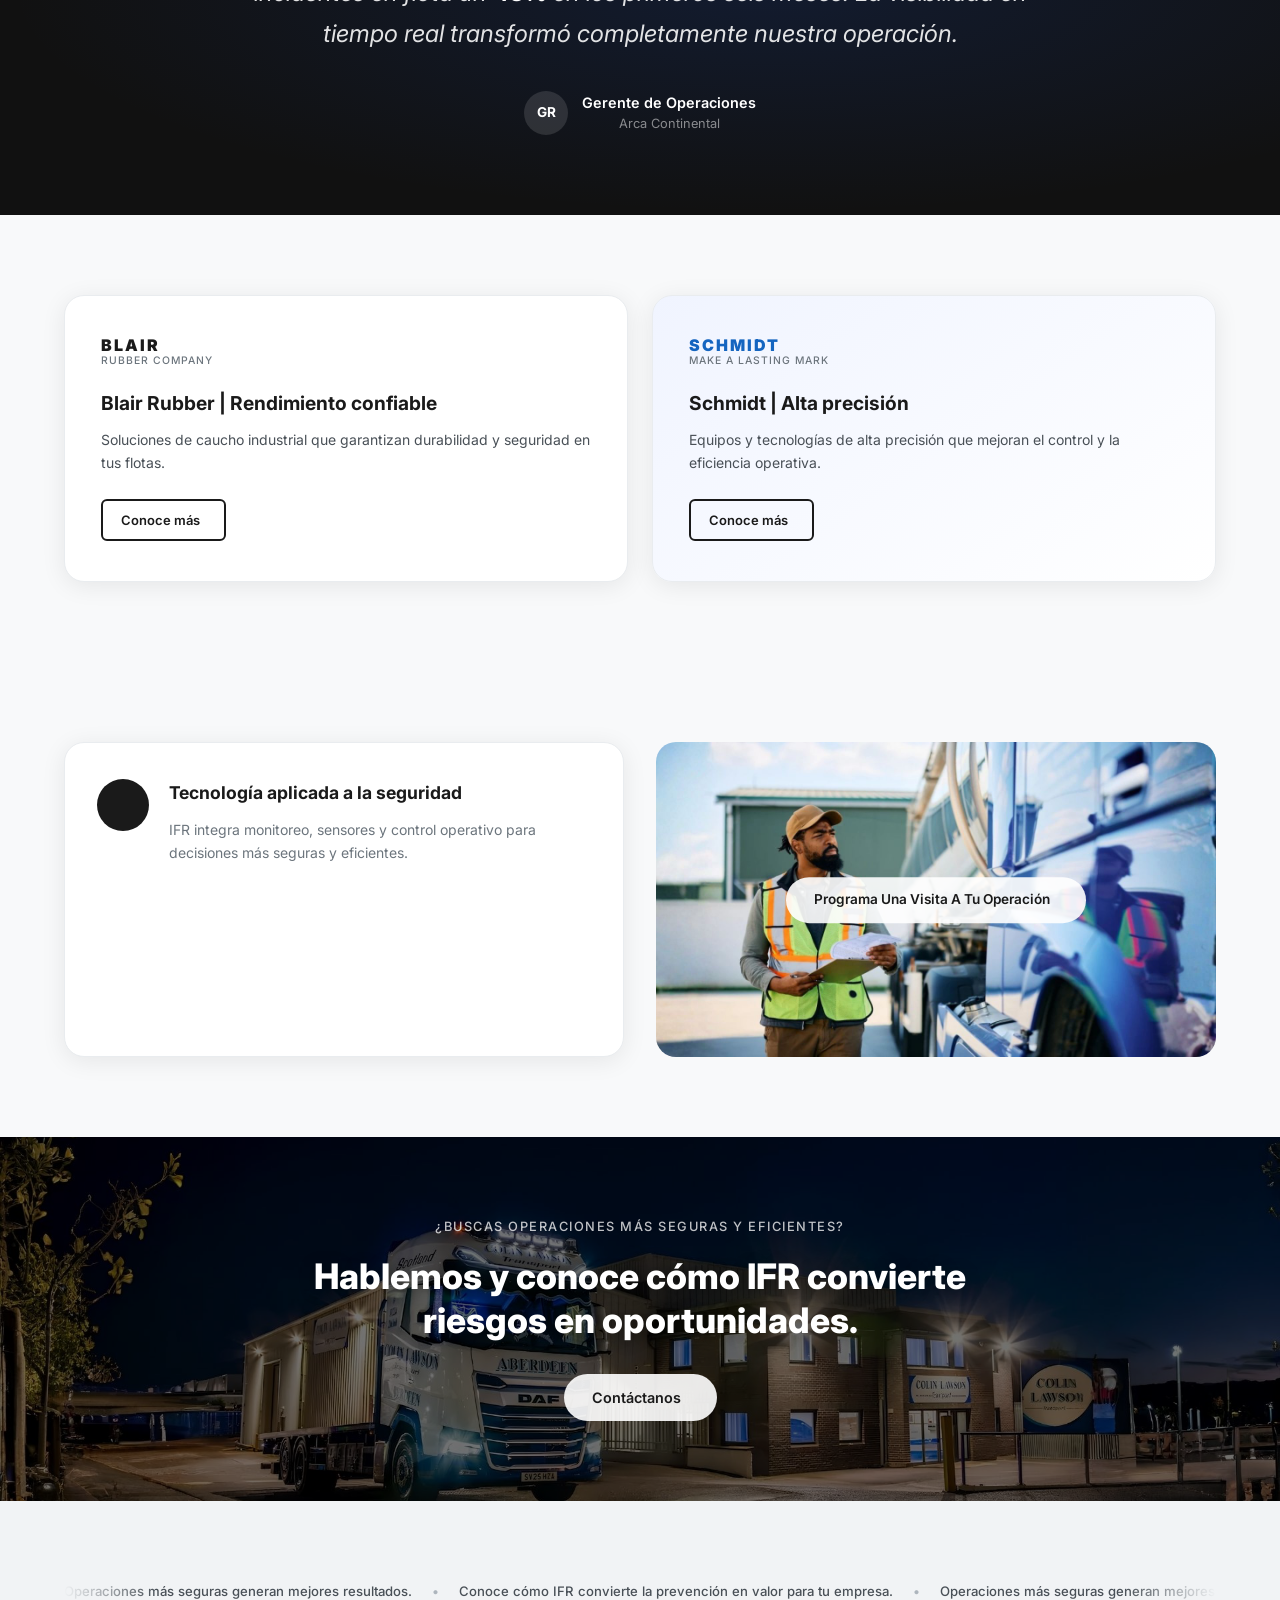
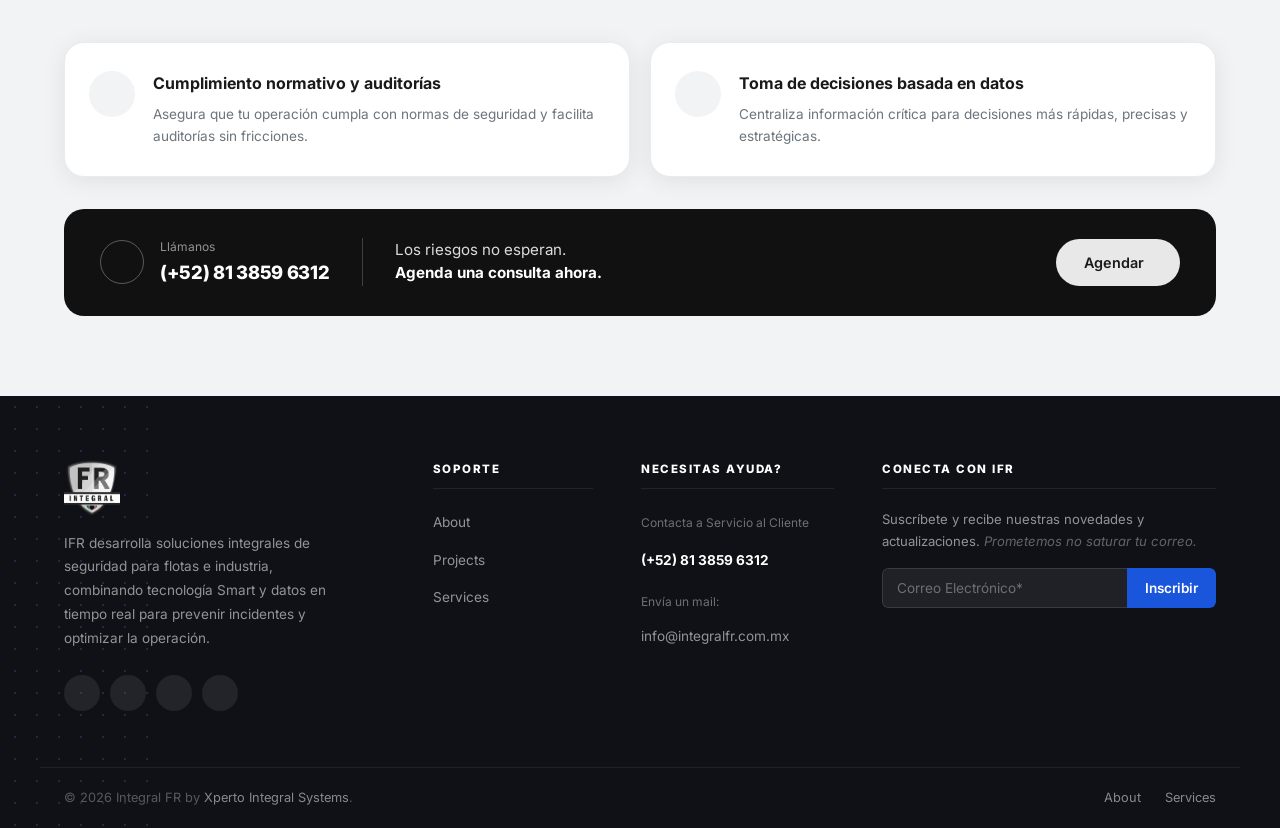
==== commit 904758c0: "cambio en fotos" ====
--- a/index.html
+++ b/index.html
@@ -11,6 +11,7 @@
   <link href="https://fonts.googleapis.com/css2?family=Inter:wght@300;400;500;600;700;800&display=swap" rel="stylesheet" />
 </head>
 <body>
+  <div class="cursor-dot" id="cursorDot"></div><div class="cursor-outline" id="cursorOutline"></div>
   <div class="scroll-progress" id="scrollProgress"></div>
 
   <!-- ═══════════════════════════════════════════
@@ -69,7 +70,7 @@
 
       <!-- CTA + hamburguesa -->
       <div class="navbar__actions">
-        <a href="contacto.html" class="btn btn--dark">Contáctanos <i class="ri-arrow-right-up-line"></i></a>
+        <a href="#contacto" class="btn btn--dark">Contáctanos <i class="ri-arrow-right-up-line"></i></a>
         <button class="hamburger" id="hamburger" aria-label="Abrir menú" aria-expanded="false">
           <span></span><span></span><span></span>
         </button>
@@ -343,27 +344,23 @@
     </div>
 
     <div class="clientes-track-wrap">
-      <!-- .clientes-ticker contiene exactamente 2 sets idénticos.
-           translateX(-50%) = exactamente un set, loop matemáticamente perfecto. -->
-      <div class="clientes-ticker">
-        <div class="clientes-set">
-          <div class="clientes-slide"><img src="IFR/clientes/6.png"  alt="Homexma" /></div>
-          <div class="clientes-slide"><img src="IFR/clientes/7.png"  alt="CEMEX" /></div>
-          <div class="clientes-slide"><img src="IFR/clientes/8.png"  alt="CONKMEX" /></div>
-          <div class="clientes-slide"><img src="IFR/clientes/9.png"  alt="Arca Continental" /></div>
-          <div class="clientes-slide"><img src="IFR/clientes/10.png" alt="Va-y-Ven" /></div>
-          <div class="clientes-slide"><img src="IFR/clientes/11.png" alt="GAMI" /></div>
-          <div class="clientes-slide"><img src="IFR/clientes/12.png" alt="Coca-Cola FEMSA" /></div>
-        </div>
-        <div class="clientes-set" aria-hidden="true">
-          <div class="clientes-slide"><img src="IFR/clientes/6.png"  alt="" /></div>
-          <div class="clientes-slide"><img src="IFR/clientes/7.png"  alt="" /></div>
-          <div class="clientes-slide"><img src="IFR/clientes/8.png"  alt="" /></div>
-          <div class="clientes-slide"><img src="IFR/clientes/9.png"  alt="" /></div>
-          <div class="clientes-slide"><img src="IFR/clientes/10.png" alt="" /></div>
-          <div class="clientes-slide"><img src="IFR/clientes/11.png" alt="" /></div>
-          <div class="clientes-slide"><img src="IFR/clientes/12.png" alt="" /></div>
-        </div>
+      <div class="clientes-track" id="clientesTrack">
+        <!-- Los logos se duplican para efecto infinito -->
+        <div class="clientes-slide"><img src="IFR/clientes/6.png"  alt="Cliente 1" /></div>
+        <div class="clientes-slide"><img src="IFR/clientes/7.png"  alt="Cliente 2" /></div>
+        <div class="clientes-slide"><img src="IFR/clientes/8.png"  alt="Cliente 3" /></div>
+        <div class="clientes-slide"><img src="IFR/clientes/9.png"  alt="Cliente 4" /></div>
+        <div class="clientes-slide"><img src="IFR/clientes/10.png" alt="Cliente 5" /></div>
+        <div class="clientes-slide"><img src="IFR/clientes/11.png" alt="Cliente 6" /></div>
+        <div class="clientes-slide"><img src="IFR/clientes/12.png" alt="Cliente 7" /></div>
+        <!-- Duplicado para loop infinito -->
+        <div class="clientes-slide"><img src="IFR/clientes/6.png"  alt="Cliente 1" /></div>
+        <div class="clientes-slide"><img src="IFR/clientes/7.png"  alt="Cliente 2" /></div>
+        <div class="clientes-slide"><img src="IFR/clientes/8.png"  alt="Cliente 3" /></div>
+        <div class="clientes-slide"><img src="IFR/clientes/9.png"  alt="Cliente 4" /></div>
+        <div class="clientes-slide"><img src="IFR/clientes/10.png" alt="Cliente 5" /></div>
+        <div class="clientes-slide"><img src="IFR/clientes/11.png" alt="Cliente 6" /></div>
+        <div class="clientes-slide"><img src="IFR/clientes/12.png" alt="Cliente 7" /></div>
       </div>
     </div>
   </section>
@@ -434,7 +431,7 @@
       <!-- Imagen derecha con botón CTA -->
       <div class="visita-card reveal">
         <img src="./IFR/cta-bg.jpg" alt="Programa una visita a tu operación" class="visita-card__img" />
-        <a href="contacto.html" class="btn btn--hero-cta visita-card__btn">
+        <a href="#contacto" class="btn btn--hero-cta visita-card__btn">
           Programa Una Visita A Tu Operación <i class="ri-arrow-right-up-line"></i>
         </a>
       </div>
@@ -450,7 +447,7 @@
     <div class="cta-banner__content">
       <p class="cta-banner__eyebrow">¿Buscas operaciones más seguras y eficientes?</p>
       <h2 class="cta-banner__title">Hablemos y conoce cómo IFR convierte<br>riesgos en oportunidades.</h2>
-      <a href="contacto.html" class="btn btn--hero-cta">Contáctanos <i class="ri-arrow-right-up-line"></i></a>
+      <a href="#contacto" class="btn btn--hero-cta">Contáctanos <i class="ri-arrow-right-up-line"></i></a>
     </div>
   </section>
 
@@ -510,7 +507,7 @@
         </div>
         <div class="llamada-banner__divider"></div>
         <p class="llamada-banner__text">Los riesgos no esperan.<br><strong>Agenda una consulta ahora.</strong></p>
-        <a href="contacto.html" class="btn btn--hero-cta llamada-banner__btn">Agendar <i class="ri-arrow-right-up-line"></i></a>
+        <a href="#contacto" class="btn btn--hero-cta llamada-banner__btn">Agendar <i class="ri-arrow-right-up-line"></i></a>
       </div>
 
     </div>
@@ -519,13 +516,13 @@
   <!-- ═══════════════════════════════════════════
        FOOTER
   ════════════════════════════════════════════ -->
-  <footer class="footer" id="footer">
+  <footer class="footer" id="contacto">
 
     <div class="container footer__inner">
 
       <!-- Columna 1: Sobre la empresa -->
       <div class="footer__brand">
-        <img src="./IFR/logo.png" alt="Integral FR" class="footer__logo" />
+        <img src="./IFR/logo-fondo.png" alt="Integral FR" class="footer__logo" />
         <p>IFR desarrolla soluciones integrales de seguridad para flotas e industria, combinando tecnología Smart y datos en tiempo real para prevenir incidentes y optimizar la operación.</p>
         <ul class="footer__social">
           <li><a href="https://www.linkedin.com/company/integralfr" aria-label="LinkedIn"><i class="ri-linkedin-fill"></i></a></li>
@@ -584,14 +581,6 @@
     <i class="ri-arrow-up-line"></i>
   </button>
 
-  <!-- Botón flotante WhatsApp -->
-  <a href="https://wa.me/528138596312" class="whatsapp-float" target="_blank" rel="noopener" aria-label="Contactar por WhatsApp">
-    <svg xmlns="http://www.w3.org/2000/svg" viewBox="0 0 24 24" fill="currentColor" width="28" height="28">
-      <path d="M17.472 14.382c-.297-.149-1.758-.867-2.03-.967-.273-.099-.471-.148-.67.15-.197.297-.767.966-.94 1.164-.173.199-.347.223-.644.075-.297-.15-1.255-.463-2.39-1.475-.883-.788-1.48-1.761-1.653-2.059-.173-.297-.018-.458.13-.606.134-.133.298-.347.446-.52.149-.174.198-.298.298-.497.099-.198.05-.371-.025-.52-.075-.149-.669-1.612-.916-2.207-.242-.579-.487-.5-.669-.51-.173-.008-.371-.01-.57-.01-.198 0-.52.074-.792.372-.272.297-1.04 1.016-1.04 2.479 0 1.462 1.065 2.875 1.213 3.074.149.198 2.096 3.2 5.077 4.487.709.306 1.262.489 1.694.625.712.227 1.36.195 1.871.118.571-.085 1.758-.719 2.006-1.413.248-.694.248-1.289.173-1.413-.074-.124-.272-.198-.57-.347m-5.421 7.403h-.004a9.87 9.87 0 01-5.031-1.378l-.361-.214-3.741.982.998-3.648-.235-.374a9.86 9.86 0 01-1.51-5.26c.001-5.45 4.436-9.884 9.888-9.884 2.64 0 5.122 1.03 6.988 2.898a9.825 9.825 0 012.893 6.994c-.003 5.45-4.437 9.884-9.885 9.884m8.413-18.297A11.815 11.815 0 0012.05 0C5.495 0 .16 5.335.157 11.892c0 2.096.547 4.142 1.588 5.945L.057 24l6.305-1.654a11.882 11.882 0 005.683 1.448h.005c6.554 0 11.89-5.335 11.893-11.893a11.821 11.821 0 00-3.48-8.413z"/>
-    </svg>
-    <span class="whatsapp-float__tooltip">¿Hablamos?</span>
-  </a>
-
   <script src="js/main.js"></script>
 </body>
 </html>
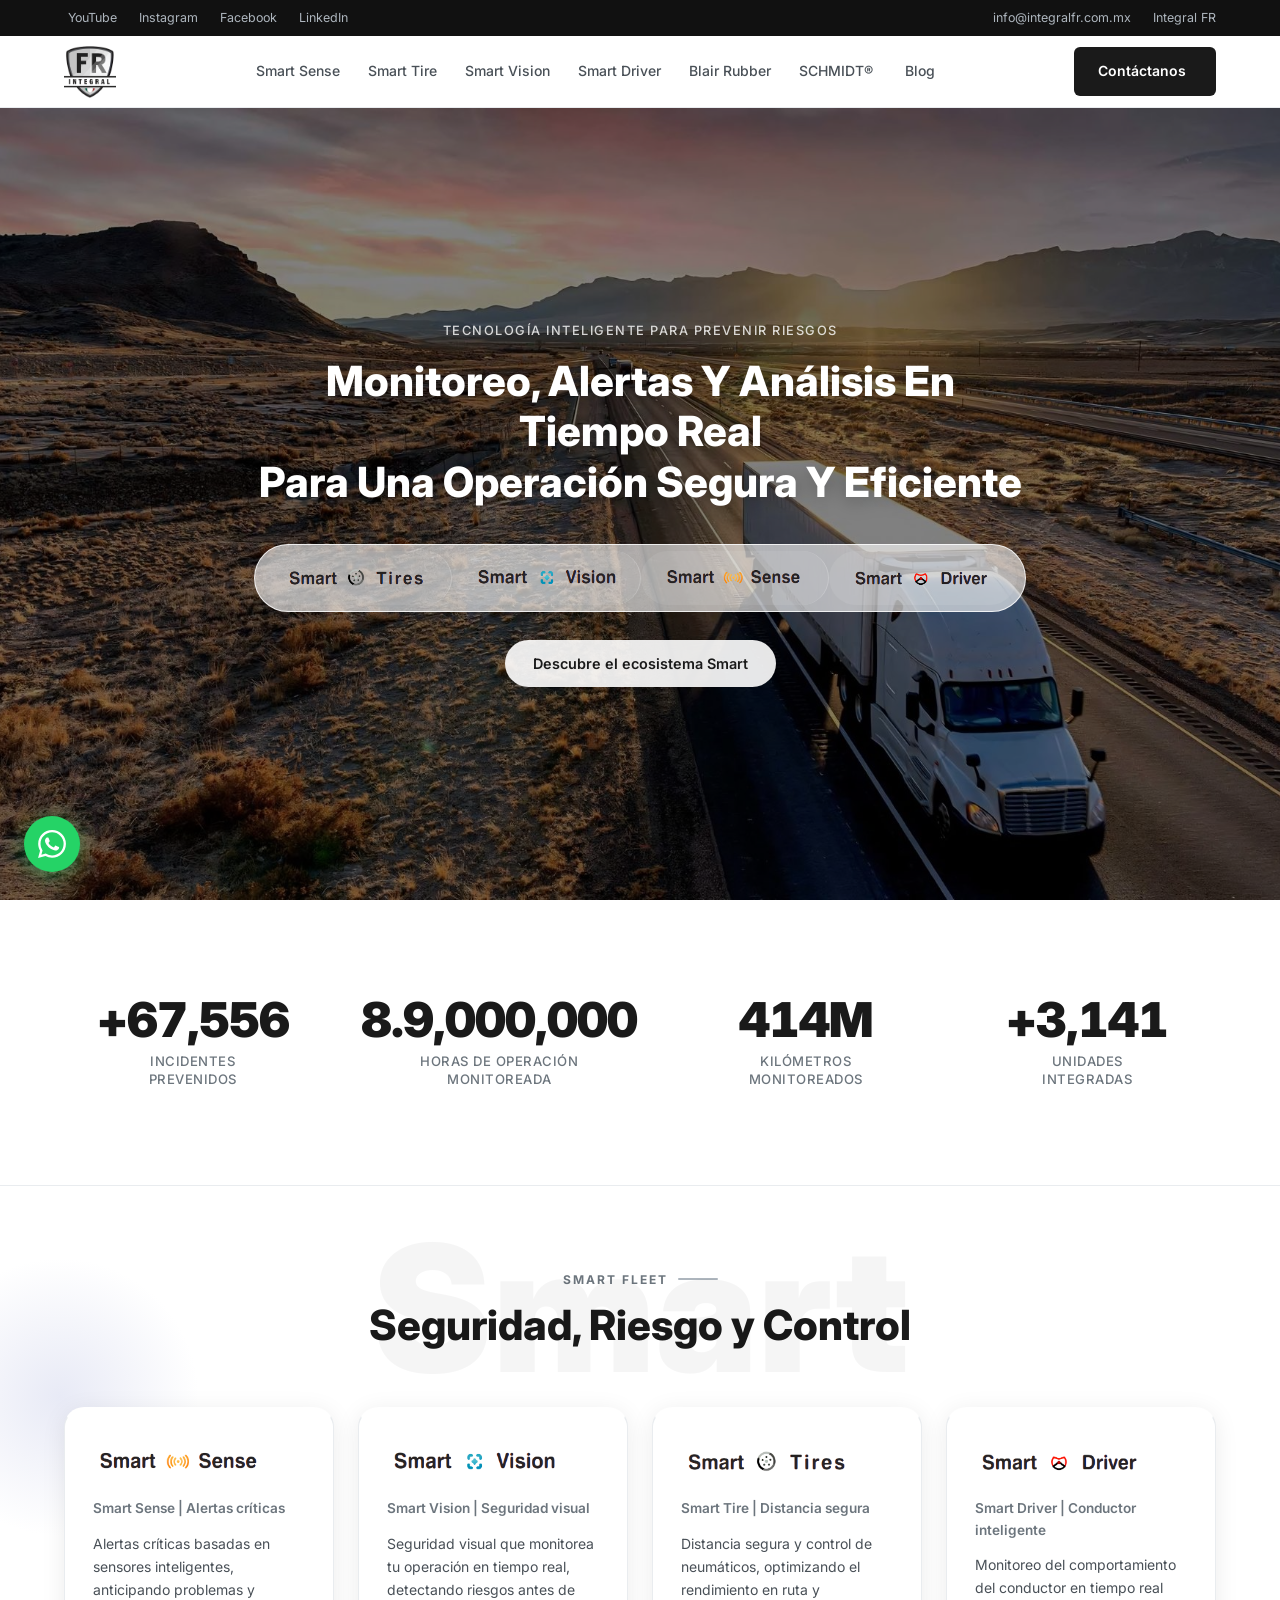
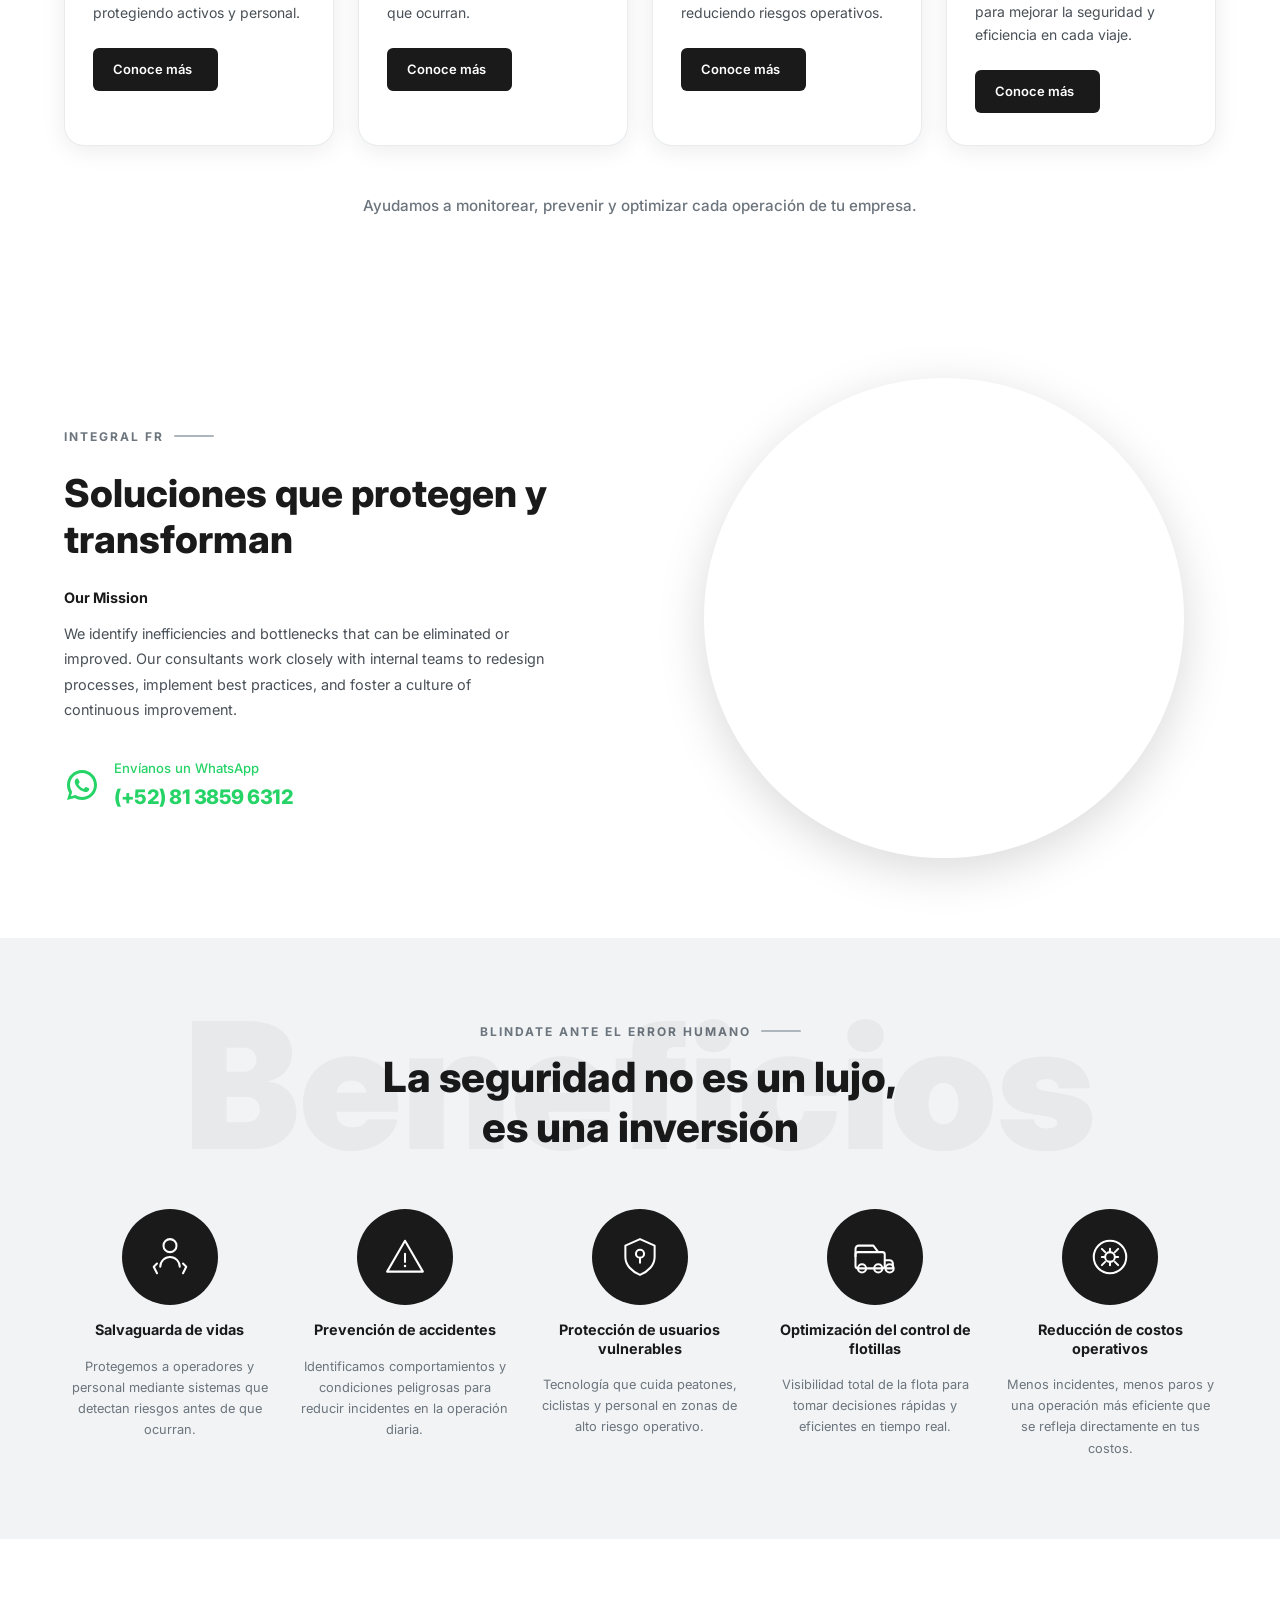
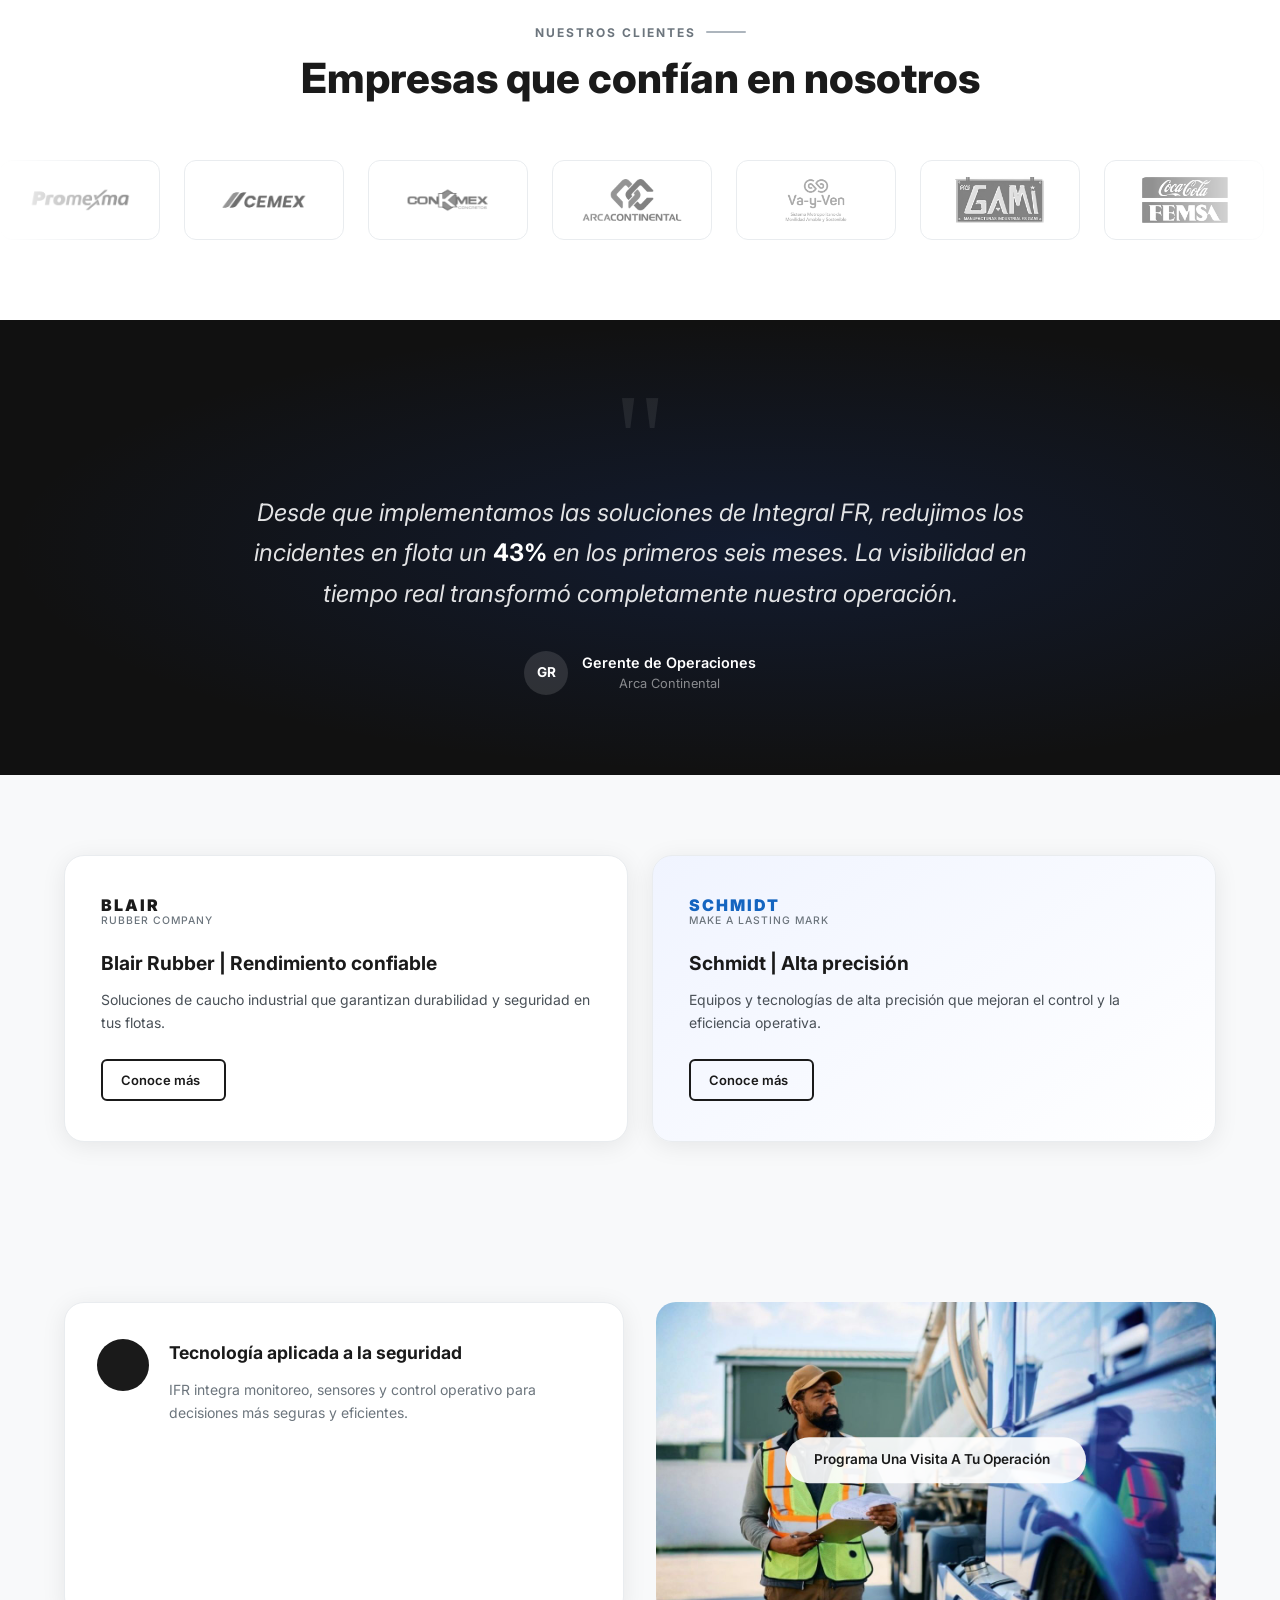
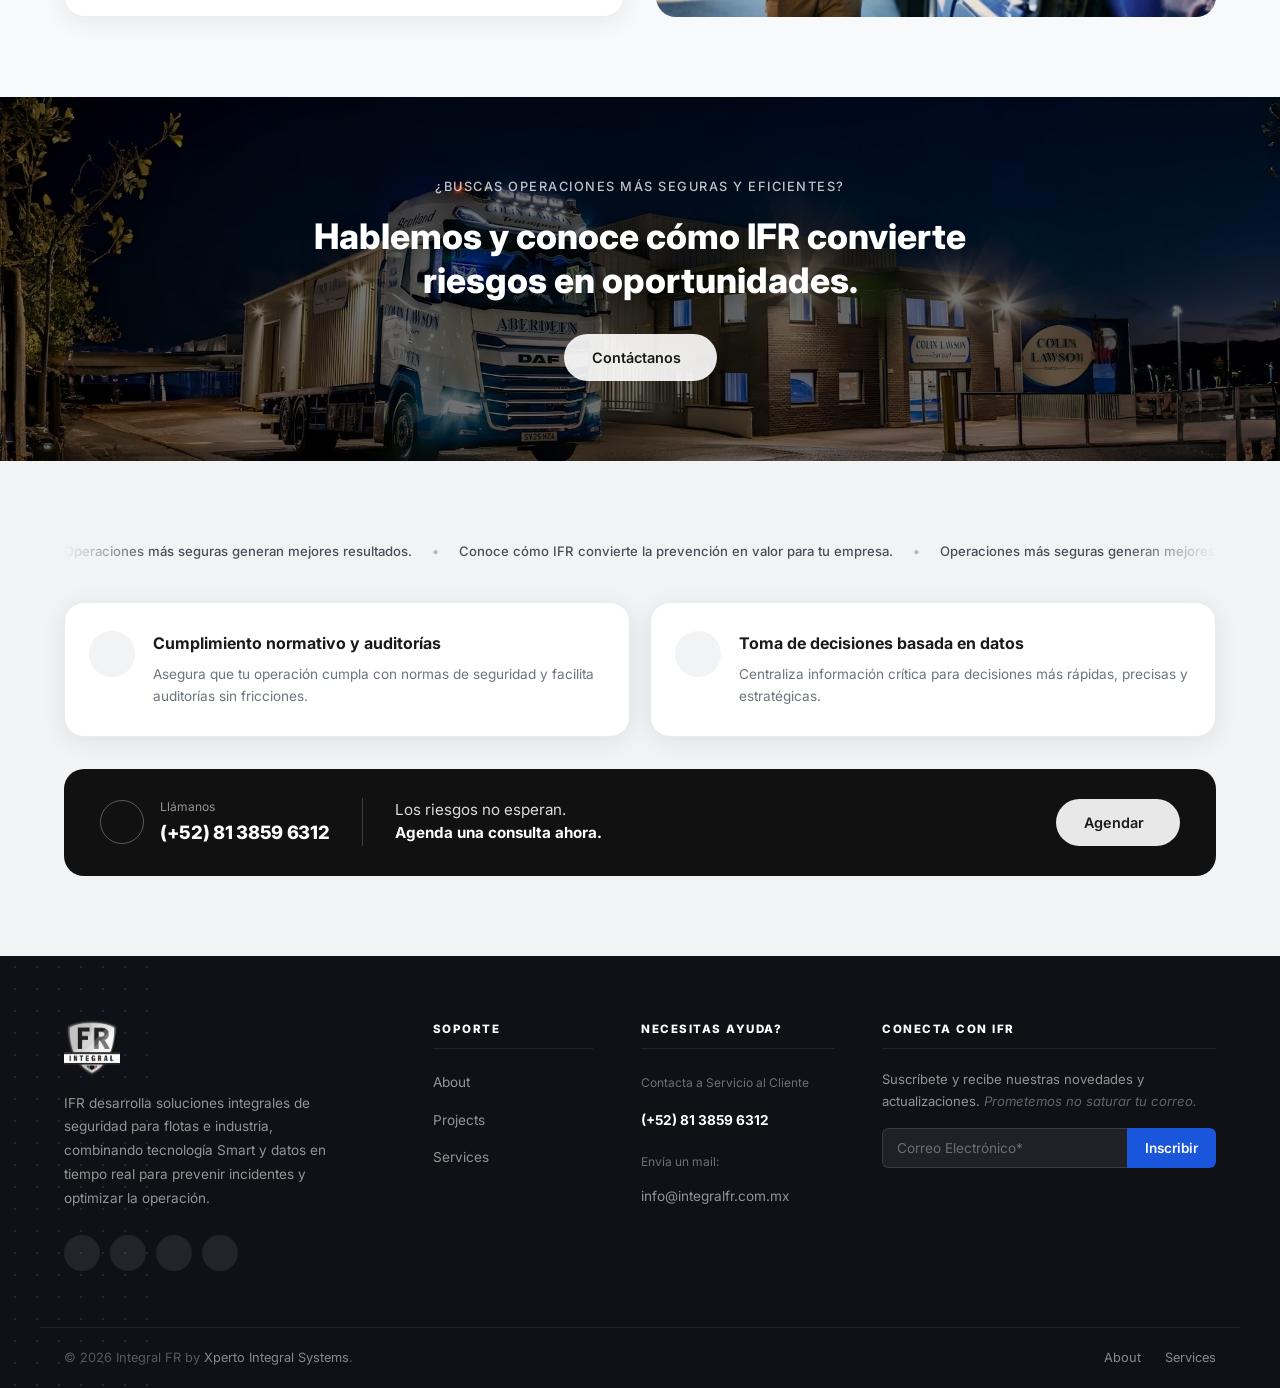
==== commit d9e01ade: "Merge branch 'claude/compassionate-newton-PUBhT' of https://github.com/dramosmireles2-gif/integralFR" ====
--- a/index.html
+++ b/index.html
@@ -11,7 +11,6 @@
   <link href="https://fonts.googleapis.com/css2?family=Inter:wght@300;400;500;600;700;800&display=swap" rel="stylesheet" />
 </head>
 <body>
-  <div class="cursor-dot" id="cursorDot"></div><div class="cursor-outline" id="cursorOutline"></div>
   <div class="scroll-progress" id="scrollProgress"></div>
 
   <!-- ═══════════════════════════════════════════
@@ -70,7 +69,7 @@
 
       <!-- CTA + hamburguesa -->
       <div class="navbar__actions">
-        <a href="#contacto" class="btn btn--dark">Contáctanos <i class="ri-arrow-right-up-line"></i></a>
+        <a href="contacto.html" class="btn btn--dark">Contáctanos <i class="ri-arrow-right-up-line"></i></a>
         <button class="hamburger" id="hamburger" aria-label="Abrir menú" aria-expanded="false">
           <span></span><span></span><span></span>
         </button>
@@ -344,23 +343,27 @@
     </div>
 
     <div class="clientes-track-wrap">
-      <div class="clientes-track" id="clientesTrack">
-        <!-- Los logos se duplican para efecto infinito -->
-        <div class="clientes-slide"><img src="IFR/clientes/6.png"  alt="Cliente 1" /></div>
-        <div class="clientes-slide"><img src="IFR/clientes/7.png"  alt="Cliente 2" /></div>
-        <div class="clientes-slide"><img src="IFR/clientes/8.png"  alt="Cliente 3" /></div>
-        <div class="clientes-slide"><img src="IFR/clientes/9.png"  alt="Cliente 4" /></div>
-        <div class="clientes-slide"><img src="IFR/clientes/10.png" alt="Cliente 5" /></div>
-        <div class="clientes-slide"><img src="IFR/clientes/11.png" alt="Cliente 6" /></div>
-        <div class="clientes-slide"><img src="IFR/clientes/12.png" alt="Cliente 7" /></div>
-        <!-- Duplicado para loop infinito -->
-        <div class="clientes-slide"><img src="IFR/clientes/6.png"  alt="Cliente 1" /></div>
-        <div class="clientes-slide"><img src="IFR/clientes/7.png"  alt="Cliente 2" /></div>
-        <div class="clientes-slide"><img src="IFR/clientes/8.png"  alt="Cliente 3" /></div>
-        <div class="clientes-slide"><img src="IFR/clientes/9.png"  alt="Cliente 4" /></div>
-        <div class="clientes-slide"><img src="IFR/clientes/10.png" alt="Cliente 5" /></div>
-        <div class="clientes-slide"><img src="IFR/clientes/11.png" alt="Cliente 6" /></div>
-        <div class="clientes-slide"><img src="IFR/clientes/12.png" alt="Cliente 7" /></div>
+      <!-- .clientes-ticker contiene exactamente 2 sets idénticos.
+           translateX(-50%) = exactamente un set, loop matemáticamente perfecto. -->
+      <div class="clientes-ticker">
+        <div class="clientes-set">
+          <div class="clientes-slide"><img src="IFR/clientes/6.png"  alt="Homexma" /></div>
+          <div class="clientes-slide"><img src="IFR/clientes/7.png"  alt="CEMEX" /></div>
+          <div class="clientes-slide"><img src="IFR/clientes/8.png"  alt="CONKMEX" /></div>
+          <div class="clientes-slide"><img src="IFR/clientes/9.png"  alt="Arca Continental" /></div>
+          <div class="clientes-slide"><img src="IFR/clientes/10.png" alt="Va-y-Ven" /></div>
+          <div class="clientes-slide"><img src="IFR/clientes/11.png" alt="GAMI" /></div>
+          <div class="clientes-slide"><img src="IFR/clientes/12.png" alt="Coca-Cola FEMSA" /></div>
+        </div>
+        <div class="clientes-set" aria-hidden="true">
+          <div class="clientes-slide"><img src="IFR/clientes/6.png"  alt="" /></div>
+          <div class="clientes-slide"><img src="IFR/clientes/7.png"  alt="" /></div>
+          <div class="clientes-slide"><img src="IFR/clientes/8.png"  alt="" /></div>
+          <div class="clientes-slide"><img src="IFR/clientes/9.png"  alt="" /></div>
+          <div class="clientes-slide"><img src="IFR/clientes/10.png" alt="" /></div>
+          <div class="clientes-slide"><img src="IFR/clientes/11.png" alt="" /></div>
+          <div class="clientes-slide"><img src="IFR/clientes/12.png" alt="" /></div>
+        </div>
       </div>
     </div>
   </section>
@@ -431,7 +434,7 @@
       <!-- Imagen derecha con botón CTA -->
       <div class="visita-card reveal">
         <img src="./IFR/cta-bg.jpg" alt="Programa una visita a tu operación" class="visita-card__img" />
-        <a href="#contacto" class="btn btn--hero-cta visita-card__btn">
+        <a href="contacto.html" class="btn btn--hero-cta visita-card__btn">
           Programa Una Visita A Tu Operación <i class="ri-arrow-right-up-line"></i>
         </a>
       </div>
@@ -447,7 +450,7 @@
     <div class="cta-banner__content">
       <p class="cta-banner__eyebrow">¿Buscas operaciones más seguras y eficientes?</p>
       <h2 class="cta-banner__title">Hablemos y conoce cómo IFR convierte<br>riesgos en oportunidades.</h2>
-      <a href="#contacto" class="btn btn--hero-cta">Contáctanos <i class="ri-arrow-right-up-line"></i></a>
+      <a href="contacto.html" class="btn btn--hero-cta">Contáctanos <i class="ri-arrow-right-up-line"></i></a>
     </div>
   </section>
 
@@ -507,7 +510,7 @@
         </div>
         <div class="llamada-banner__divider"></div>
         <p class="llamada-banner__text">Los riesgos no esperan.<br><strong>Agenda una consulta ahora.</strong></p>
-        <a href="#contacto" class="btn btn--hero-cta llamada-banner__btn">Agendar <i class="ri-arrow-right-up-line"></i></a>
+        <a href="contacto.html" class="btn btn--hero-cta llamada-banner__btn">Agendar <i class="ri-arrow-right-up-line"></i></a>
       </div>
 
     </div>
@@ -516,7 +519,7 @@
   <!-- ═══════════════════════════════════════════
        FOOTER
   ════════════════════════════════════════════ -->
-  <footer class="footer" id="contacto">
+  <footer class="footer" id="footer">
 
     <div class="container footer__inner">
 
@@ -581,6 +584,14 @@
     <i class="ri-arrow-up-line"></i>
   </button>
 
+  <!-- Botón flotante WhatsApp -->
+  <a href="https://wa.me/528138596312" class="whatsapp-float" target="_blank" rel="noopener" aria-label="Contactar por WhatsApp">
+    <svg xmlns="http://www.w3.org/2000/svg" viewBox="0 0 24 24" fill="currentColor" width="28" height="28">
+      <path d="M17.472 14.382c-.297-.149-1.758-.867-2.03-.967-.273-.099-.471-.148-.67.15-.197.297-.767.966-.94 1.164-.173.199-.347.223-.644.075-.297-.15-1.255-.463-2.39-1.475-.883-.788-1.48-1.761-1.653-2.059-.173-.297-.018-.458.13-.606.134-.133.298-.347.446-.52.149-.174.198-.298.298-.497.099-.198.05-.371-.025-.52-.075-.149-.669-1.612-.916-2.207-.242-.579-.487-.5-.669-.51-.173-.008-.371-.01-.57-.01-.198 0-.52.074-.792.372-.272.297-1.04 1.016-1.04 2.479 0 1.462 1.065 2.875 1.213 3.074.149.198 2.096 3.2 5.077 4.487.709.306 1.262.489 1.694.625.712.227 1.36.195 1.871.118.571-.085 1.758-.719 2.006-1.413.248-.694.248-1.289.173-1.413-.074-.124-.272-.198-.57-.347m-5.421 7.403h-.004a9.87 9.87 0 01-5.031-1.378l-.361-.214-3.741.982.998-3.648-.235-.374a9.86 9.86 0 01-1.51-5.26c.001-5.45 4.436-9.884 9.888-9.884 2.64 0 5.122 1.03 6.988 2.898a9.825 9.825 0 012.893 6.994c-.003 5.45-4.437 9.884-9.885 9.884m8.413-18.297A11.815 11.815 0 0012.05 0C5.495 0 .16 5.335.157 11.892c0 2.096.547 4.142 1.588 5.945L.057 24l6.305-1.654a11.882 11.882 0 005.683 1.448h.005c6.554 0 11.89-5.335 11.893-11.893a11.821 11.821 0 00-3.48-8.413z"/>
+    </svg>
+    <span class="whatsapp-float__tooltip">¿Hablamos?</span>
+  </a>
+
   <script src="js/main.js"></script>
 </body>
 </html>
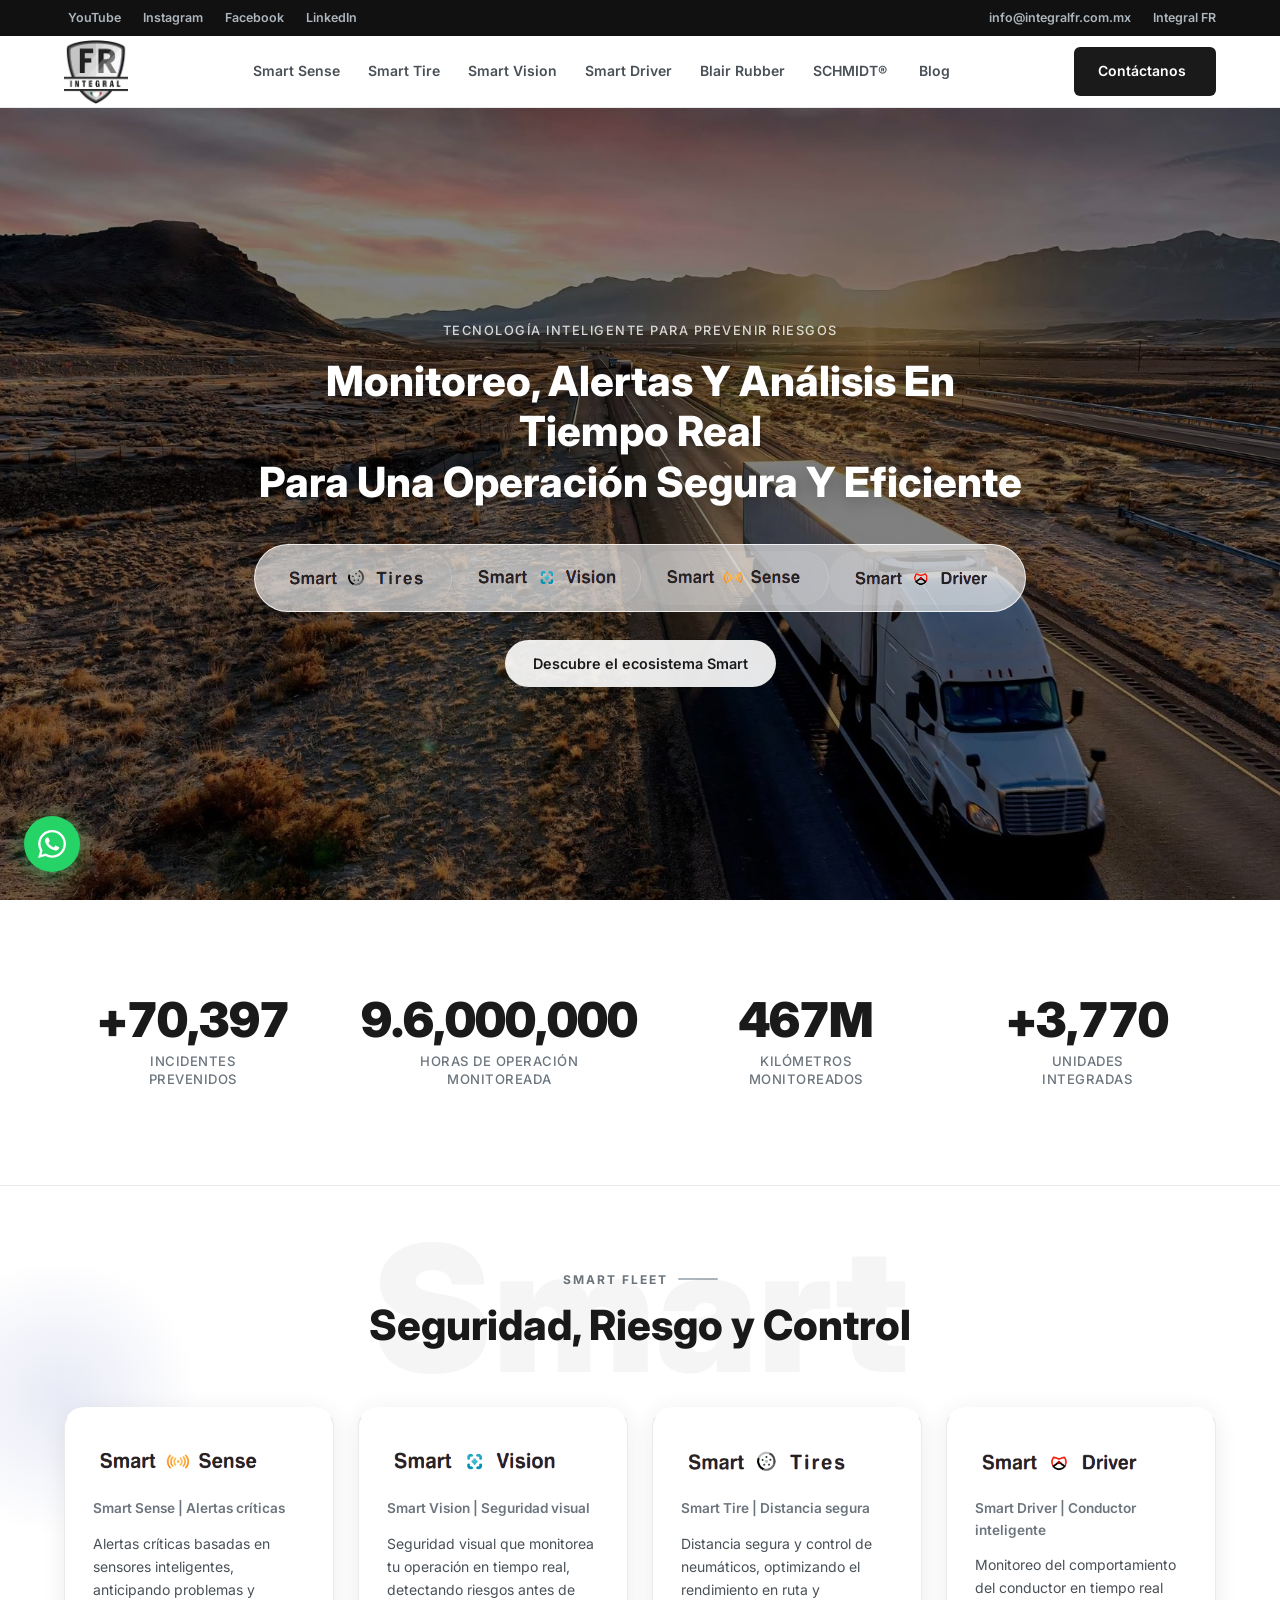
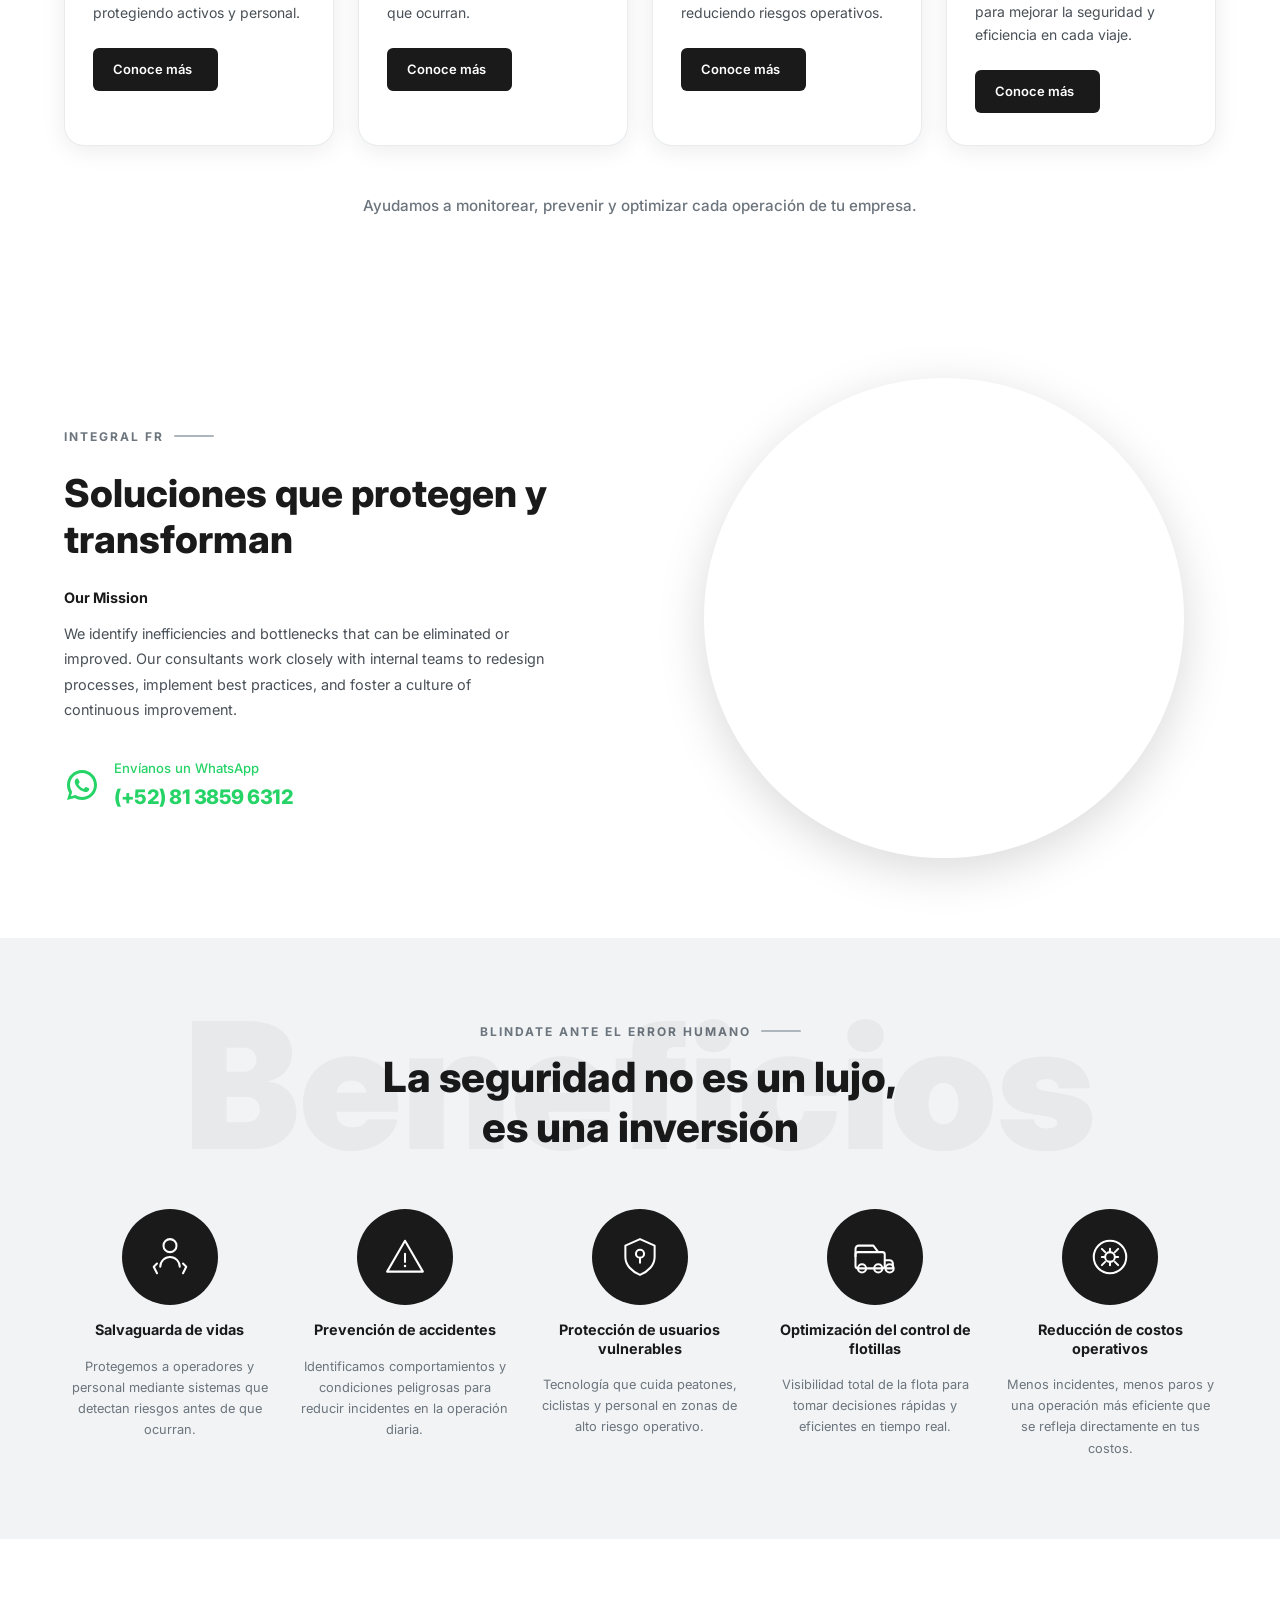
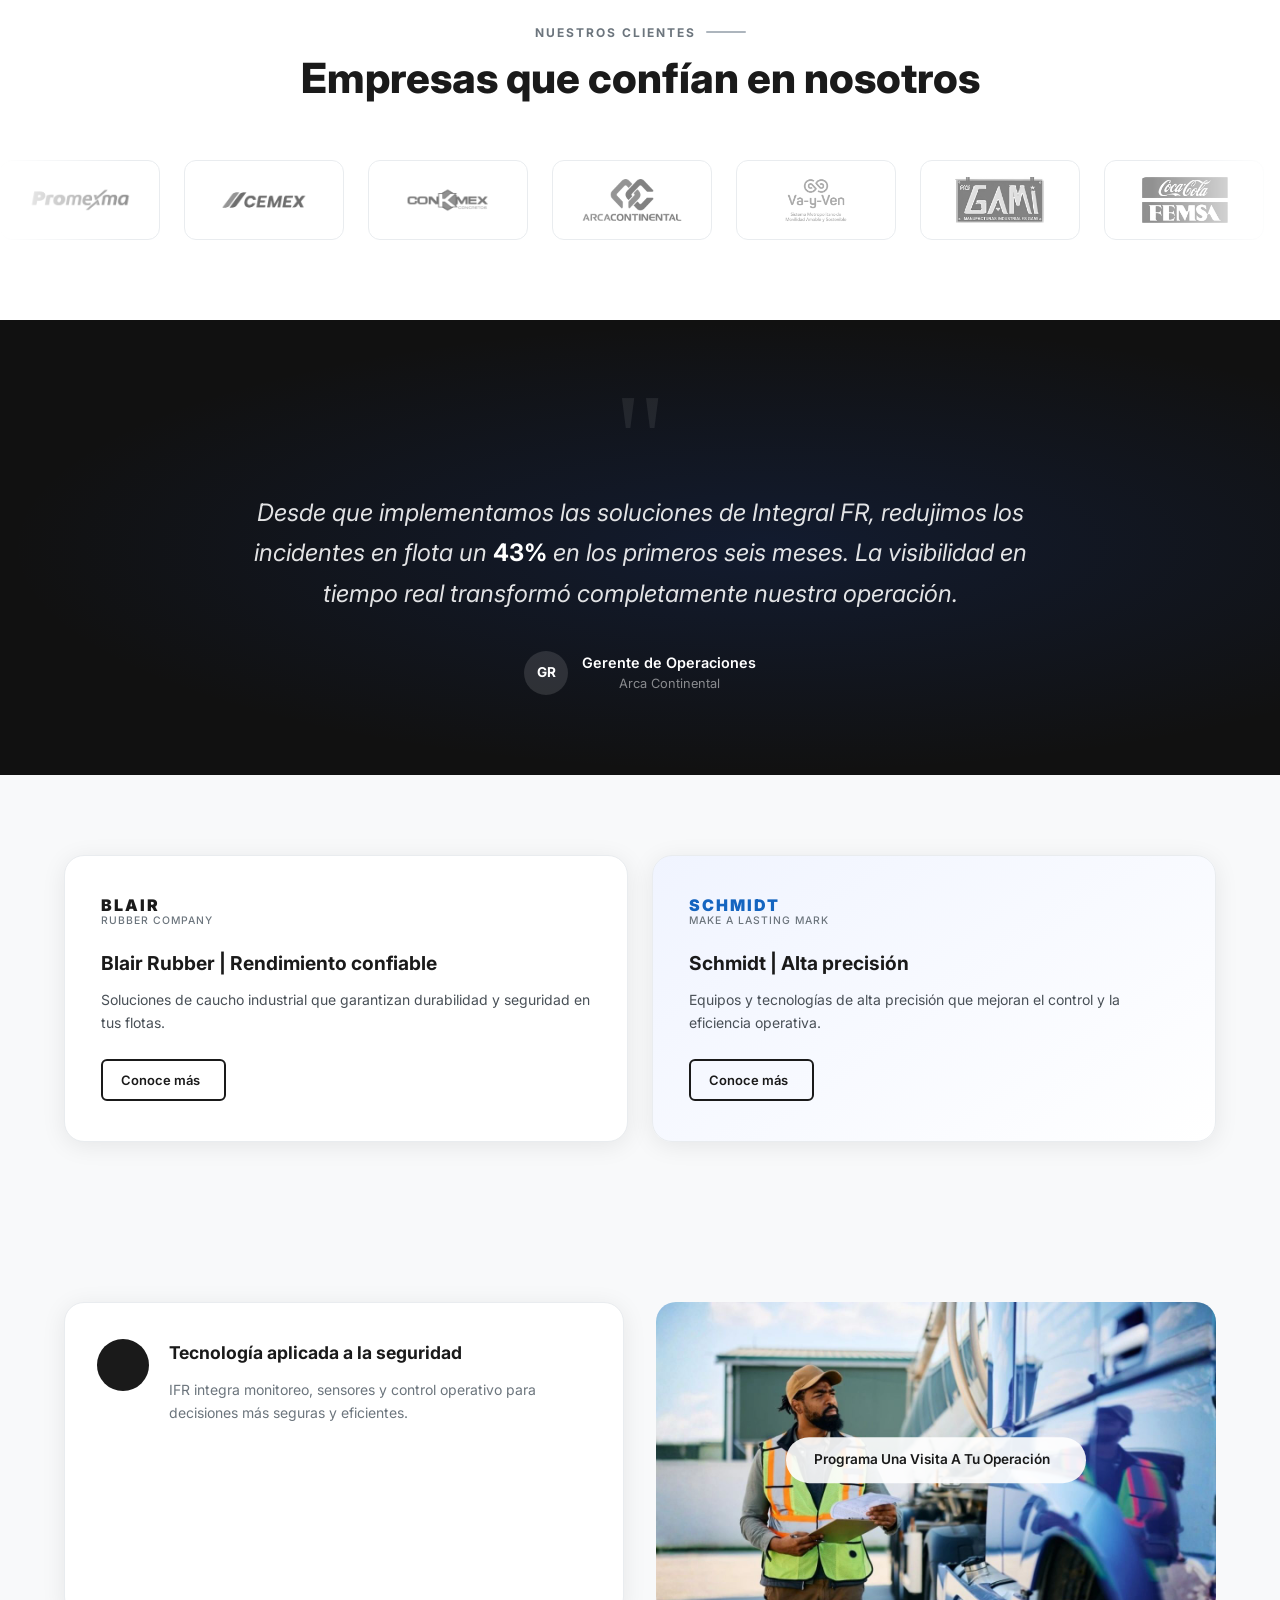
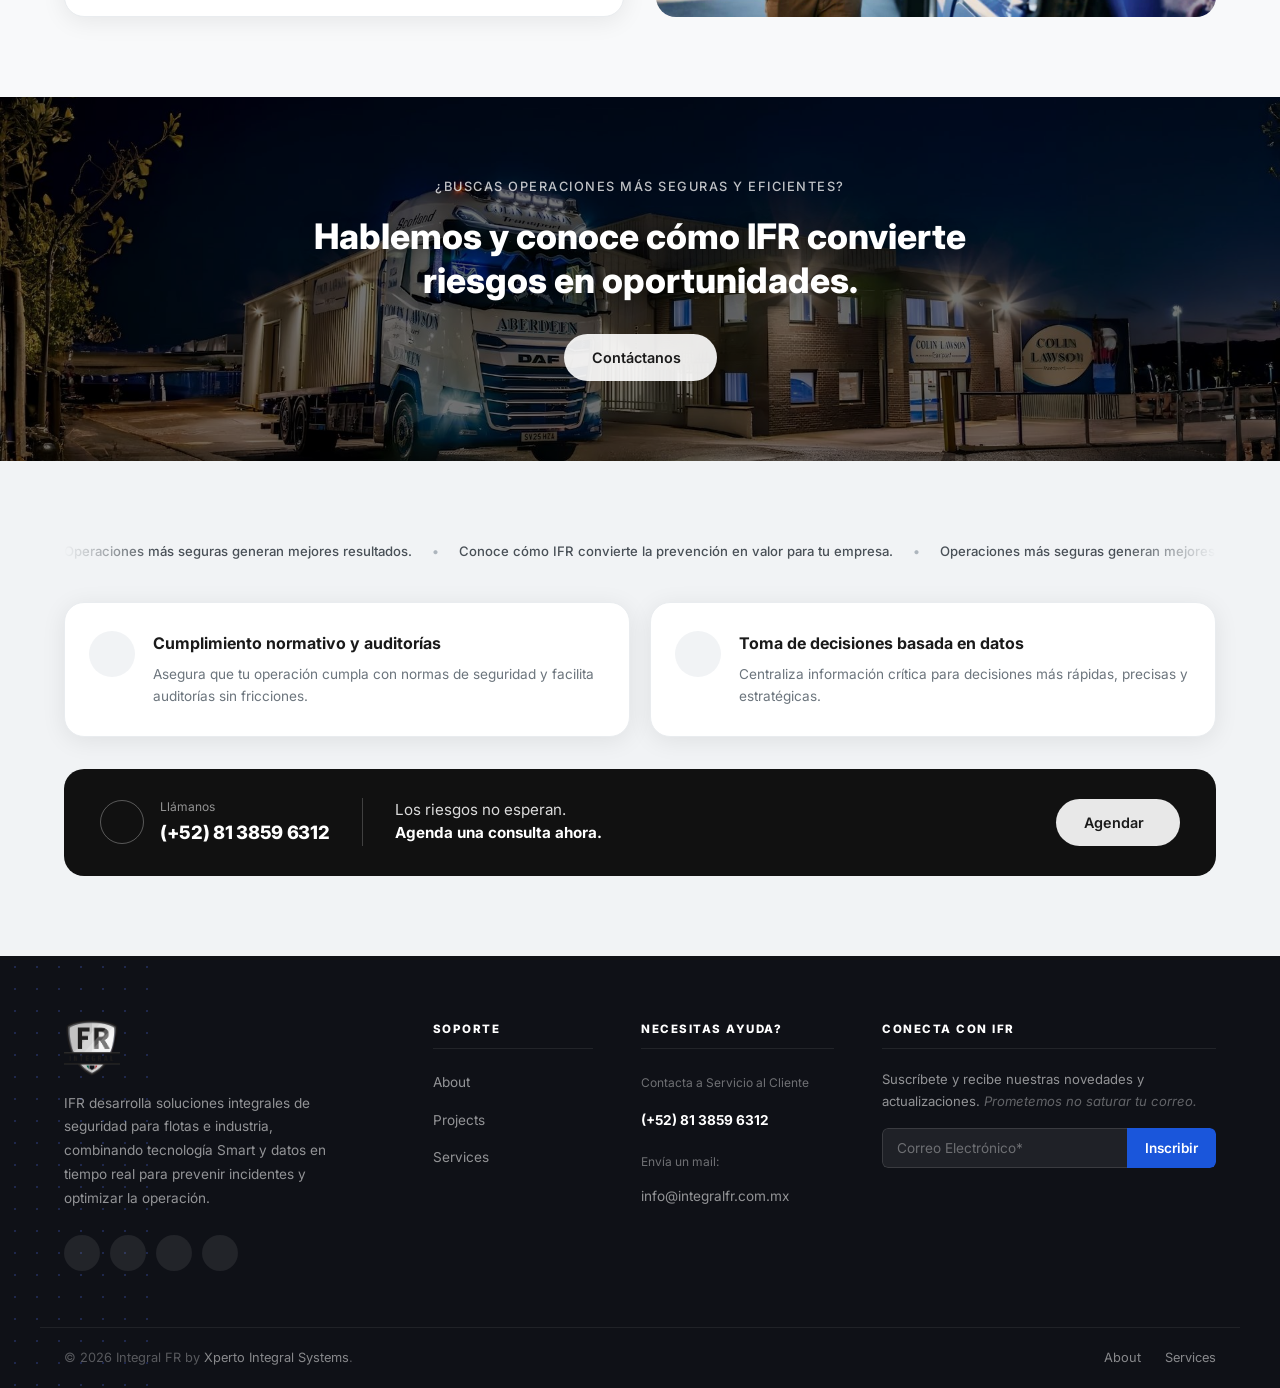
==== commit 2c9325cc: "Navbar bolder fonts, bigger logo, favicon - Top-bar social/contact links: font-weight 400→600 - Navb" ====
--- a/index.html
+++ b/index.html
@@ -4,6 +4,7 @@
   <meta charset="UTF-8" />
   <meta name="viewport" content="width=device-width, initial-scale=1.0" />
   <title>Integral FR – Tecnología inteligente para prevenir riesgos</title>
+  <link rel="icon" type="image/png" href="./IFR/logo.png" />
   <link rel="stylesheet" href="css/styles.css" />
   <!-- Remixicon para íconos -->
   <link href="https://cdn.jsdelivr.net/npm/remixicon@4.2.0/fonts/remixicon.css" rel="stylesheet" />
@@ -525,7 +526,7 @@
 
       <!-- Columna 1: Sobre la empresa -->
       <div class="footer__brand">
-        <img src="./IFR/logo-fondo.png" alt="Integral FR" class="footer__logo" />
+        <img src="./IFR/logo.png" alt="Integral FR" class="footer__logo" />
         <p>IFR desarrolla soluciones integrales de seguridad para flotas e industria, combinando tecnología Smart y datos en tiempo real para prevenir incidentes y optimizar la operación.</p>
         <ul class="footer__social">
           <li><a href="https://www.linkedin.com/company/integralfr" aria-label="LinkedIn"><i class="ri-linkedin-fill"></i></a></li>
--- a/css/styles.css
+++ b/css/styles.css
@@ -123,6 +123,7 @@
   align-items: center;
   gap: 4px;
   color: var(--color-gray-400);
+  font-weight: 600;
   transition: color var(--transition);
 }
 .top-bar__social a:hover,
@@ -161,7 +162,7 @@
 }
 
 .navbar__logo img {
-  height: 52px;
+  height: 64px;
   width: auto;
 }
 
@@ -204,7 +205,7 @@
   padding: 8px 12px;
   border-radius: var(--radius-sm);
   font-size: .875rem;
-  font-weight: 500;
+  font-weight: 600;
   color: var(--color-gray-700);
   white-space: nowrap;
   transition: color var(--transition), background var(--transition);
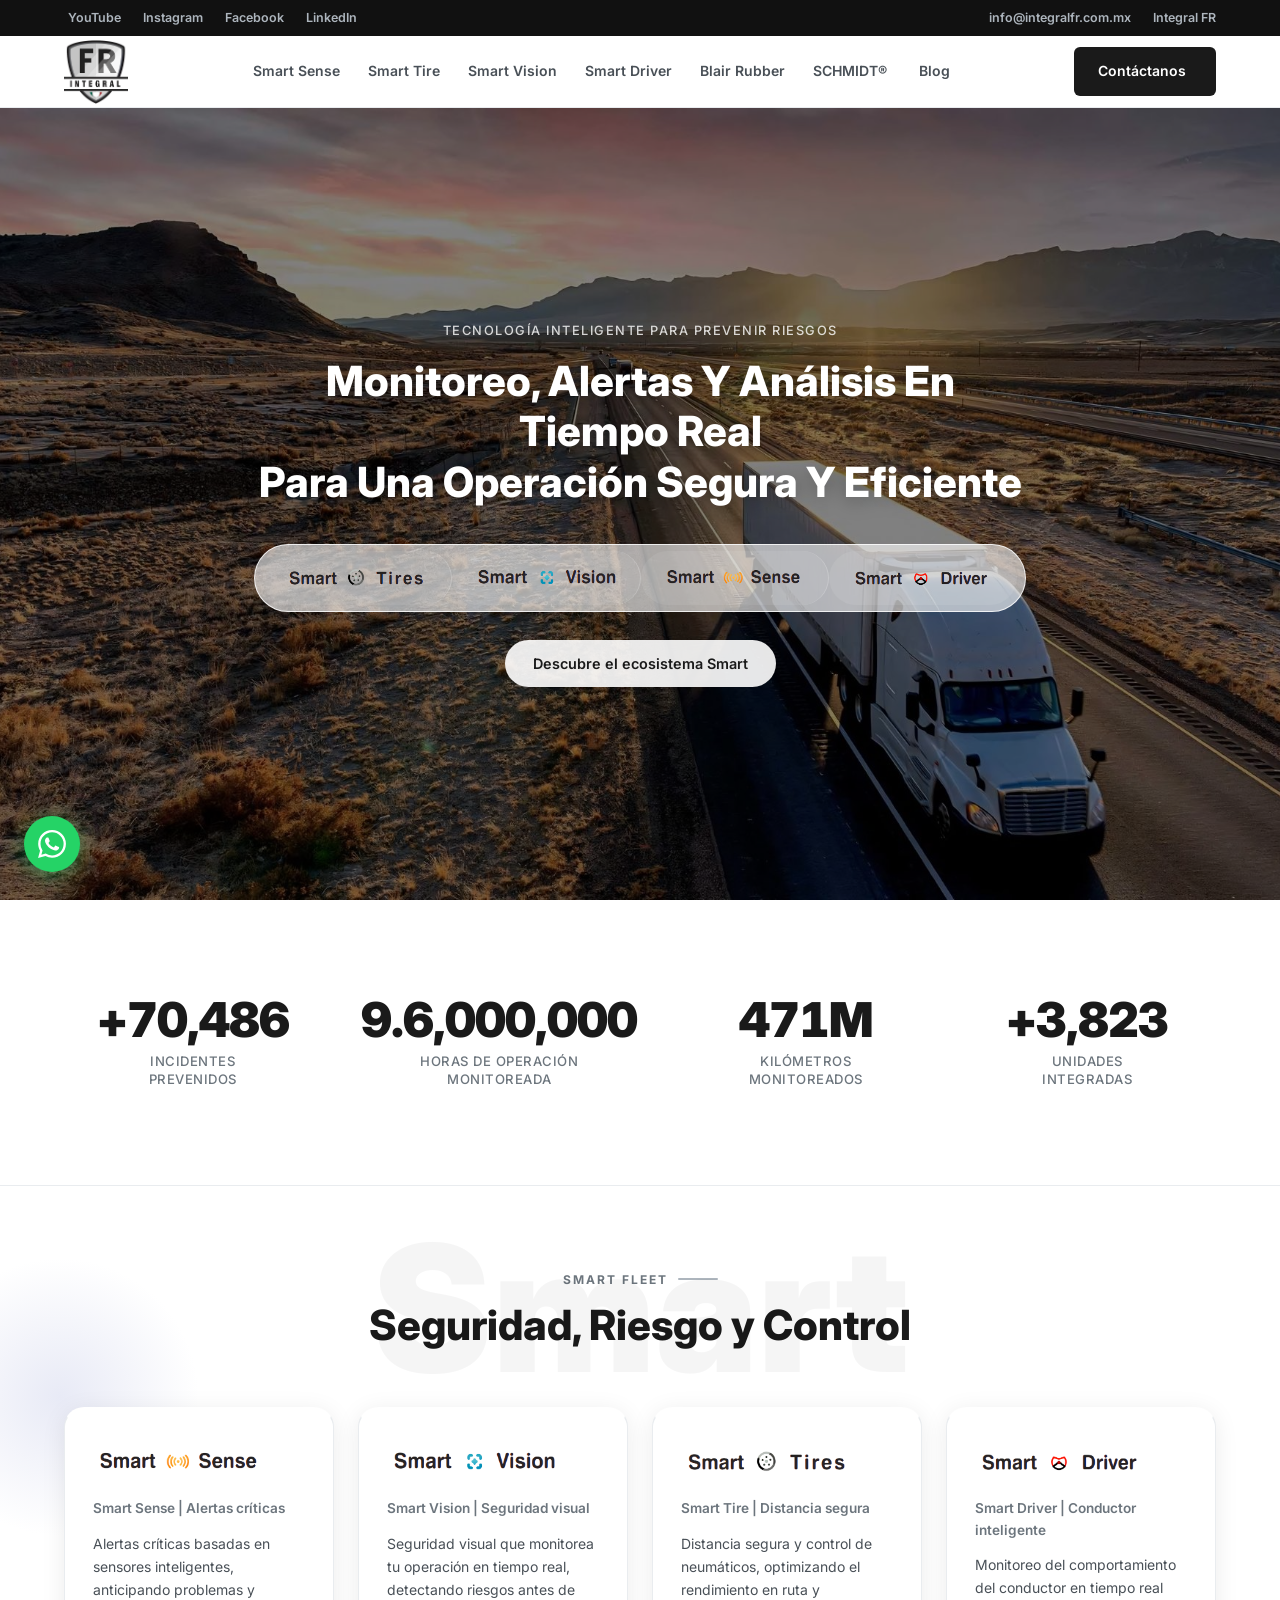
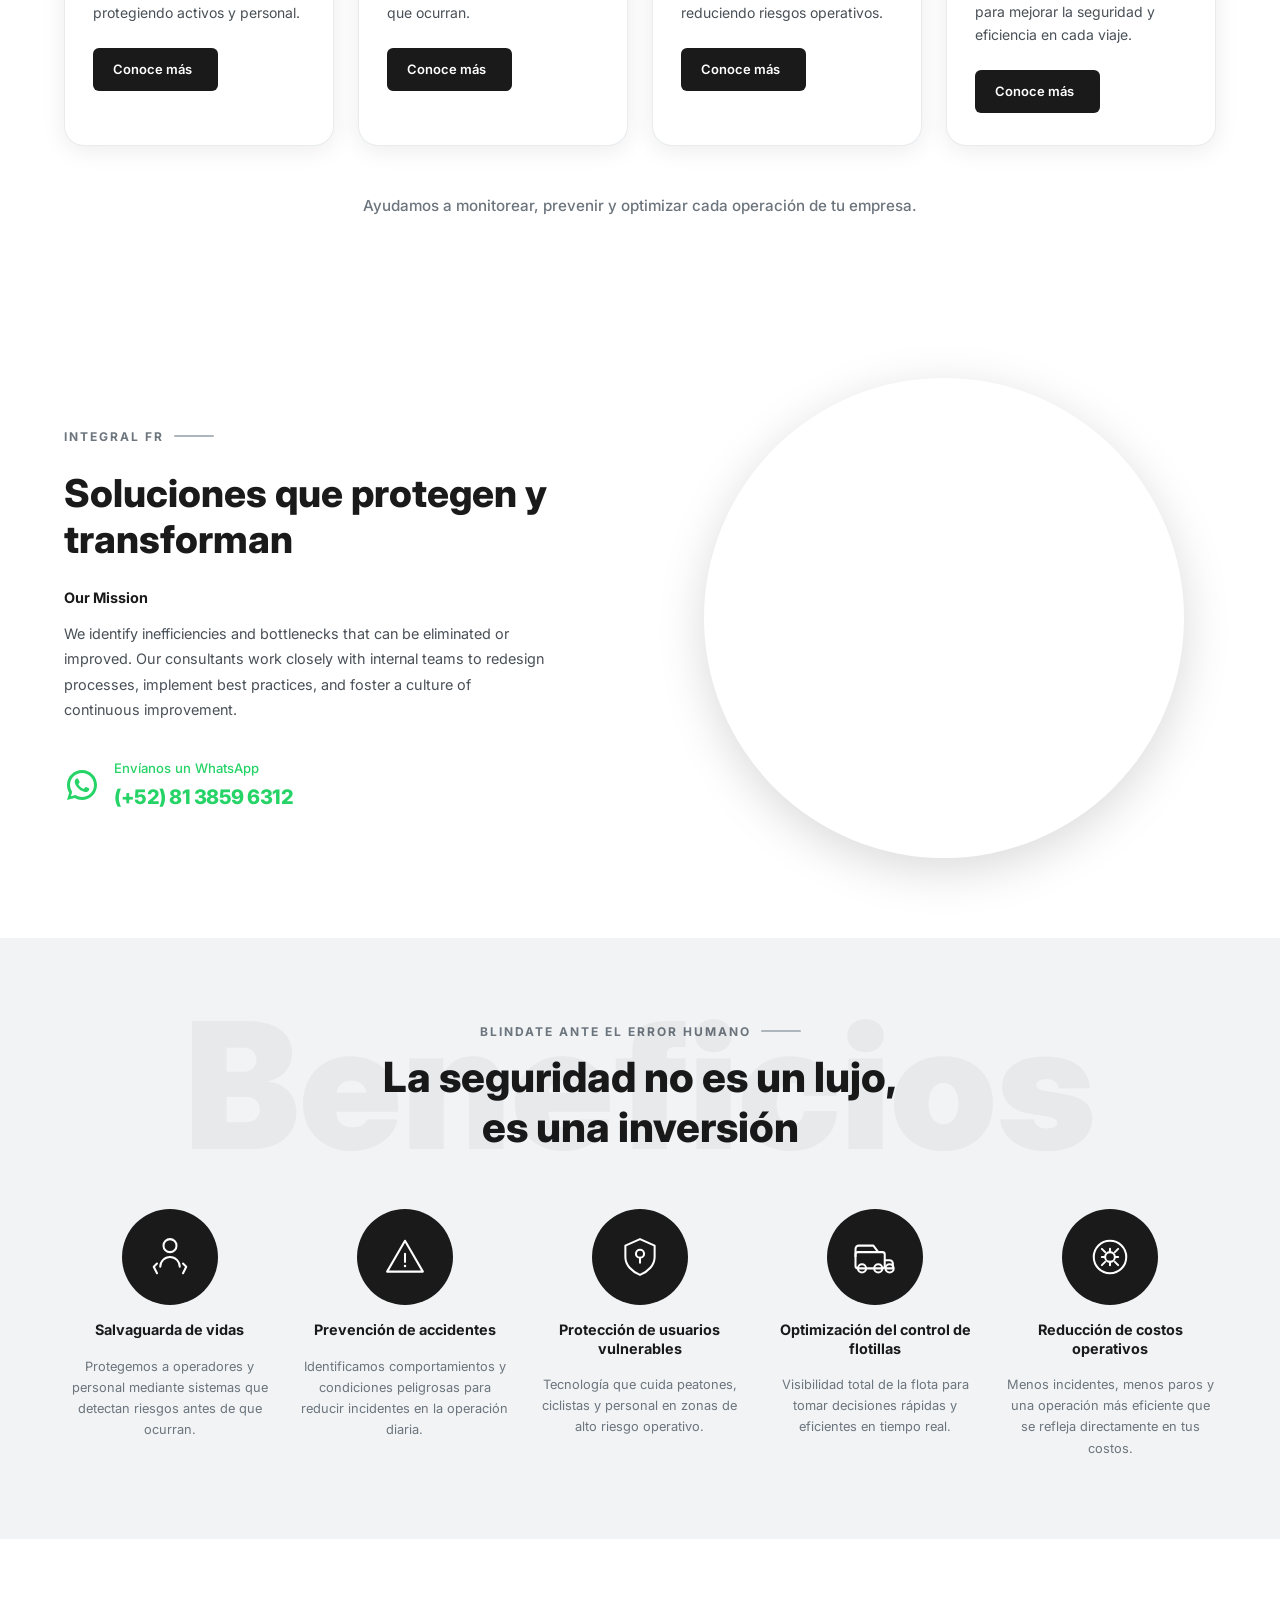
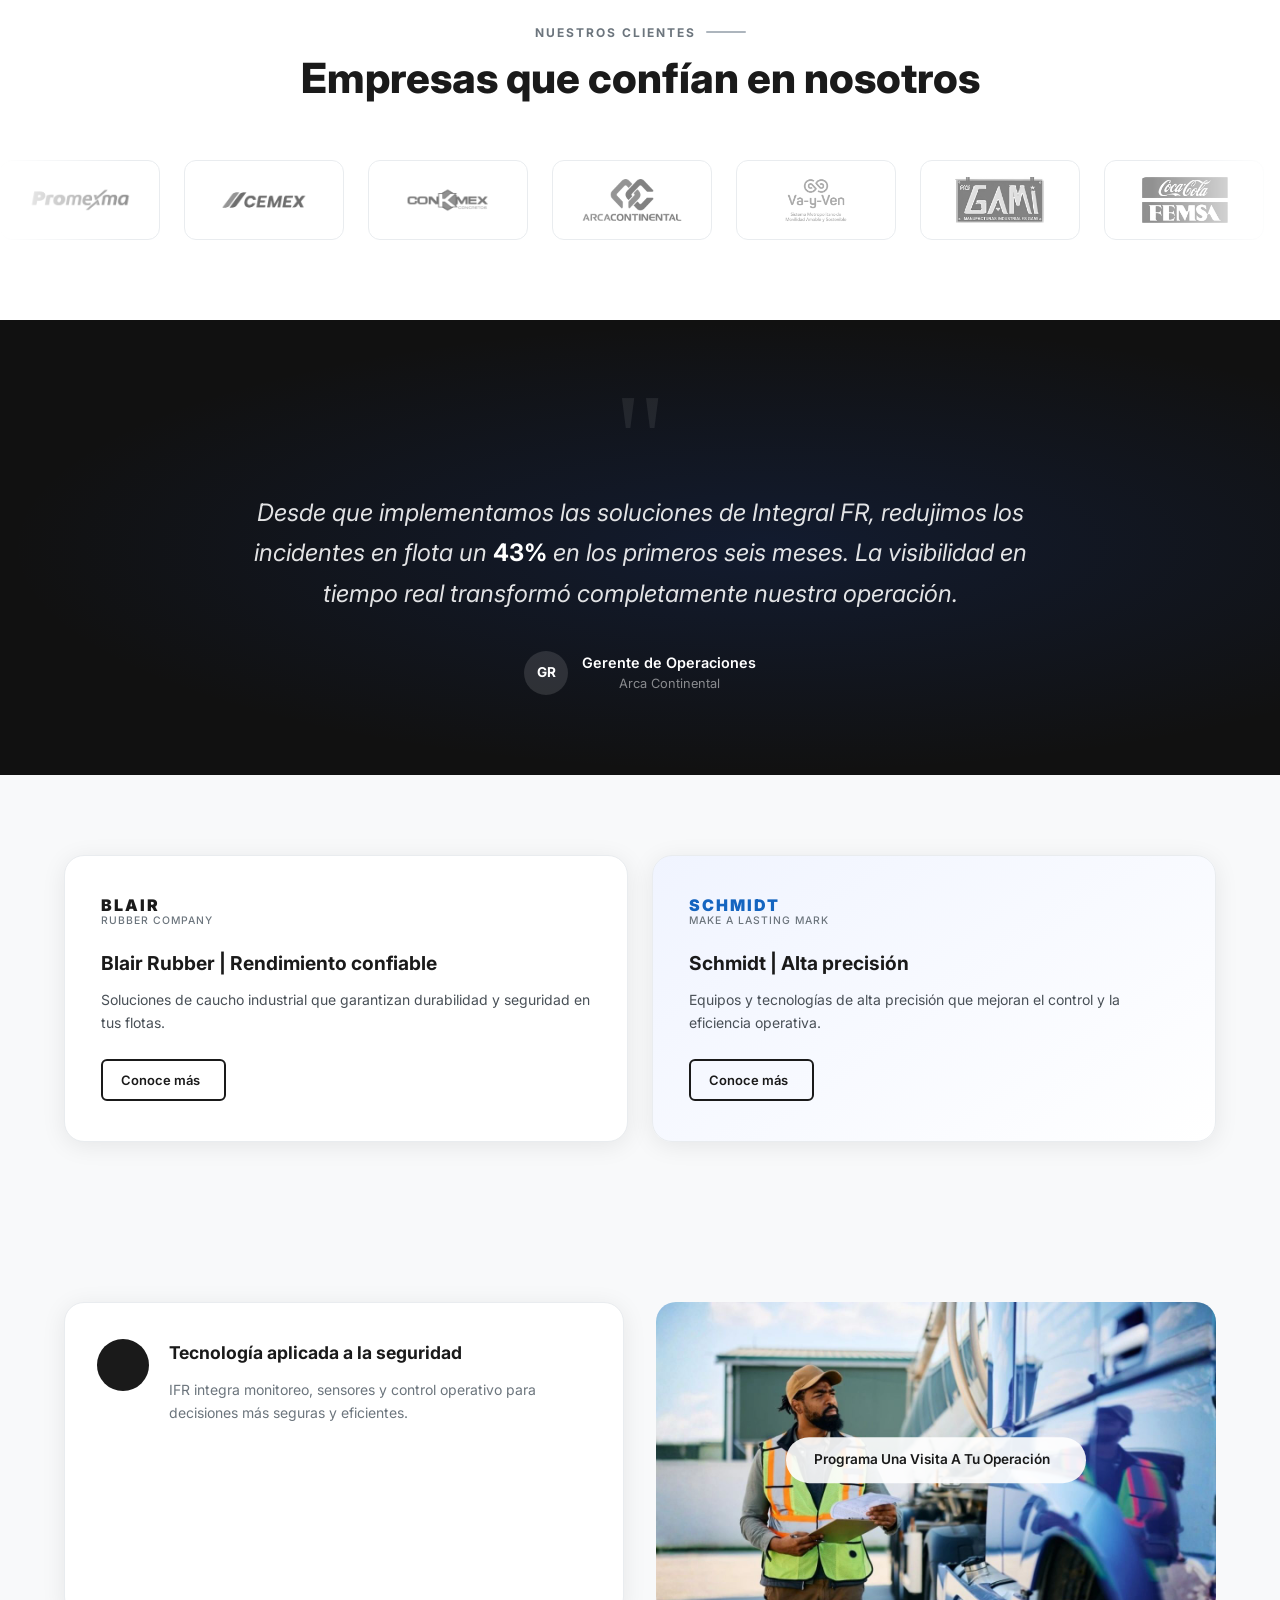
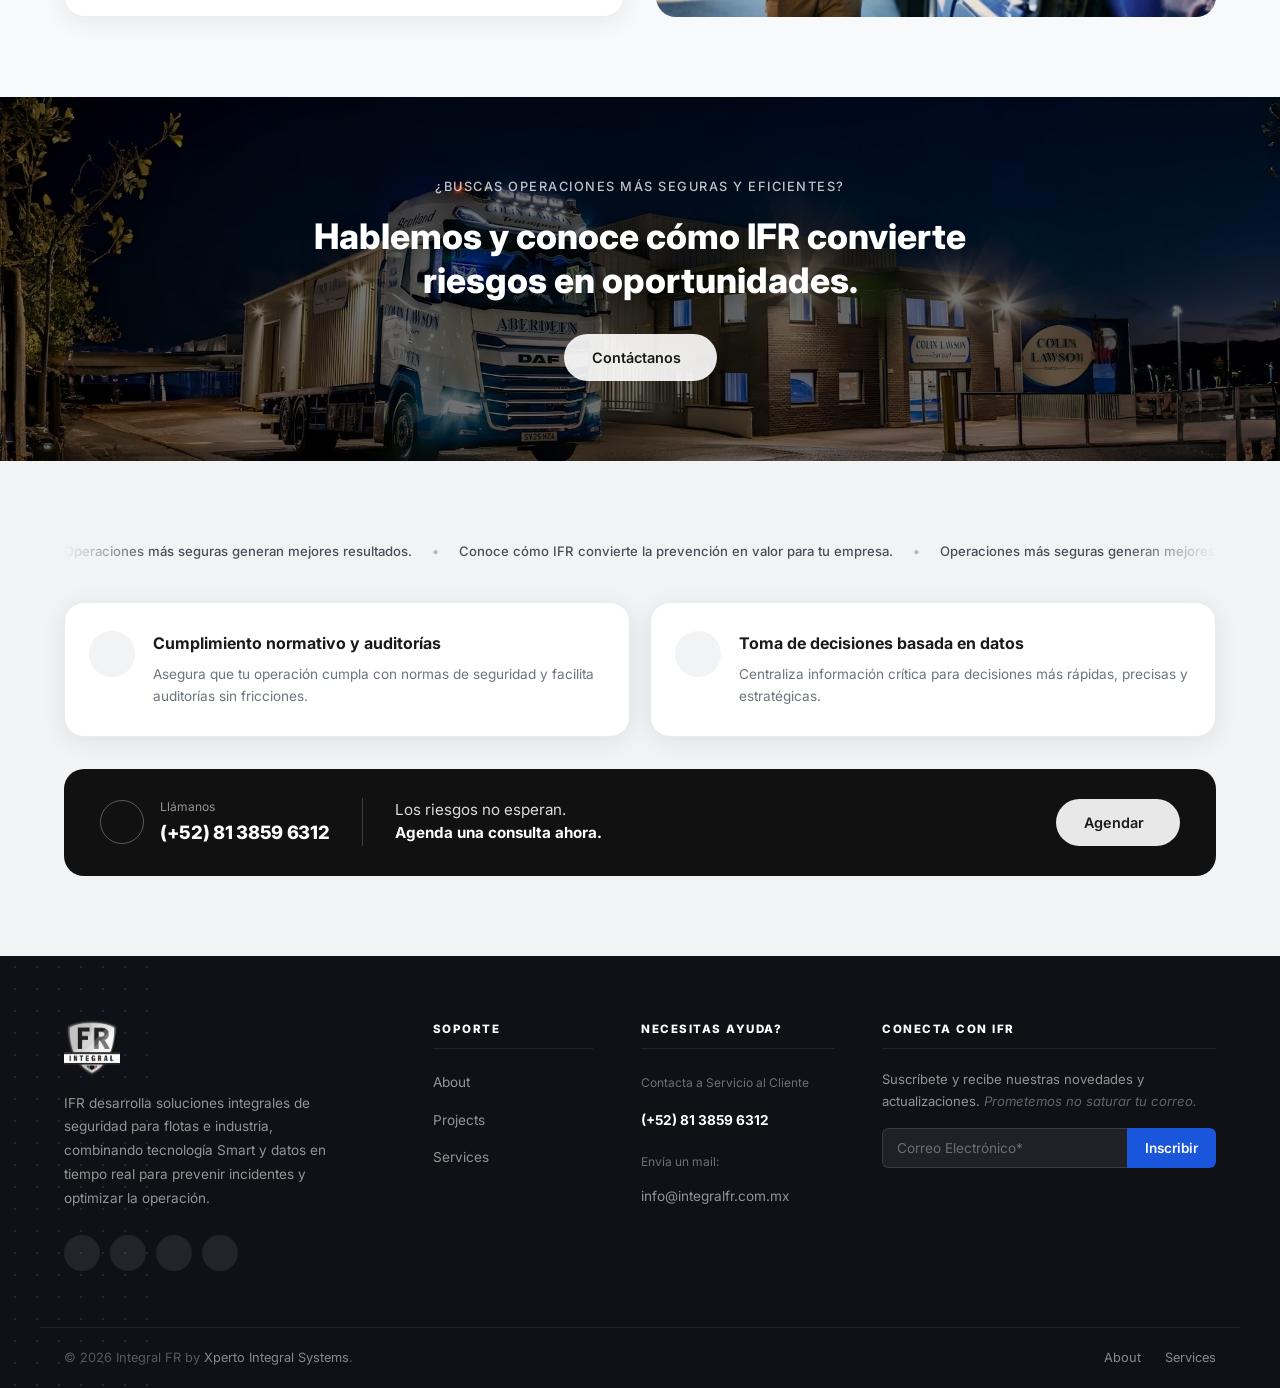
==== commit dcc79789: "Merge remote-tracking branch 'origin/claude/compassionate-newton-PUBhT'" ====
--- a/index.html
+++ b/index.html
@@ -526,7 +526,7 @@
 
       <!-- Columna 1: Sobre la empresa -->
       <div class="footer__brand">
-        <img src="./IFR/logo.png" alt="Integral FR" class="footer__logo" />
+        <img src="./IFR/logo-fondo.png" alt="Integral FR" class="footer__logo" />
         <p>IFR desarrolla soluciones integrales de seguridad para flotas e industria, combinando tecnología Smart y datos en tiempo real para prevenir incidentes y optimizar la operación.</p>
         <ul class="footer__social">
           <li><a href="https://www.linkedin.com/company/integralfr" aria-label="LinkedIn"><i class="ri-linkedin-fill"></i></a></li>
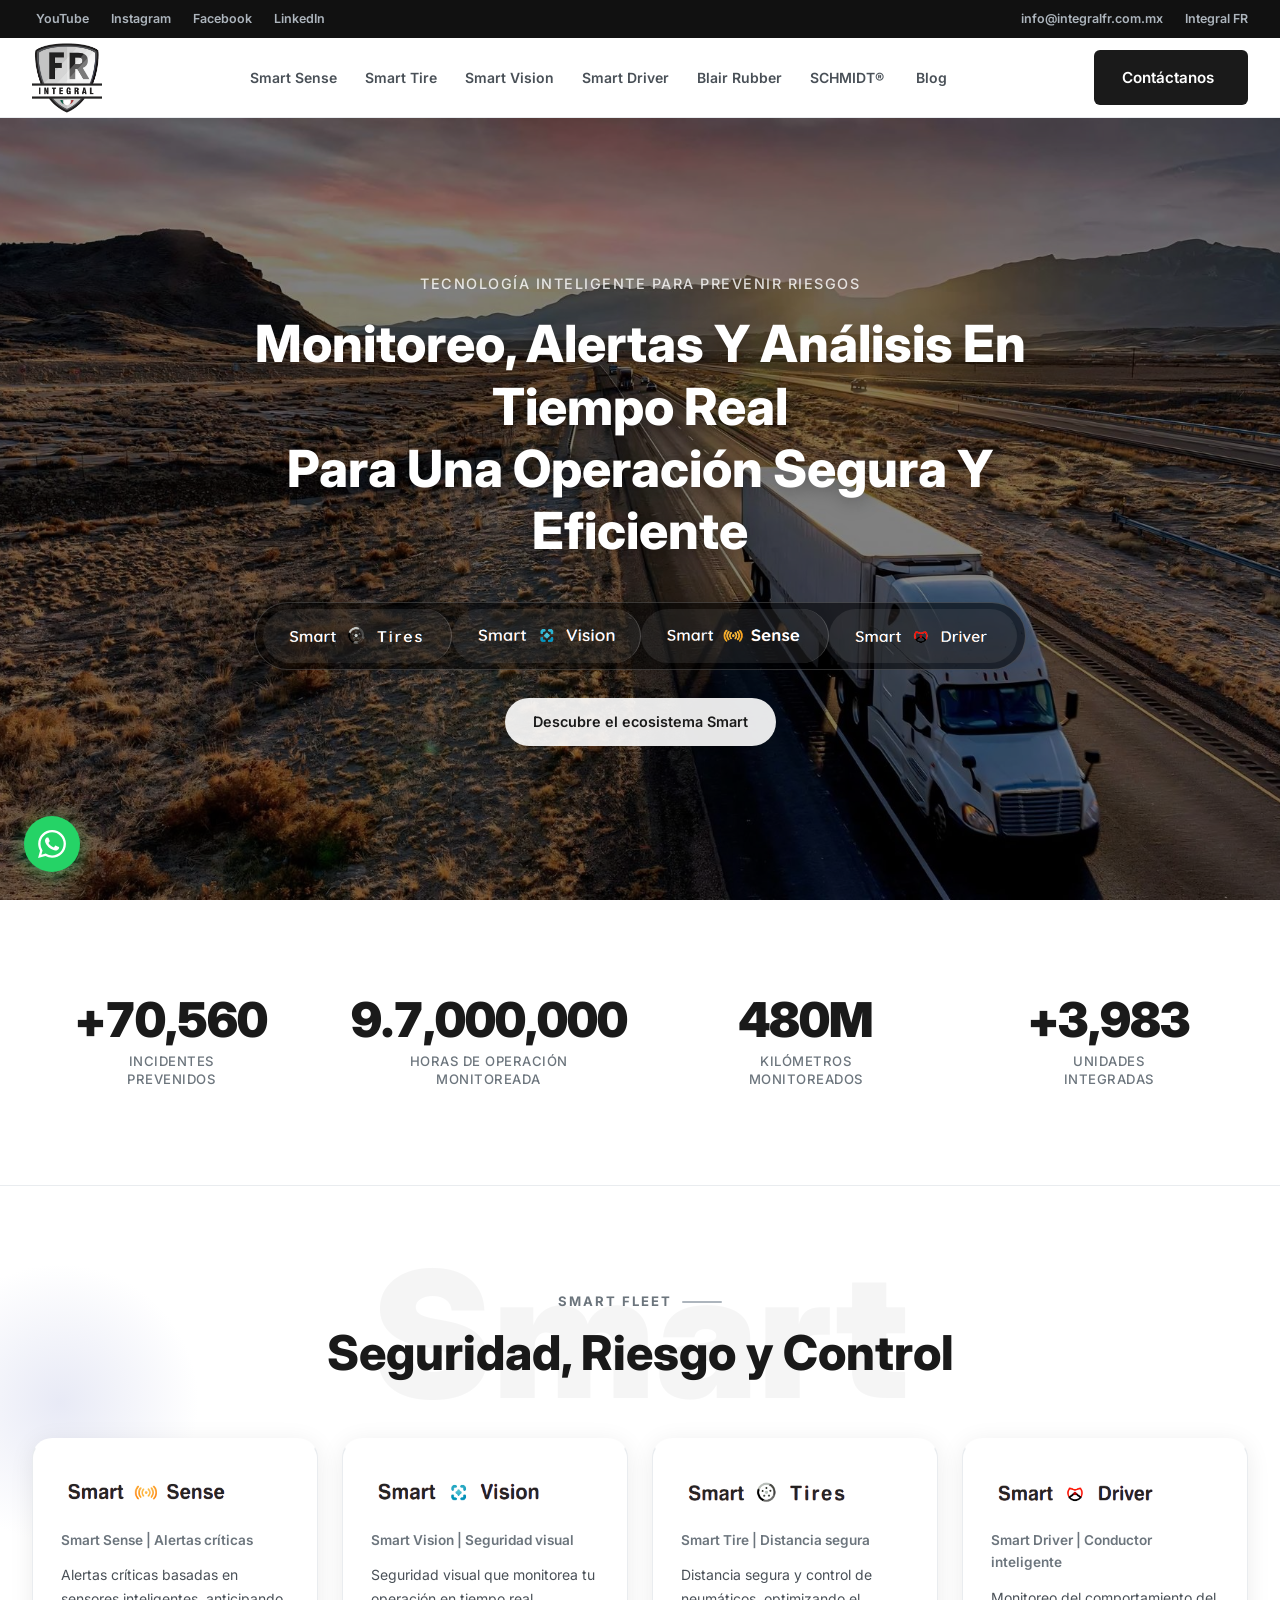
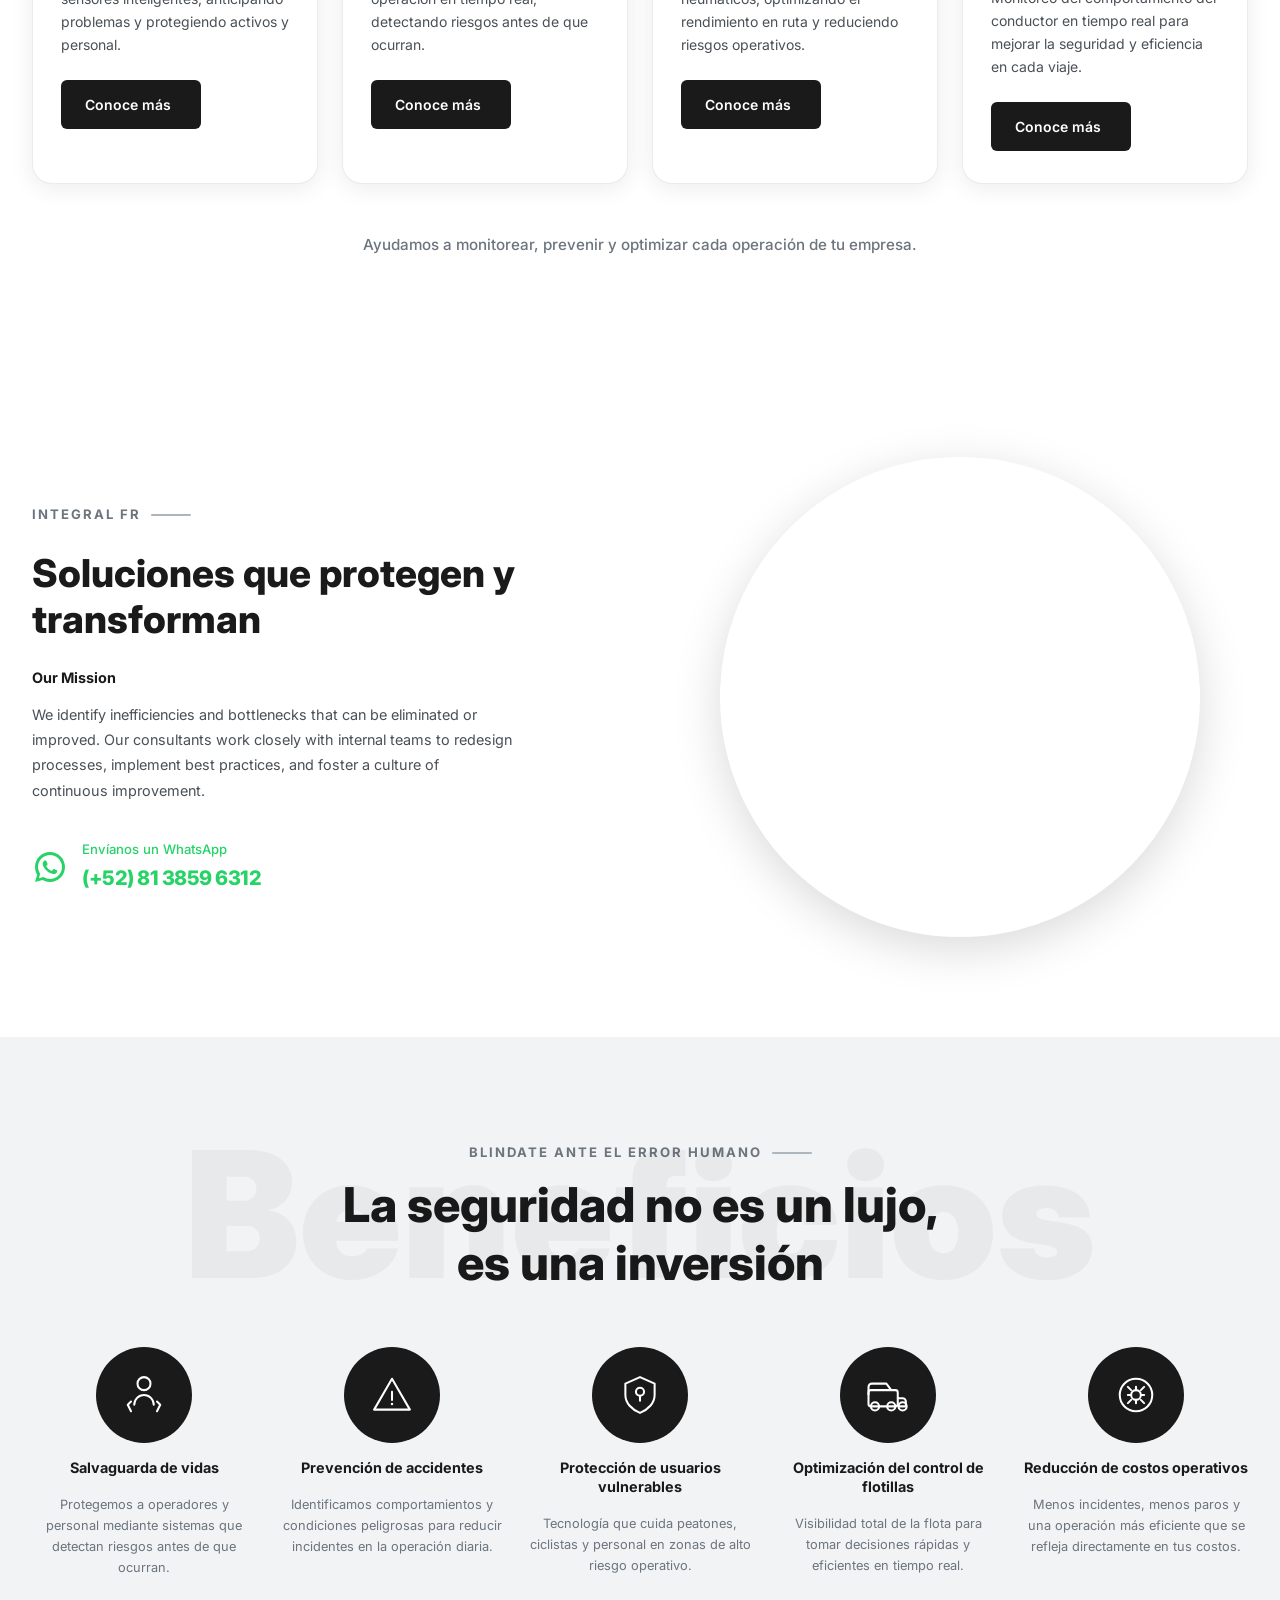
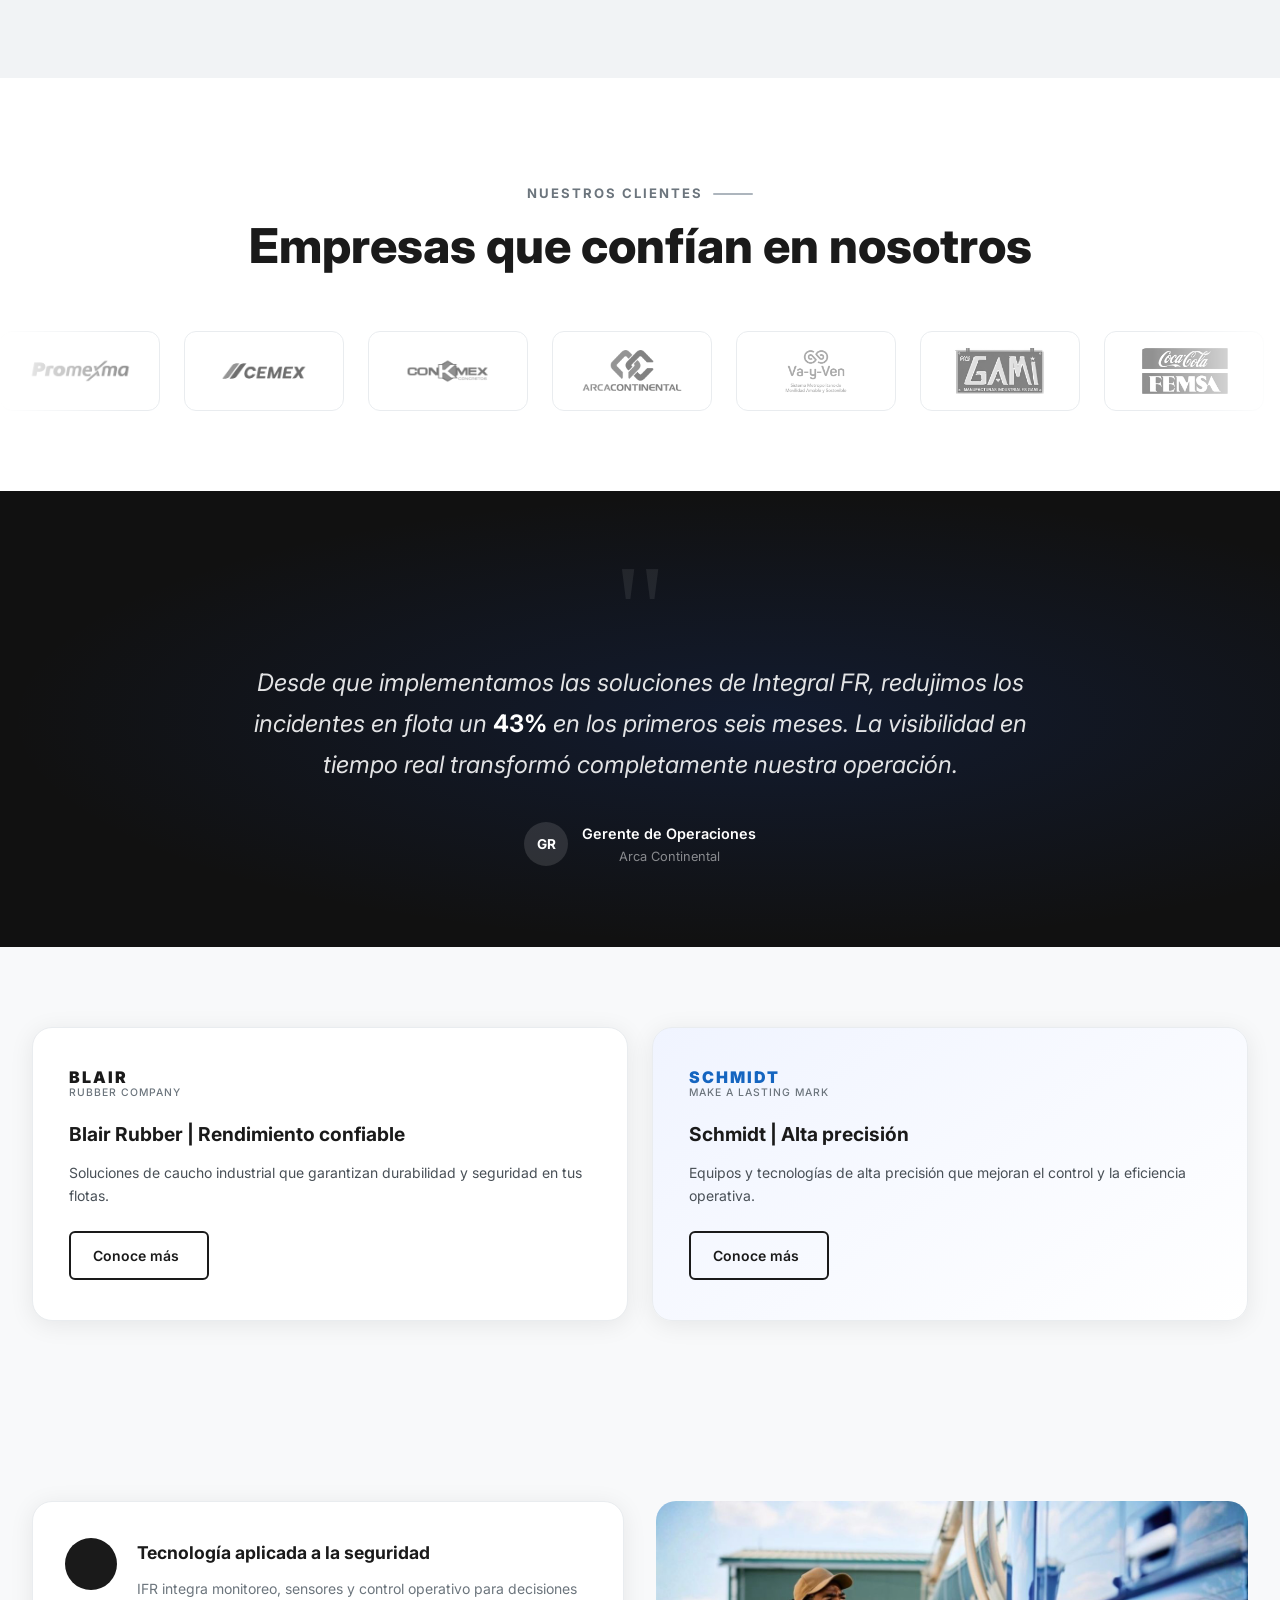
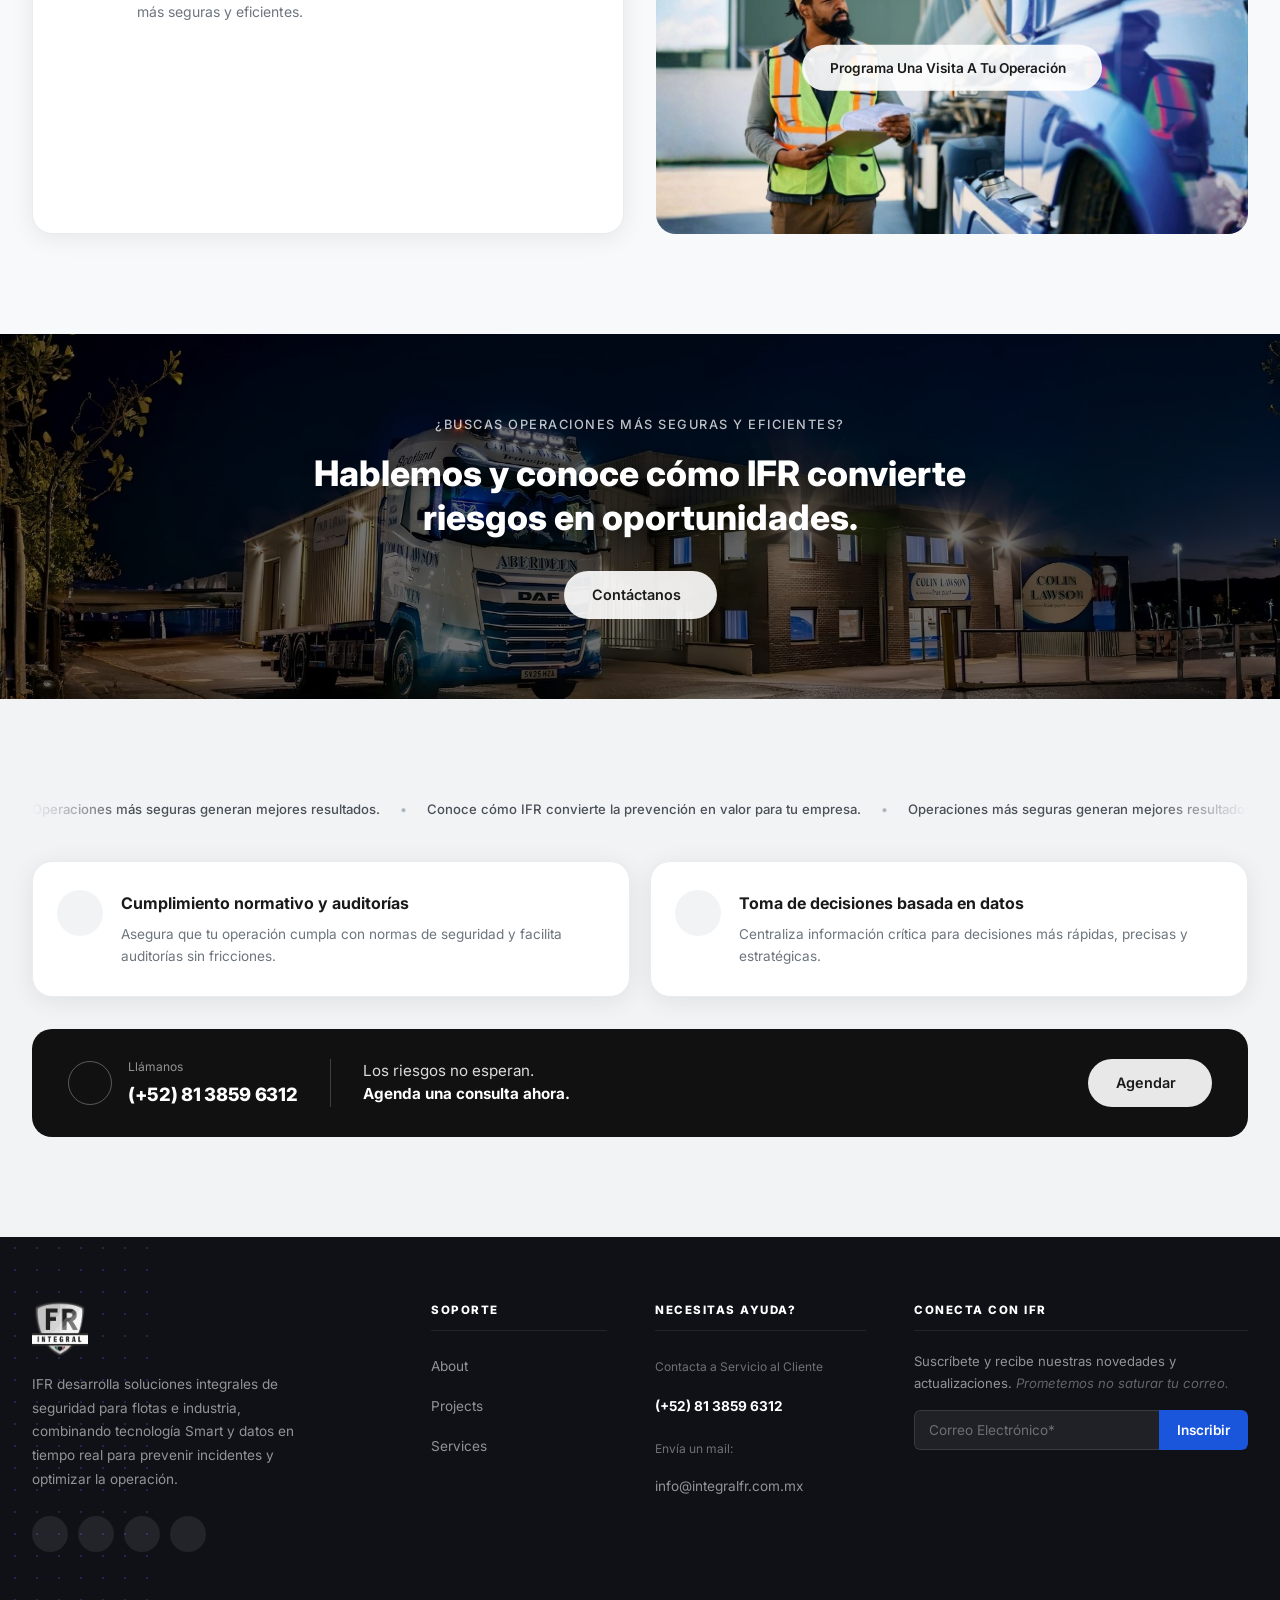
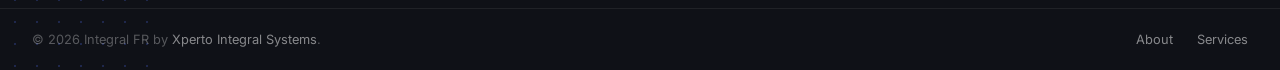
==== commit a84bbc59: "Scale up UI, inv logos in hero, logo-fondo favicon - font-size body: 16px→17px, section padding: 80→" ====
--- a/index.html
+++ b/index.html
@@ -4,7 +4,7 @@
   <meta charset="UTF-8" />
   <meta name="viewport" content="width=device-width, initial-scale=1.0" />
   <title>Integral FR – Tecnología inteligente para prevenir riesgos</title>
-  <link rel="icon" type="image/png" href="./IFR/logo.png" />
+  <link rel="icon" type="image/png" href="./IFR/logo-fondo.png" />
   <link rel="stylesheet" href="css/styles.css" />
   <!-- Remixicon para íconos -->
   <link href="https://cdn.jsdelivr.net/npm/remixicon@4.2.0/fonts/remixicon.css" rel="stylesheet" />
@@ -95,16 +95,16 @@
       <!-- Logos PNG que tú agregas en img/ -->
       <div class="hero__products">
         <a href="#smart-tire" class="hero__product-link">
-        <img src="./IFR/smart-tires.png" alt="Smart Tires" />
+          <img src="./IFR/smar-tire-inv.png" alt="Smart Tires" />
         </a>
         <a href="#smart-vision" class="hero__product-link">
-          <img src="./IFR/smart-vision.png" alt="Smart Vision" />
+          <img src="./IFR/smart-vision-inv.png" alt="Smart Vision" />
         </a>
         <a href="#smart-sense" class="hero__product-link">
-          <img src="./IFR/smart-sense.png" alt="Smart Sense" />
+          <img src="./IFR/smart-sense-inv.png" alt="Smart Sense" />
         </a>
         <a href="#smart-driver" class="hero__product-link">
-          <img src="./IFR/smart-driver.png" alt="Smart Driver" />
+          <img src="./IFR/smart-driver-inv.png" alt="Smart Driver" />
         </a>
       </div>
 
--- a/css/styles.css
+++ b/css/styles.css
@@ -27,8 +27,8 @@
   --shadow-card-hover: 0 8px 40px rgba(0,0,0,.14);
   --transition: 0.28s ease;
 
-  --navbar-height: 72px;
-  --topbar-height: 36px;
+  --navbar-height: 80px;
+  --topbar-height: 38px;
 }
 
 html {
@@ -40,7 +40,8 @@
   font-family: var(--font-main);
   color: var(--color-dark);
   background: var(--color-white);
-  line-height: 1.6;
+  font-size: 17px;
+  line-height: 1.65;
   -webkit-font-smoothing: antialiased;
   overflow-x: hidden;
 }
@@ -52,13 +53,13 @@
 /* ─── Container ─── */
 .container {
   width: 100%;
-  max-width: 1200px;
+  max-width: 1280px;
   margin-inline: auto;
-  padding-inline: 24px;
+  padding-inline: 32px;
 }
 
 /* ─── Sección base ─── */
-.section { padding-block: 80px; }
+.section { padding-block: 100px; }
 .text-center { text-align: center; }
 
 /* ═══════════════════════════════════════════════
@@ -68,9 +69,9 @@
   display: inline-flex;
   align-items: center;
   gap: 6px;
-  padding: 11px 22px;
+  padding: 13px 26px;
   border-radius: var(--radius-sm);
-  font-size: .875rem;
+  font-size: .95rem;
   font-weight: 600;
   cursor: pointer;
   transition: background var(--transition), color var(--transition), transform var(--transition);
@@ -91,7 +92,7 @@
 }
 .btn--outline:hover { background: var(--color-dark); color: var(--color-white); }
 
-.btn--sm { padding: 9px 18px; font-size: .8125rem; }
+.btn--sm { padding: 11px 22px; font-size: .875rem; }
 
 /* ═══════════════════════════════════════════════
    TOP BAR
@@ -162,7 +163,7 @@
 }
 
 .navbar__logo img {
-  height: 64px;
+  height: 70px;
   width: auto;
 }
 
@@ -329,32 +330,32 @@
 }
 
 .hero__eyebrow {
-  font-size: .8rem;
+  font-size: .9rem;
   font-weight: 500;
   letter-spacing: 1.5px;
   text-transform: uppercase;
   color: rgba(255,255,255,.8);
-  margin-bottom: 14px;
+  margin-bottom: 16px;
 }
 
 .hero__title {
-  font-size: clamp(1.5rem, 3.8vw, 2.6rem);
+  font-size: clamp(1.8rem, 4.2vw, 3.2rem);
   font-weight: 800;
   line-height: 1.22;
-  margin-bottom: 36px;
+  margin-bottom: 40px;
   text-shadow: 0 2px 20px rgba(0,0,0,.35);
 }
 
-/* Barra de logos PNG – fondo semitransparente como en el diseño */
+/* Barra de logos PNG – oscura para que resalten los logos inv (letras blancas) */
 .hero__products {
   display: flex;
   gap: 0;
   justify-content: center;
   align-items: center;
-  background: rgba(255,255,255,.62);
+  background: rgba(0,0,0,.52);
   backdrop-filter: blur(20px);
   -webkit-backdrop-filter: blur(20px);
-  border: 1px solid rgba(255,255,255,.80);
+  border: 1px solid rgba(255,255,255,.18);
   border-radius: 999px;
   padding: 6px 8px;
   margin-bottom: 28px;
@@ -431,7 +432,7 @@
   display: inline-flex;
   align-items: center;
   gap: 10px;
-  font-size: .75rem;
+  font-size: .82rem;
   font-weight: 700;
   letter-spacing: 2px;
   text-transform: uppercase;
@@ -447,7 +448,7 @@
 }
 
 .section__title {
-  font-size: clamp(1.8rem, 3.5vw, 2.6rem);
+  font-size: clamp(2rem, 3.8vw, 3rem);
   font-weight: 800;
   color: var(--color-dark);
   line-height: 1.2;
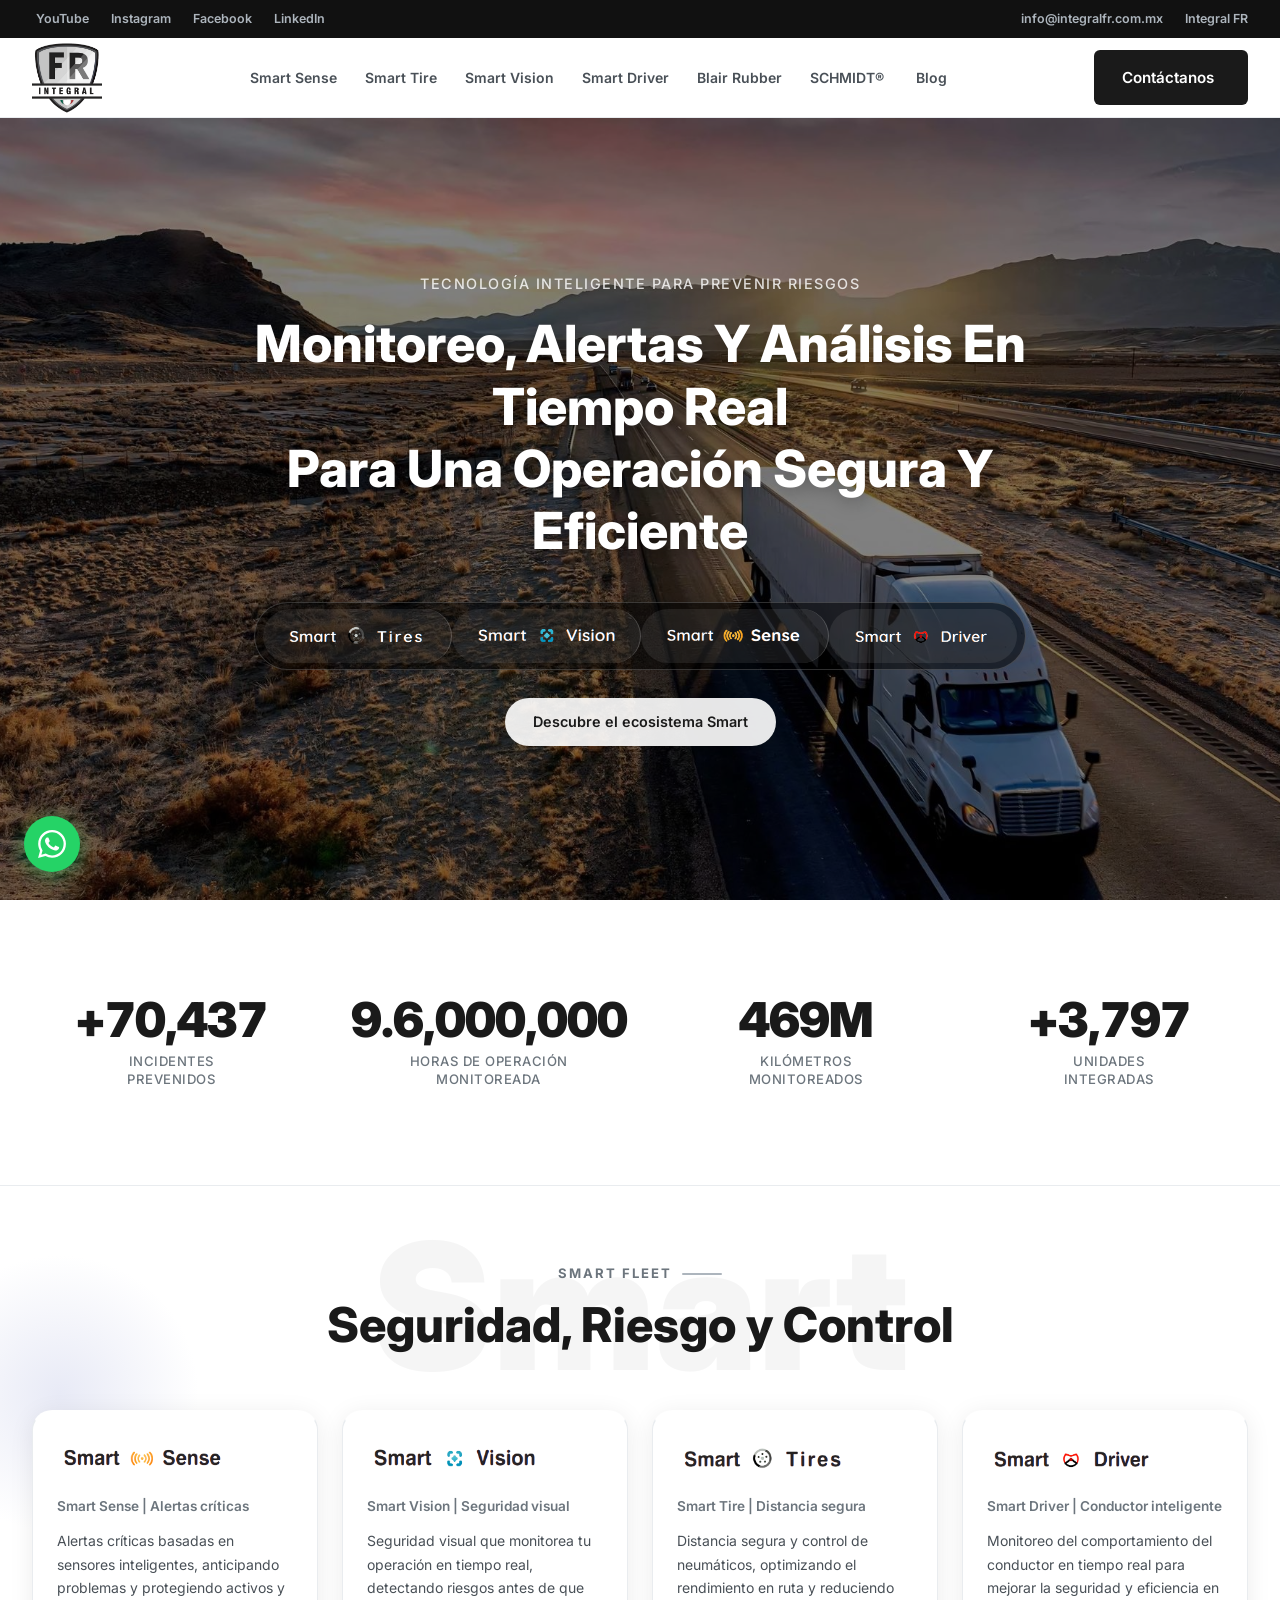
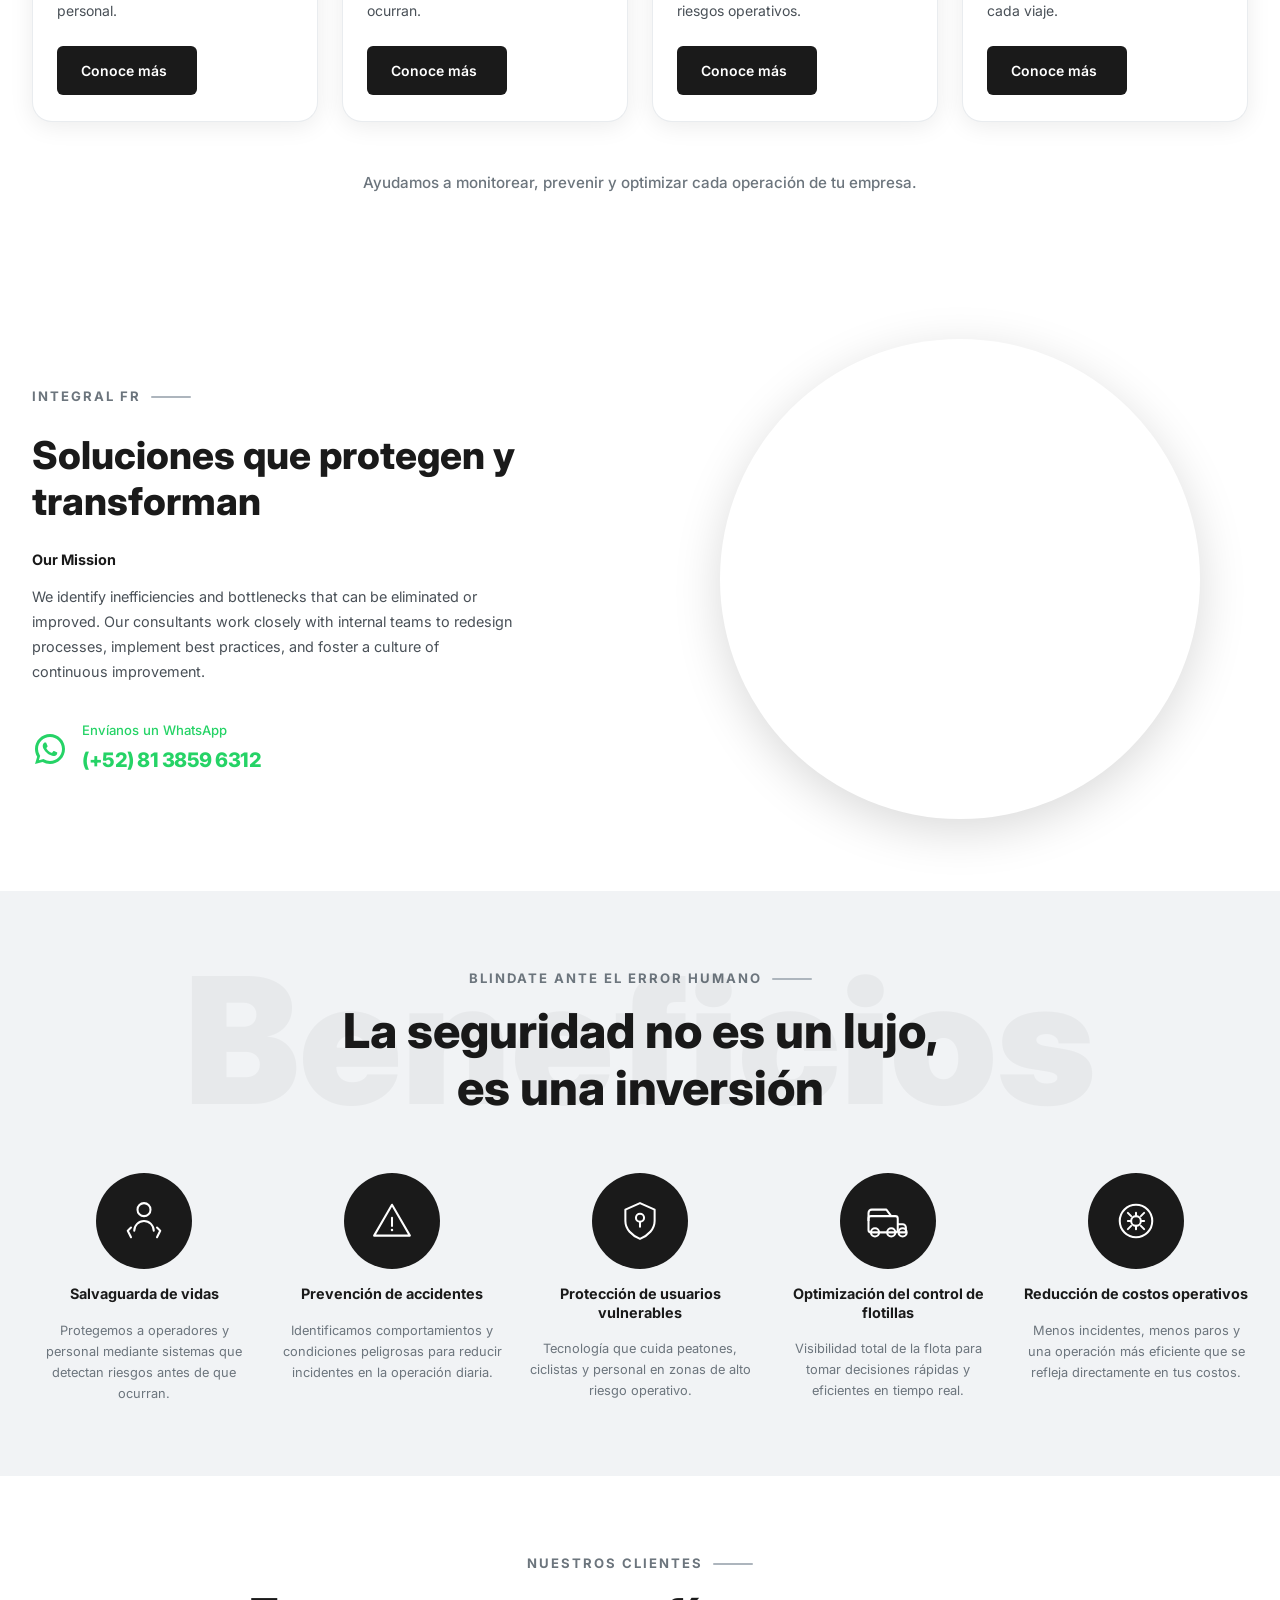
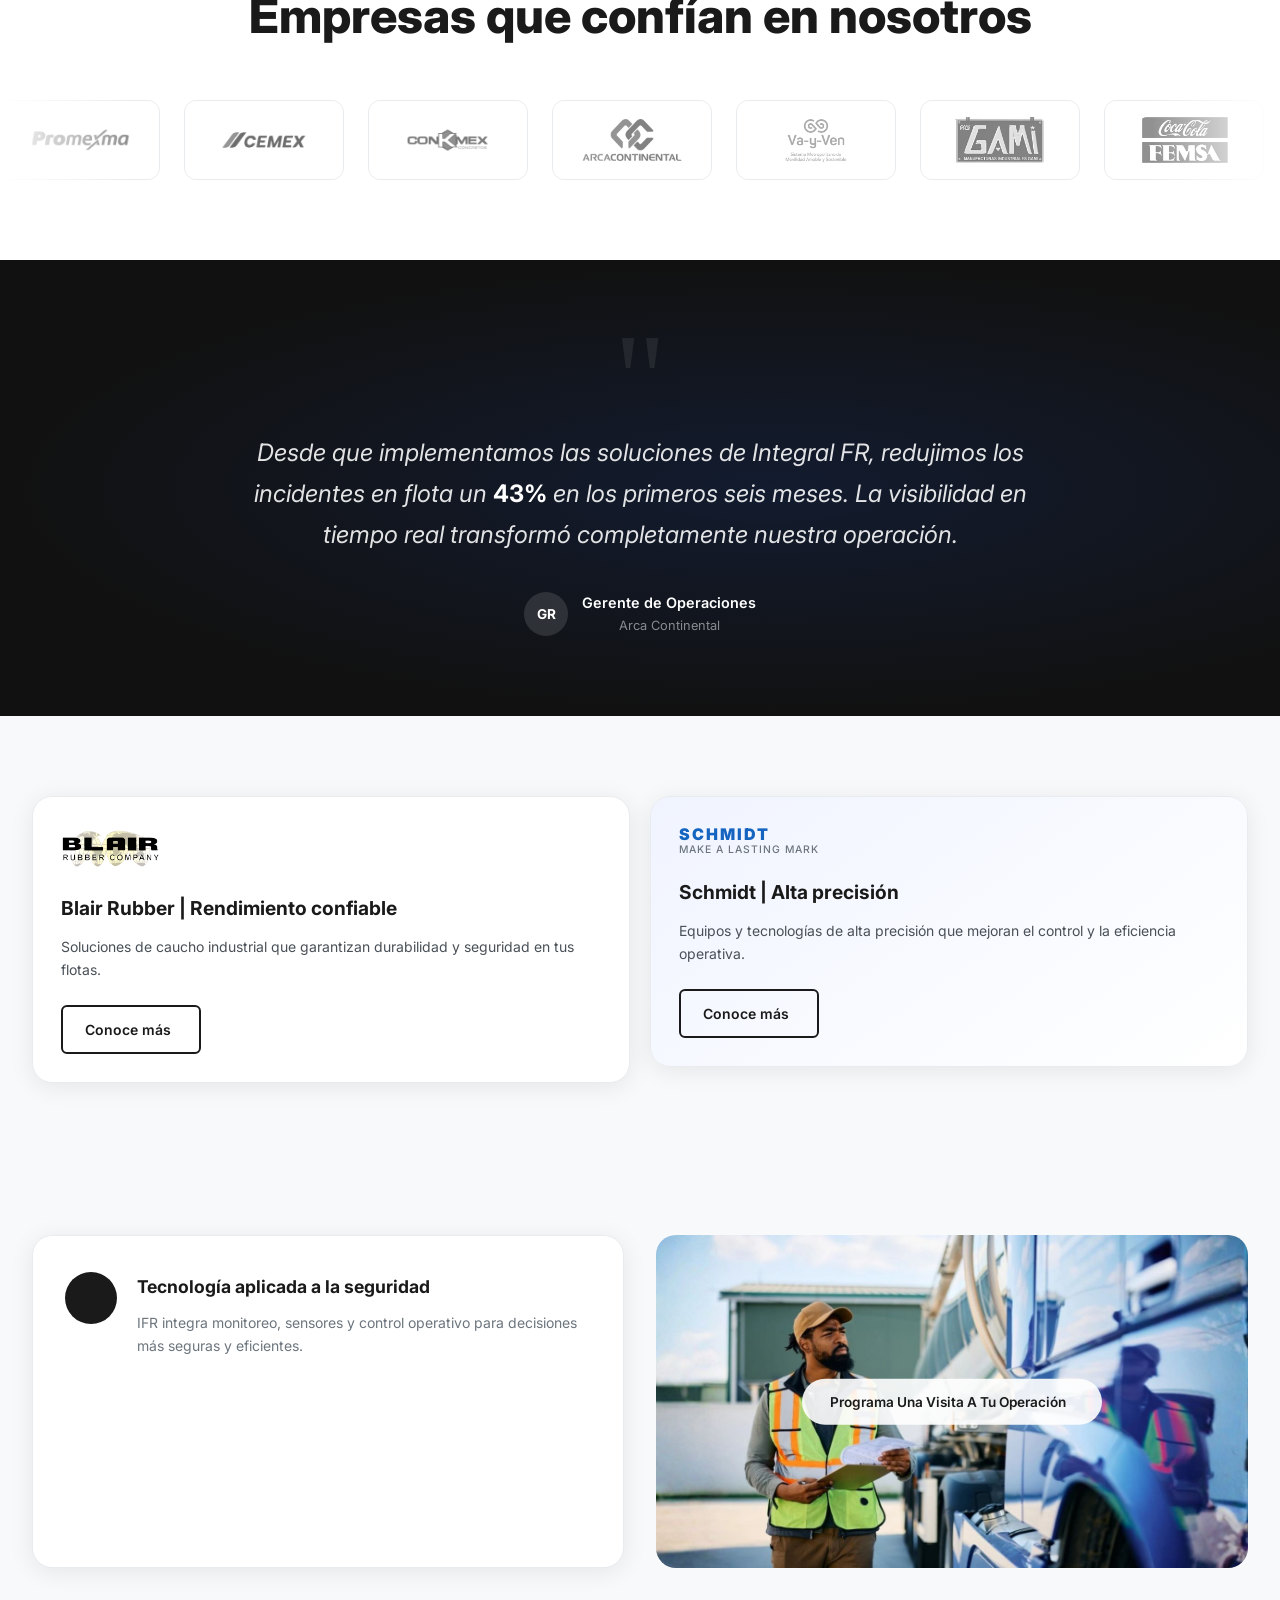
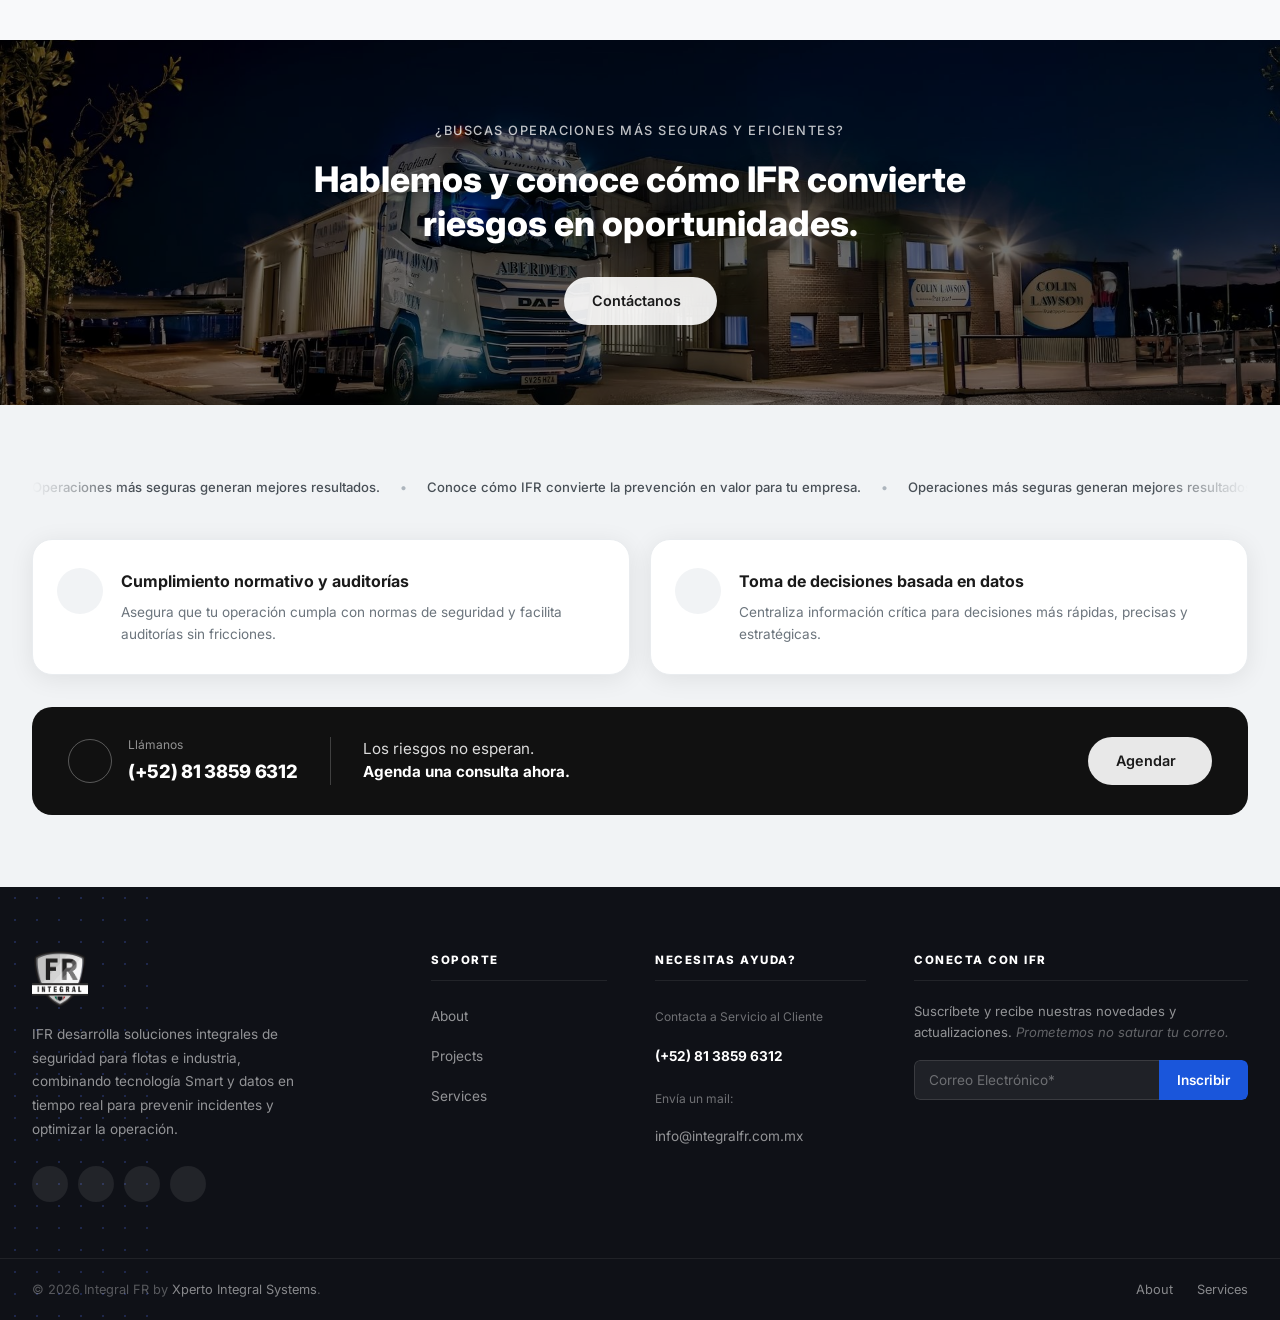
==== commit 59ca471c: "Compact spacing, Blair logo, smaller card padding - Section padding: 100px→72px (less vertical gap b" ====
--- a/index.html
+++ b/index.html
@@ -395,8 +395,7 @@
 
         <!-- Blair Rubber -->
         <div class="partner-card reveal" id="blair-rubber">
-          <!-- Reemplaza con logo real: <img src="img/blair-rubber-logo.png" alt="Blair Rubber Company" class="partner-card__logo" /> -->
-          <div class="partner-card__logo-placeholder">BLAIR<br><span>RUBBER COMPANY</span></div>
+          <img src="./IFR/blair-logo.png" alt="Blair Rubber Company" class="partner-card__logo" />
           <h3 class="partner-card__title">Blair Rubber | Rendimiento confiable</h3>
           <p class="partner-card__desc">Soluciones de caucho industrial que garantizan durabilidad y seguridad en tus flotas.</p>
           <a href="#" class="btn btn--outline btn--sm">Conoce más <i class="ri-arrow-right-up-line"></i></a>
--- a/css/styles.css
+++ b/css/styles.css
@@ -59,7 +59,7 @@
 }
 
 /* ─── Sección base ─── */
-.section { padding-block: 100px; }
+.section { padding-block: 72px; }
 .text-center { text-align: center; }
 
 /* ═══════════════════════════════════════════════
@@ -483,7 +483,7 @@
   background: var(--color-white);
   border: 1px solid var(--color-gray-200);
   border-radius: var(--radius-lg);
-  padding: 32px 28px;
+  padding: 26px 24px;
   box-shadow: var(--shadow-card);
   transition: transform var(--transition), box-shadow var(--transition);
 }
@@ -572,15 +572,16 @@
 
 .partners-grid {
   display: grid;
-  grid-template-columns: repeat(auto-fit, minmax(300px, 1fr));
-  gap: 24px;
+  grid-template-columns: repeat(auto-fit, minmax(280px, 1fr));
+  gap: 20px;
+  align-items: start;
 }
 
 .partner-card {
   background: var(--color-white);
   border: 1px solid var(--color-gray-200);
   border-radius: var(--radius-lg);
-  padding: 40px 36px;
+  padding: 28px 28px;
   box-shadow: var(--shadow-card);
   transition: transform var(--transition), box-shadow var(--transition);
 }
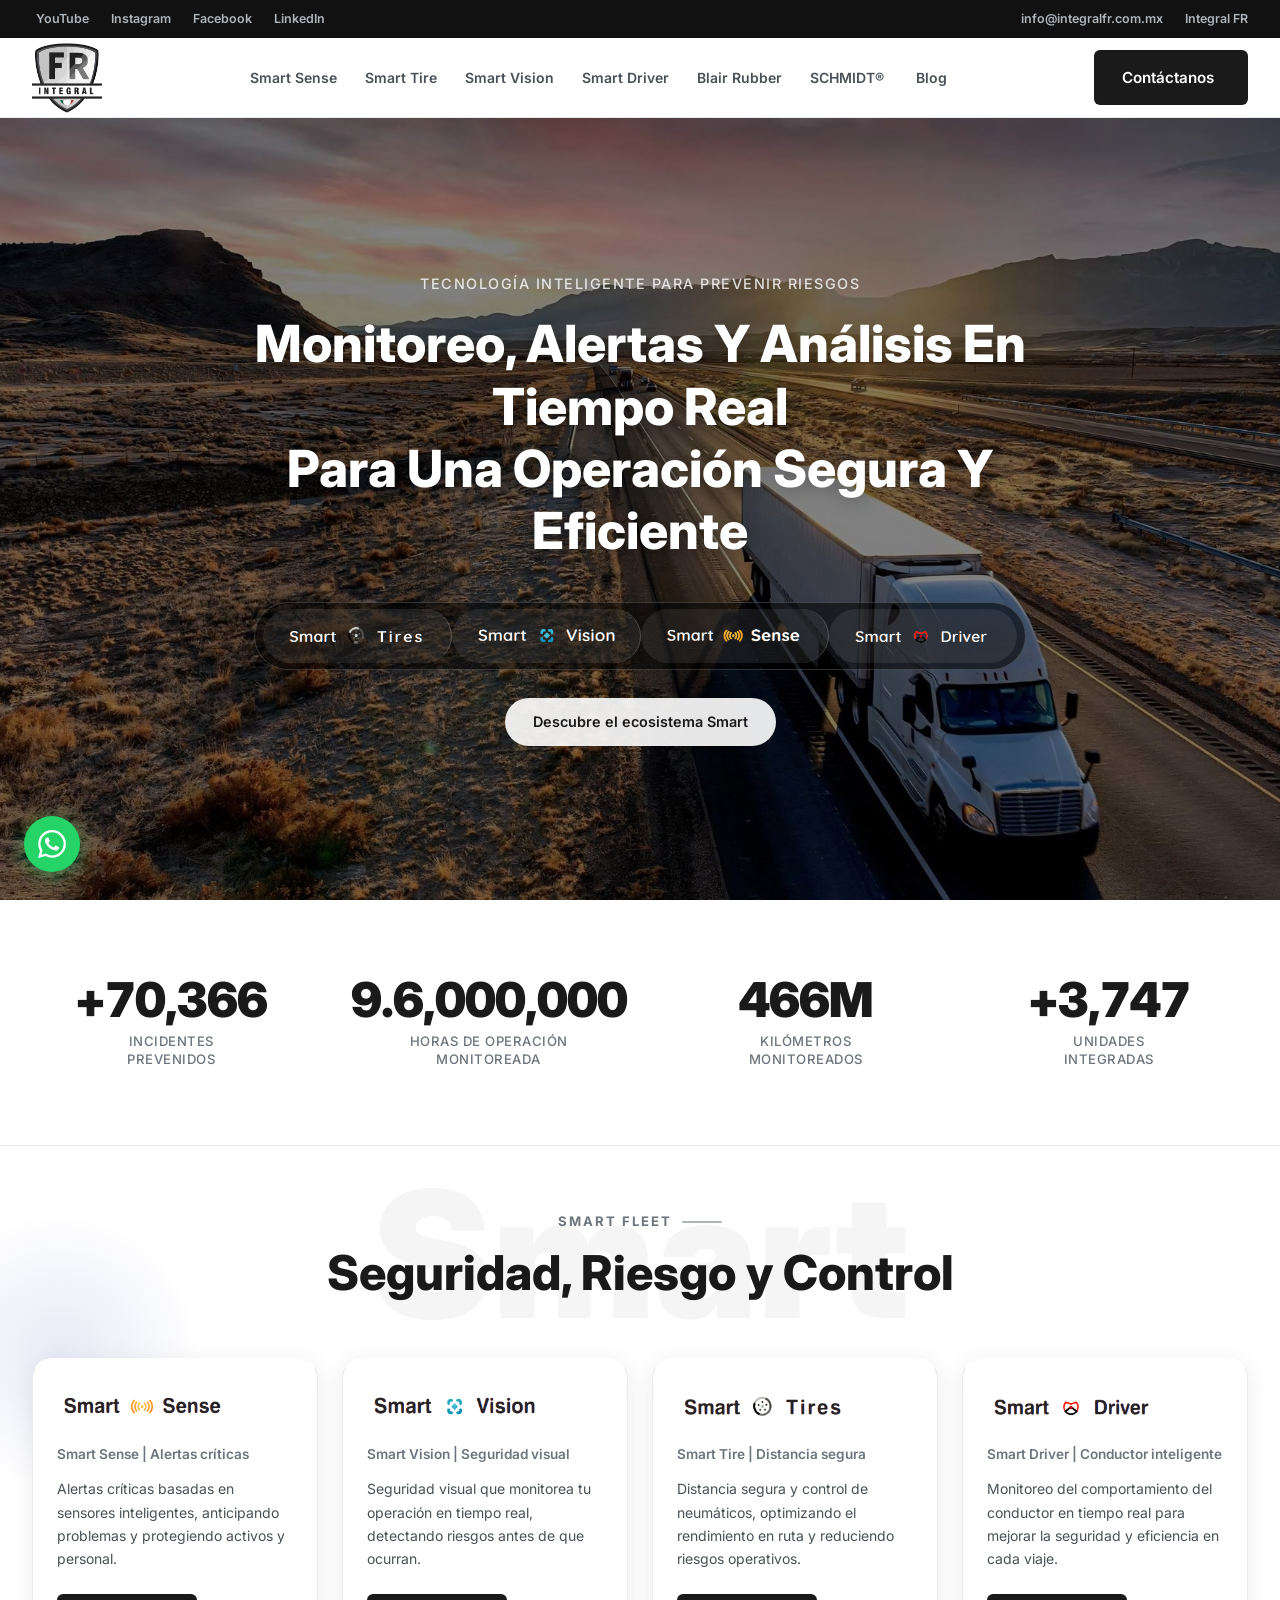
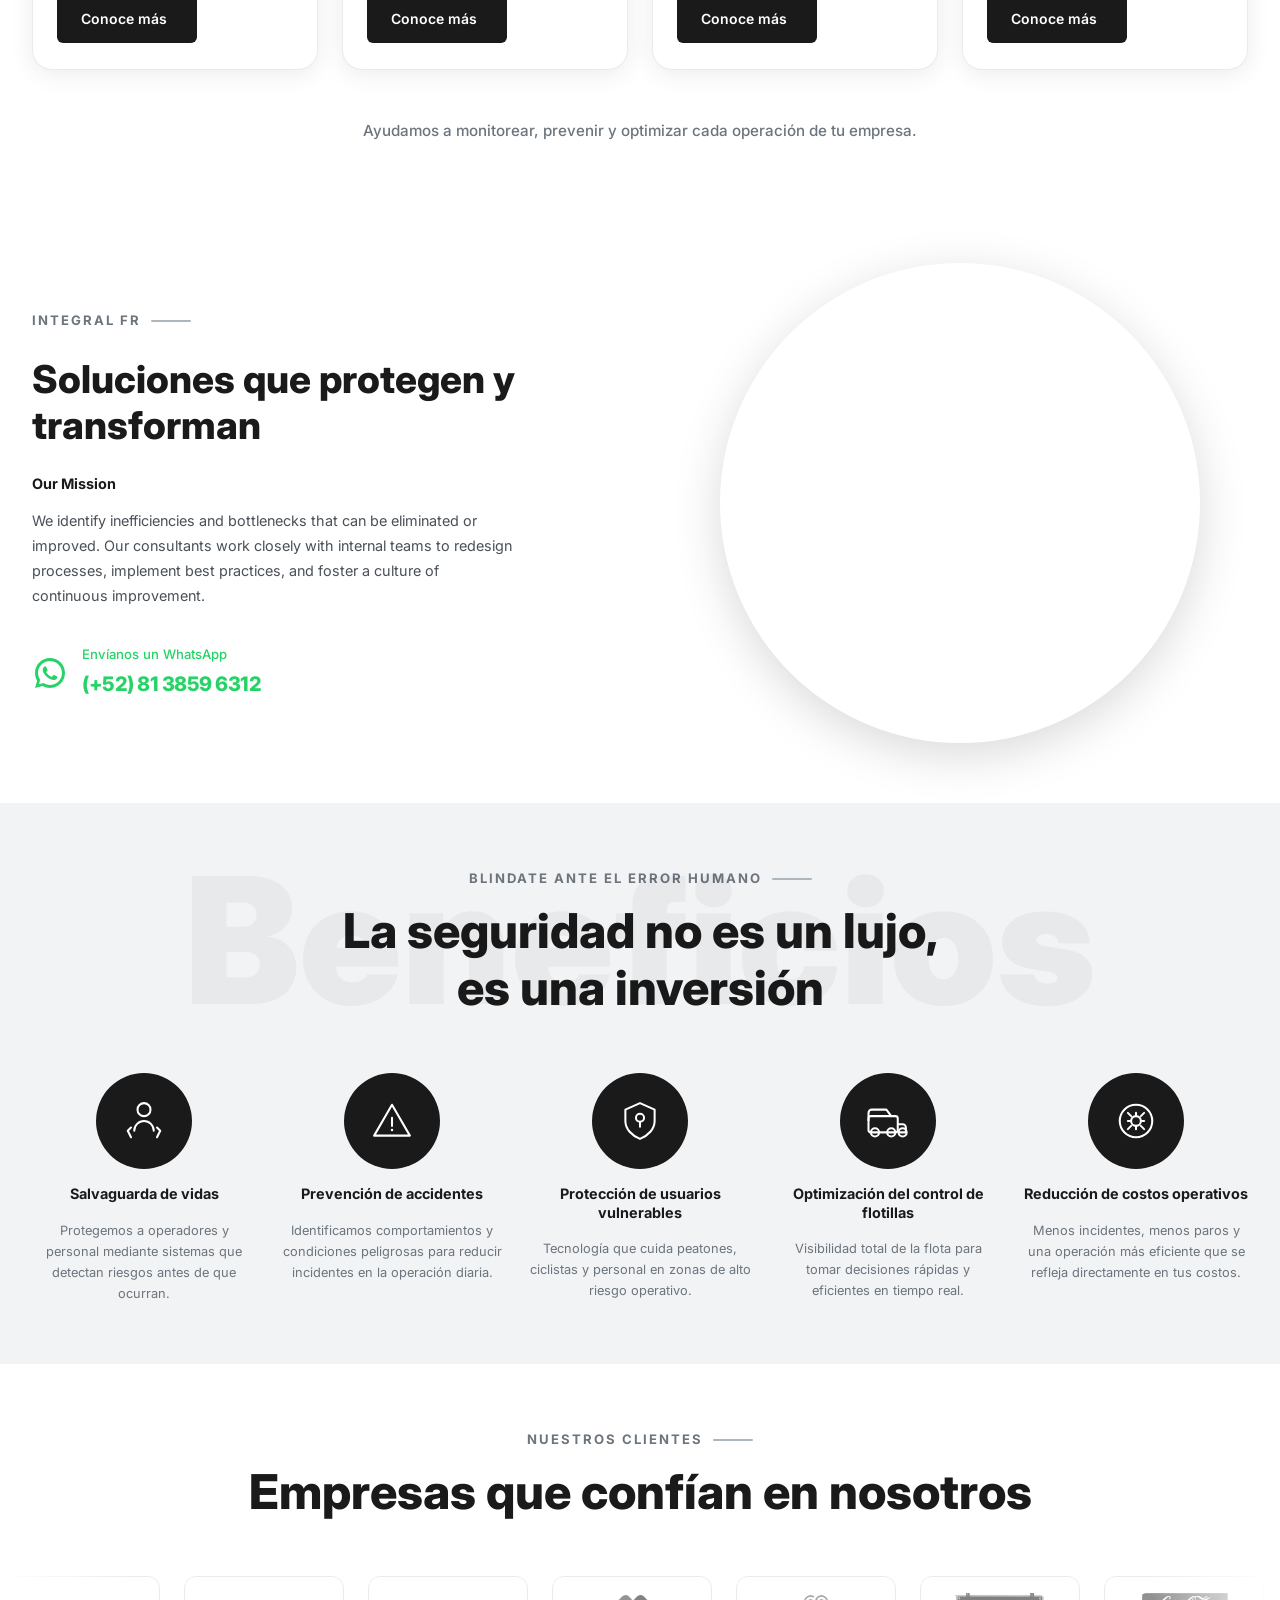
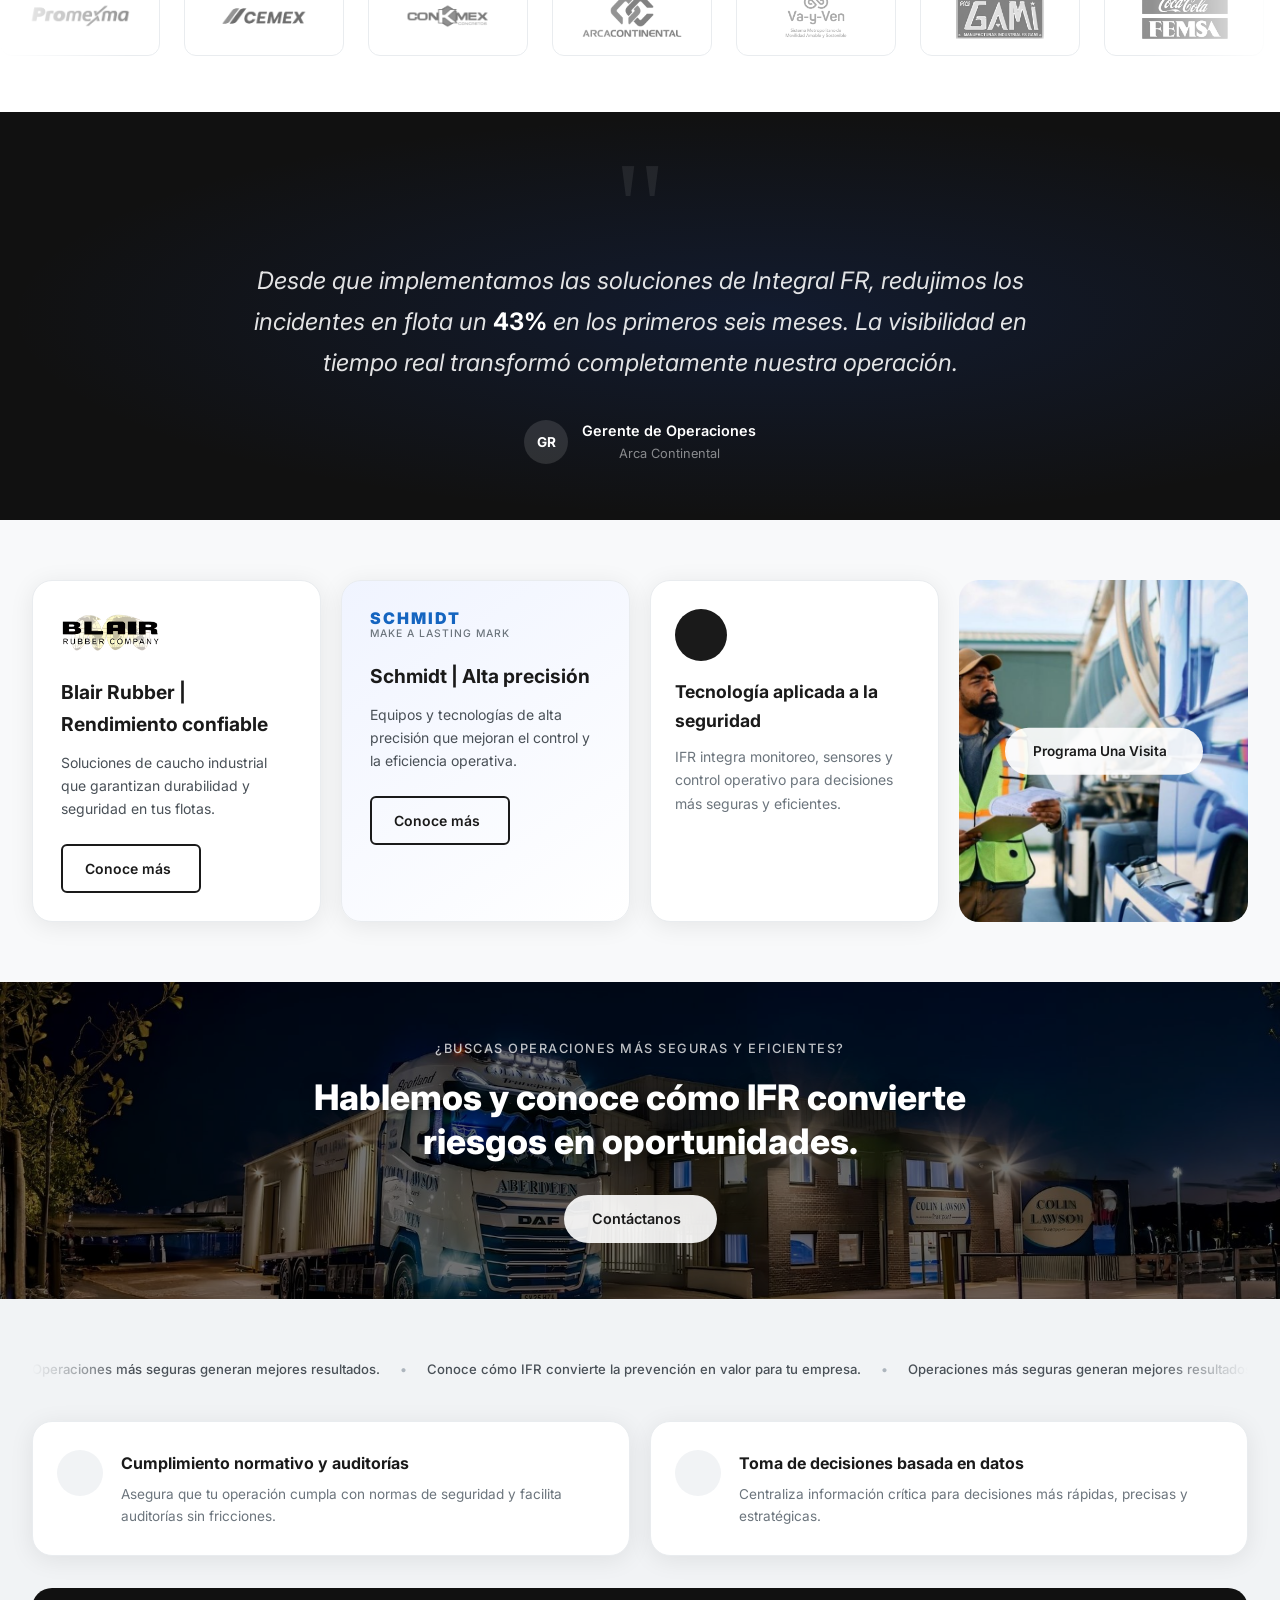
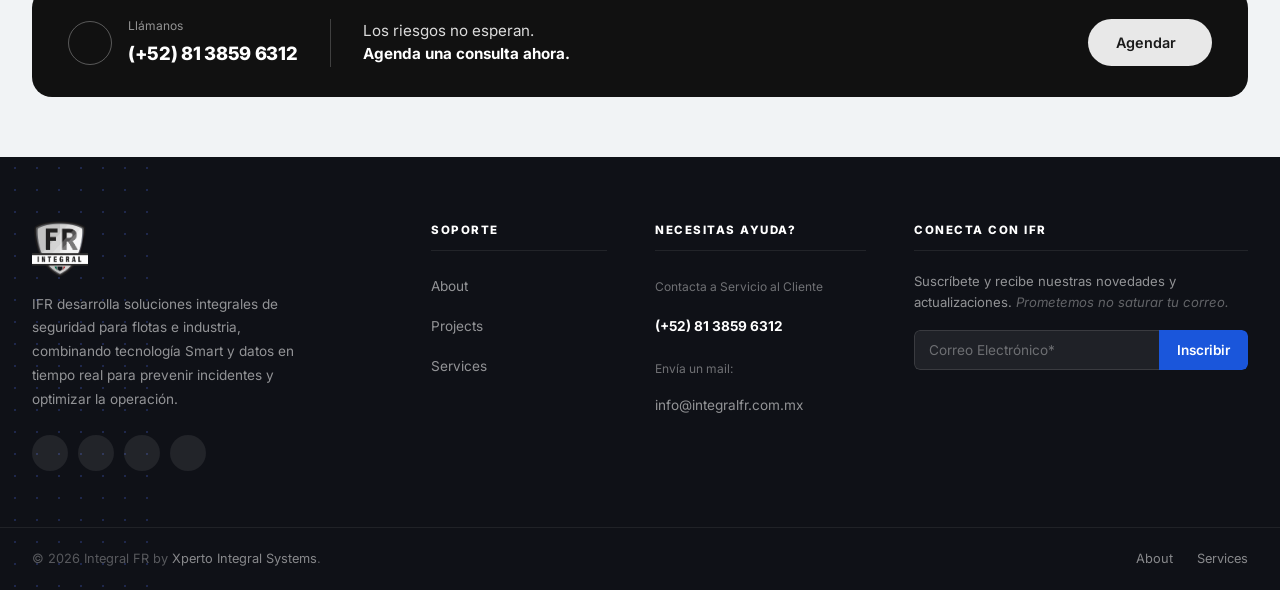
==== commit f66f9959: "Merge partners + tech-visita into single 4-column grid One section, one padding, zero double-gap. Bl" ====
--- a/index.html
+++ b/index.html
@@ -387,11 +387,11 @@
   </section>
 
   <!-- ═══════════════════════════════════════════
-       SECCIÓN PARTNERS – Blair Rubber + Schmidt
-  ════════════════════════════════════════════ -->
-  <section class="partners section" id="partners">
+       PARTNERS + TECH-VISITA — grid 4 columnas
+  ════════════════════════════════════════════ -->
+  <section class="partners-row section" id="partners">
     <div class="container">
-      <div class="partners-grid">
+      <div class="partners-row__grid">
 
         <!-- Blair Rubber -->
         <div class="partner-card reveal" id="blair-rubber">
@@ -403,42 +403,30 @@
 
         <!-- Schmidt -->
         <div class="partner-card partner-card--accent reveal" id="schmidt">
-          <!-- Reemplaza con logo real: <img src="img/schmidt-logo.png" alt="Schmidt" class="partner-card__logo" /> -->
           <div class="partner-card__logo-placeholder partner-card__logo-placeholder--blue">SCHMIDT<br><span>MAKE A LASTING MARK</span></div>
           <h3 class="partner-card__title">Schmidt | Alta precisión</h3>
           <p class="partner-card__desc">Equipos y tecnologías de alta precisión que mejoran el control y la eficiencia operativa.</p>
           <a href="#" class="btn btn--outline btn--sm">Conoce más <i class="ri-arrow-right-up-line"></i></a>
         </div>
 
-      </div>
-    </div>
-  </section>
-
-  <!-- ═══════════════════════════════════════════
-       BLOQUE TECNOLOGÍA + VISITA
-  ════════════════════════════════════════════ -->
-  <section class="tech-visita section" id="tech-visita">
-    <div class="container tech-visita__inner">
-
-      <!-- Tarjeta izquierda -->
-      <div class="tech-card reveal">
-        <div class="tech-card__icon">
-          <i class="ri-shield-line"></i>
-        </div>
-        <div>
-          <h3 class="tech-card__title">Tecnología aplicada a la seguridad</h3>
-          <p class="tech-card__desc">IFR integra monitoreo, sensores y control operativo para decisiones más seguras y eficientes.</p>
-        </div>
-      </div>
-
-      <!-- Imagen derecha con botón CTA -->
-      <div class="visita-card reveal">
-        <img src="./IFR/cta-bg.jpg" alt="Programa una visita a tu operación" class="visita-card__img" />
-        <a href="contacto.html" class="btn btn--hero-cta visita-card__btn">
-          Programa Una Visita A Tu Operación <i class="ri-arrow-right-up-line"></i>
-        </a>
-      </div>
-
+        <!-- Tecnología -->
+        <div class="tech-card reveal" id="tech-visita">
+          <div class="tech-card__icon"><i class="ri-shield-line"></i></div>
+          <div>
+            <h3 class="tech-card__title">Tecnología aplicada a la seguridad</h3>
+            <p class="tech-card__desc">IFR integra monitoreo, sensores y control operativo para decisiones más seguras y eficientes.</p>
+          </div>
+        </div>
+
+        <!-- Visita -->
+        <div class="visita-card reveal">
+          <img src="./IFR/cta-bg.jpg" alt="Programa una visita" class="visita-card__img" />
+          <a href="contacto.html" class="btn btn--hero-cta visita-card__btn">
+            Programa Una Visita <i class="ri-arrow-right-up-line"></i>
+          </a>
+        </div>
+
+      </div>
     </div>
   </section>
 
--- a/css/styles.css
+++ b/css/styles.css
@@ -59,7 +59,7 @@
 }
 
 /* ─── Sección base ─── */
-.section { padding-block: 72px; }
+.section { padding-block: 60px; }
 .text-center { text-align: center; }
 
 /* ═══════════════════════════════════════════════
@@ -565,16 +565,22 @@
 /* ═══════════════════════════════════════════════
    PARTNERS SECTION
    ═══════════════════════════════════════════════ */
-.partners {
+.partners-row {
   background: var(--color-gray-50);
-  padding-block: 80px;
-}
-
-.partners-grid {
+}
+
+.partners-row__grid {
   display: grid;
-  grid-template-columns: repeat(auto-fit, minmax(280px, 1fr));
+  grid-template-columns: repeat(4, 1fr);
   gap: 20px;
-  align-items: start;
+  align-items: stretch;
+}
+
+@media (max-width: 1024px) {
+  .partners-row__grid { grid-template-columns: repeat(2, 1fr); }
+}
+@media (max-width: 540px) {
+  .partners-row__grid { grid-template-columns: 1fr; }
 }
 
 .partner-card {
@@ -629,7 +635,7 @@
    ═══════════════════════════════════════════════ */
 .clientes {
   background: var(--color-white);
-  padding-bottom: 80px;
+  padding-bottom: 56px;
 }
 
 .clientes-track-wrap {
@@ -713,24 +719,16 @@
 /* ═══════════════════════════════════════════════
    BLOQUE TECNOLOGÍA + VISITA
    ═══════════════════════════════════════════════ */
-.tech-visita { background: var(--color-gray-50); }
-
-.tech-visita__inner {
-  display: grid;
-  grid-template-columns: 1fr 1fr;
-  gap: 32px;
-  align-items: stretch;
-}
 
 /* Tarjeta tecnología */
 .tech-card {
   background: var(--color-white);
   border: 1px solid var(--color-gray-200);
   border-radius: var(--radius-lg);
-  padding: 36px 32px;
-  display: flex;
-  align-items: flex-start;
-  gap: 20px;
+  padding: 28px 24px;
+  display: flex;
+  flex-direction: column;
+  gap: 16px;
   box-shadow: var(--shadow-card);
 }
 
@@ -790,9 +788,6 @@
   background: var(--color-white);
 }
 
-@media (max-width: 768px) {
-  .tech-visita__inner { grid-template-columns: 1fr; }
-}
 
 /* ═══════════════════════════════════════════════
    BENEFICIOS
@@ -974,7 +969,7 @@
   position: relative;
   background-size: cover;
   background-position: center;
-  padding-block: 80px;
+  padding-block: 56px;
   display: flex;
   align-items: center;
   justify-content: center;
@@ -1018,7 +1013,7 @@
    ═══════════════════════════════════════════════ */
 .stats {
   background: var(--color-white);
-  padding-block: 72px;
+  padding-block: 52px;
   border-bottom: 1px solid var(--color-gray-200);
 }
 
@@ -1995,7 +1990,7 @@
 .testimonial {
   background: var(--color-darker);
   color: var(--color-white);
-  padding-block: 80px;
+  padding-block: 56px;
   position: relative;
   overflow: hidden;
 }
